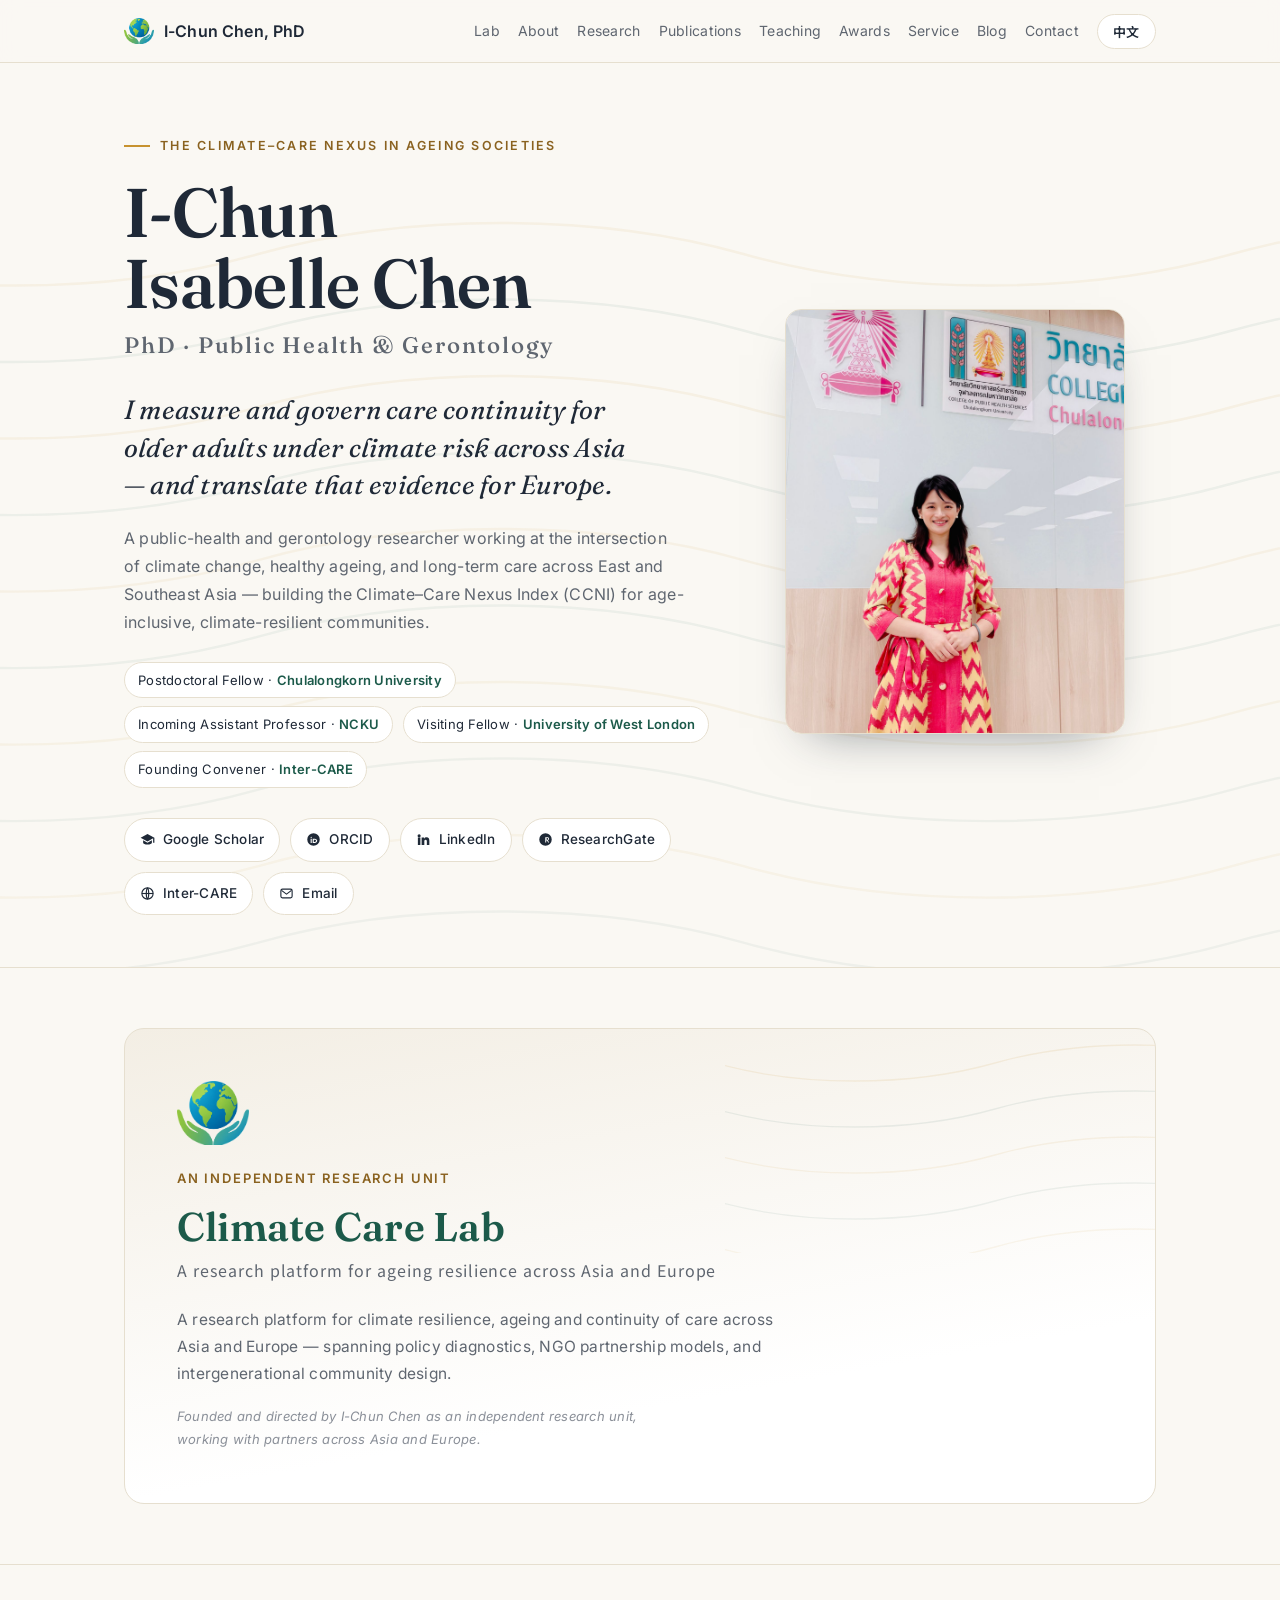
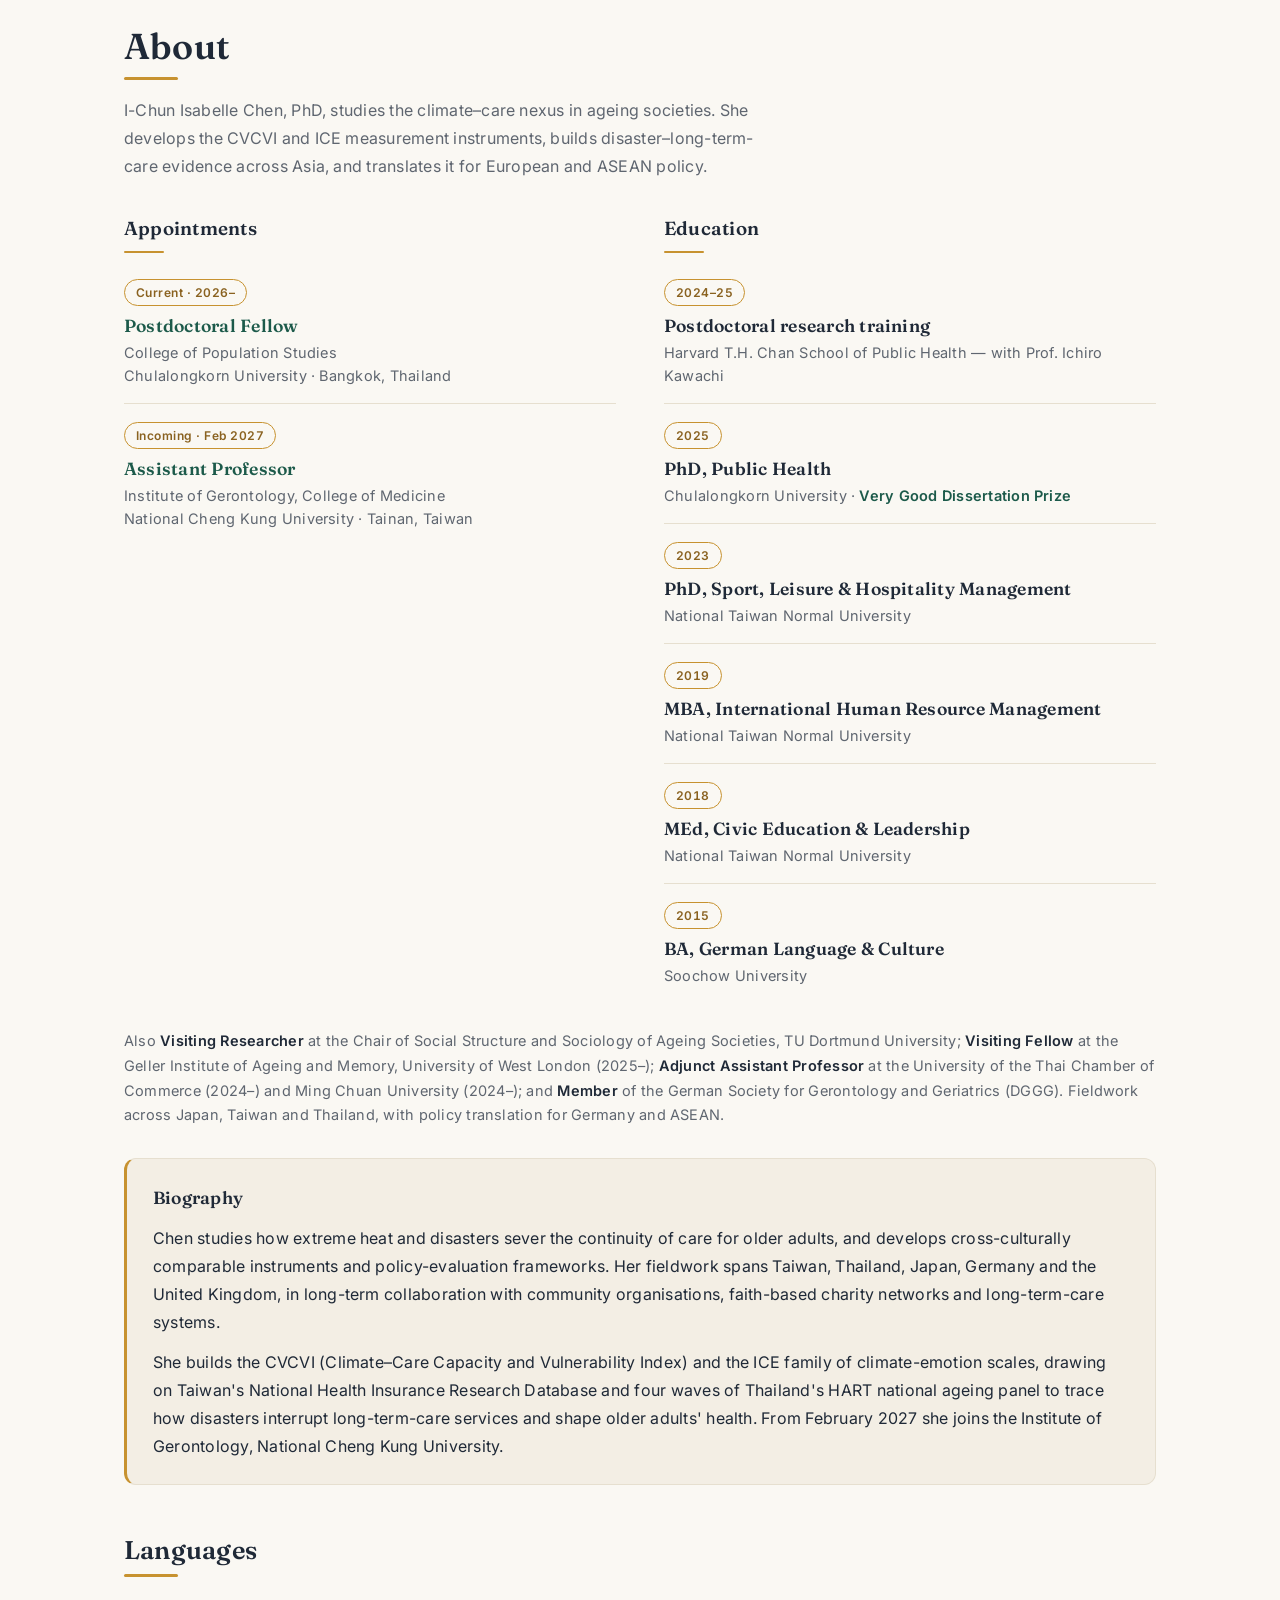
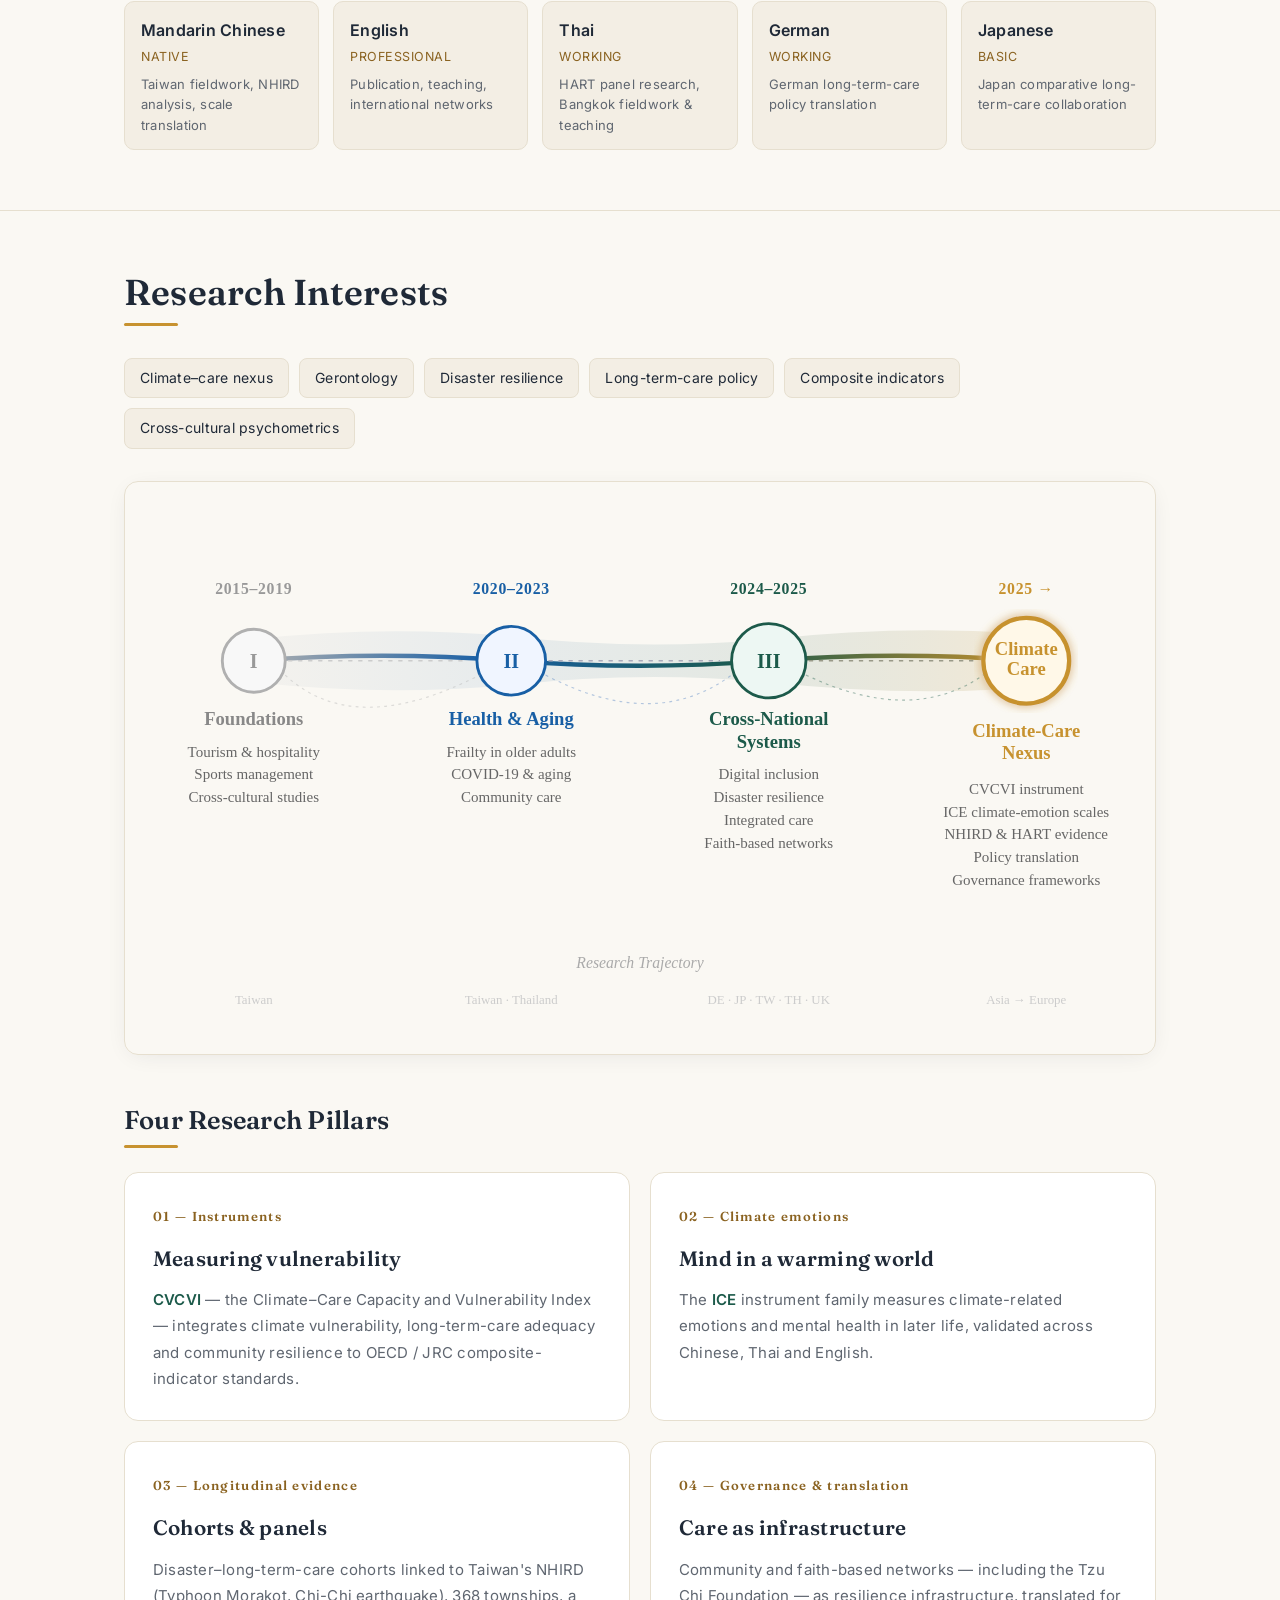
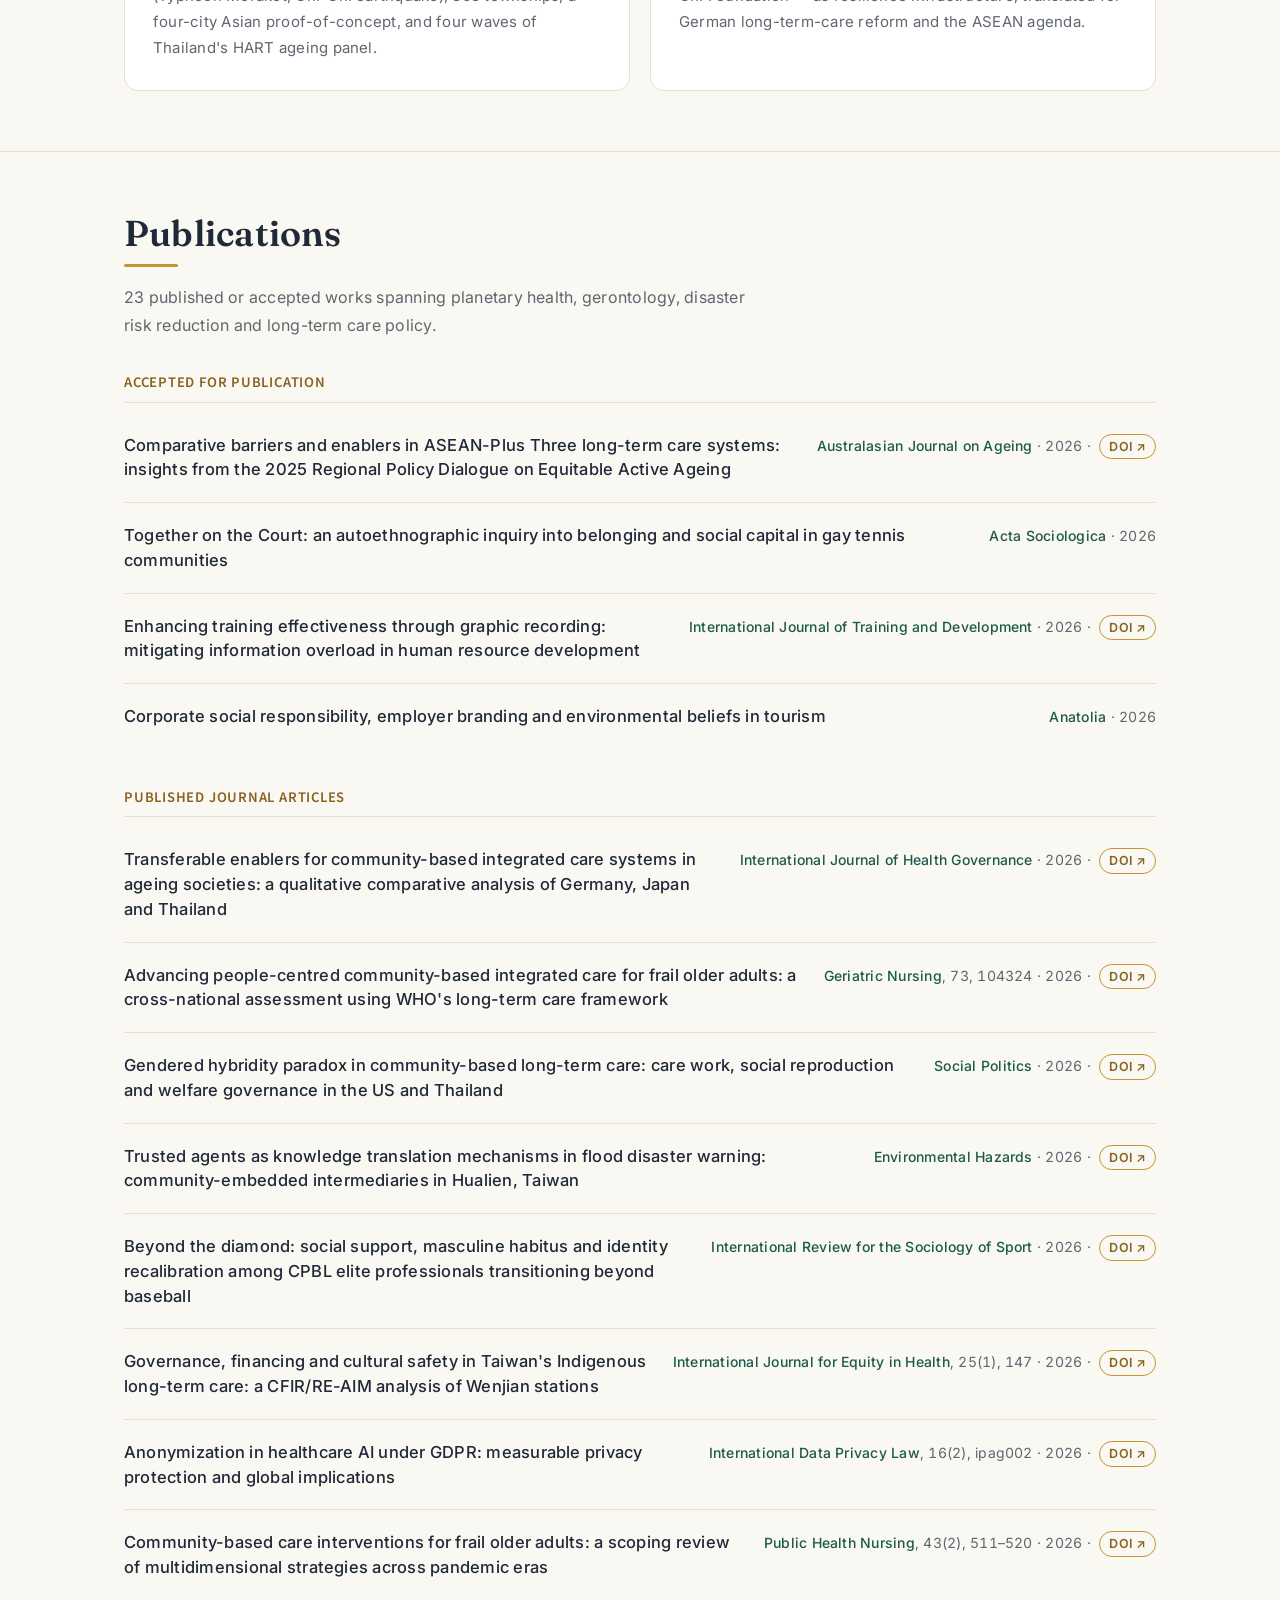
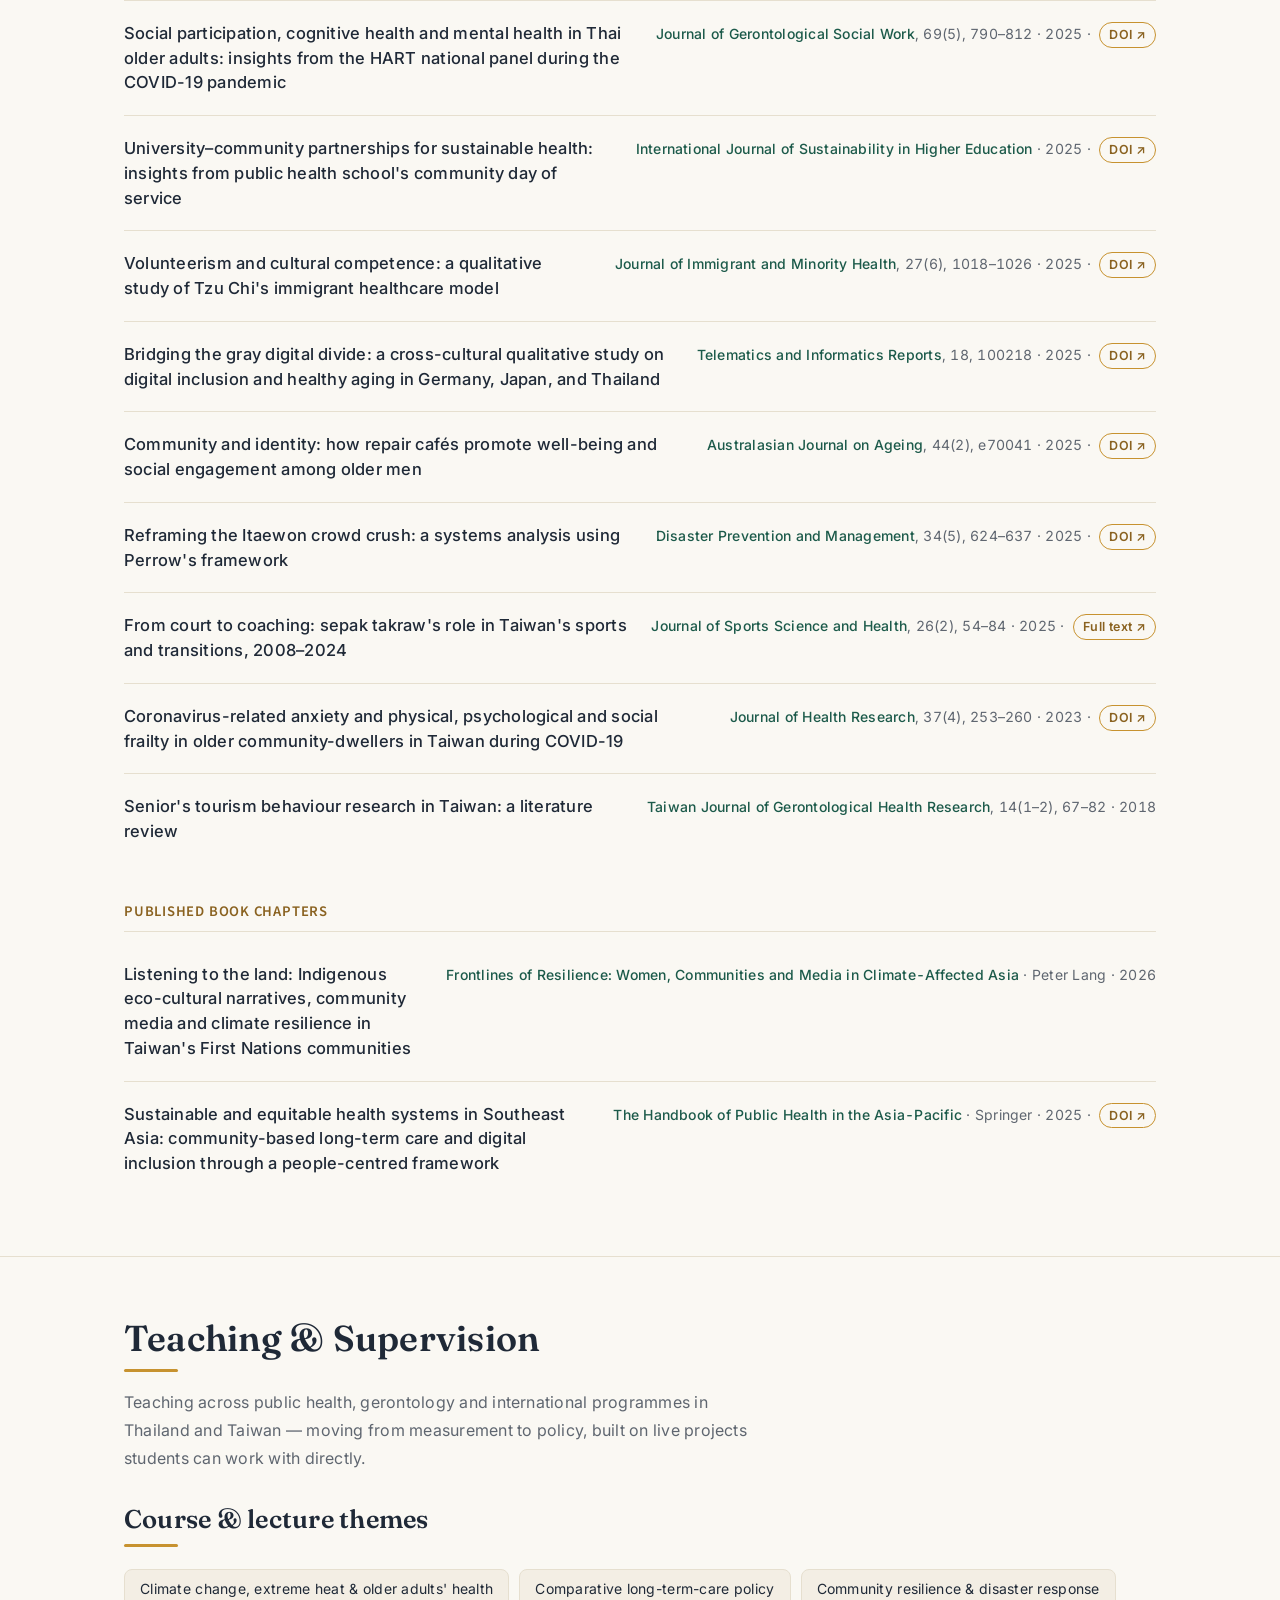
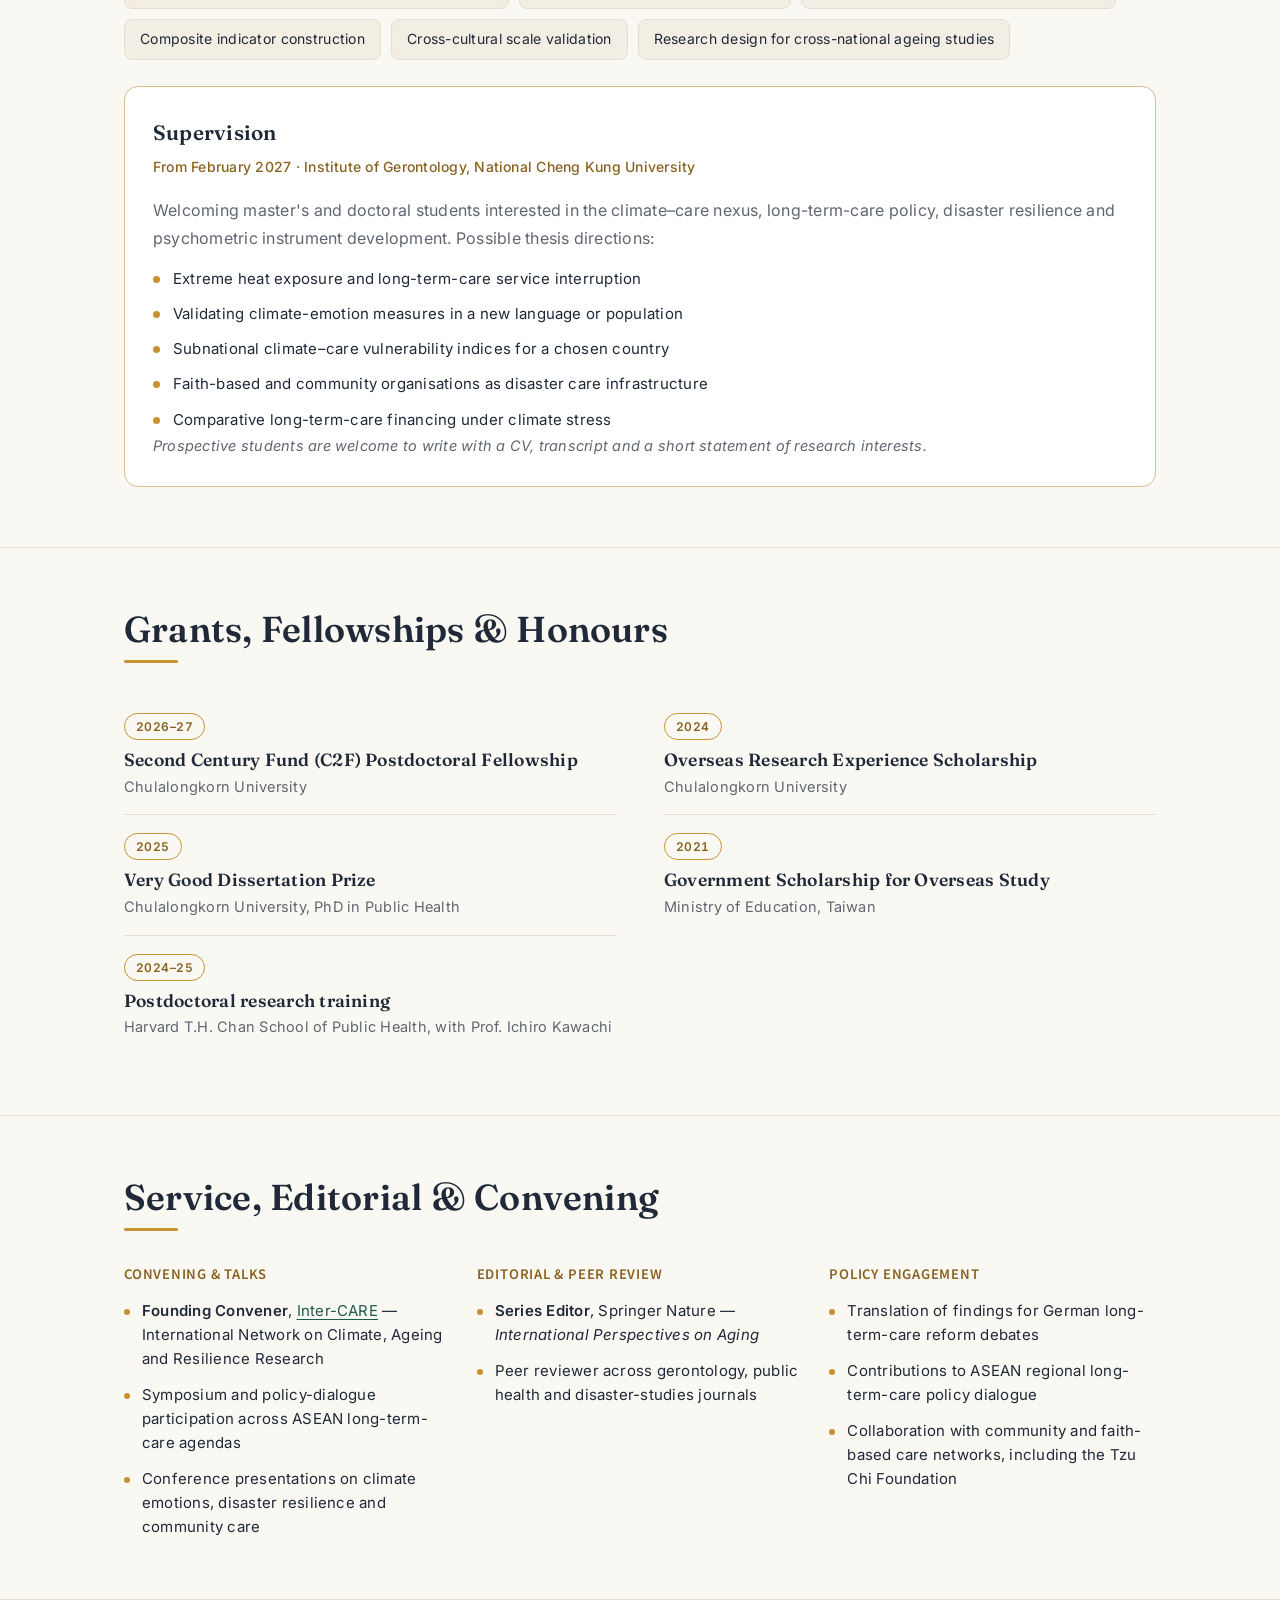
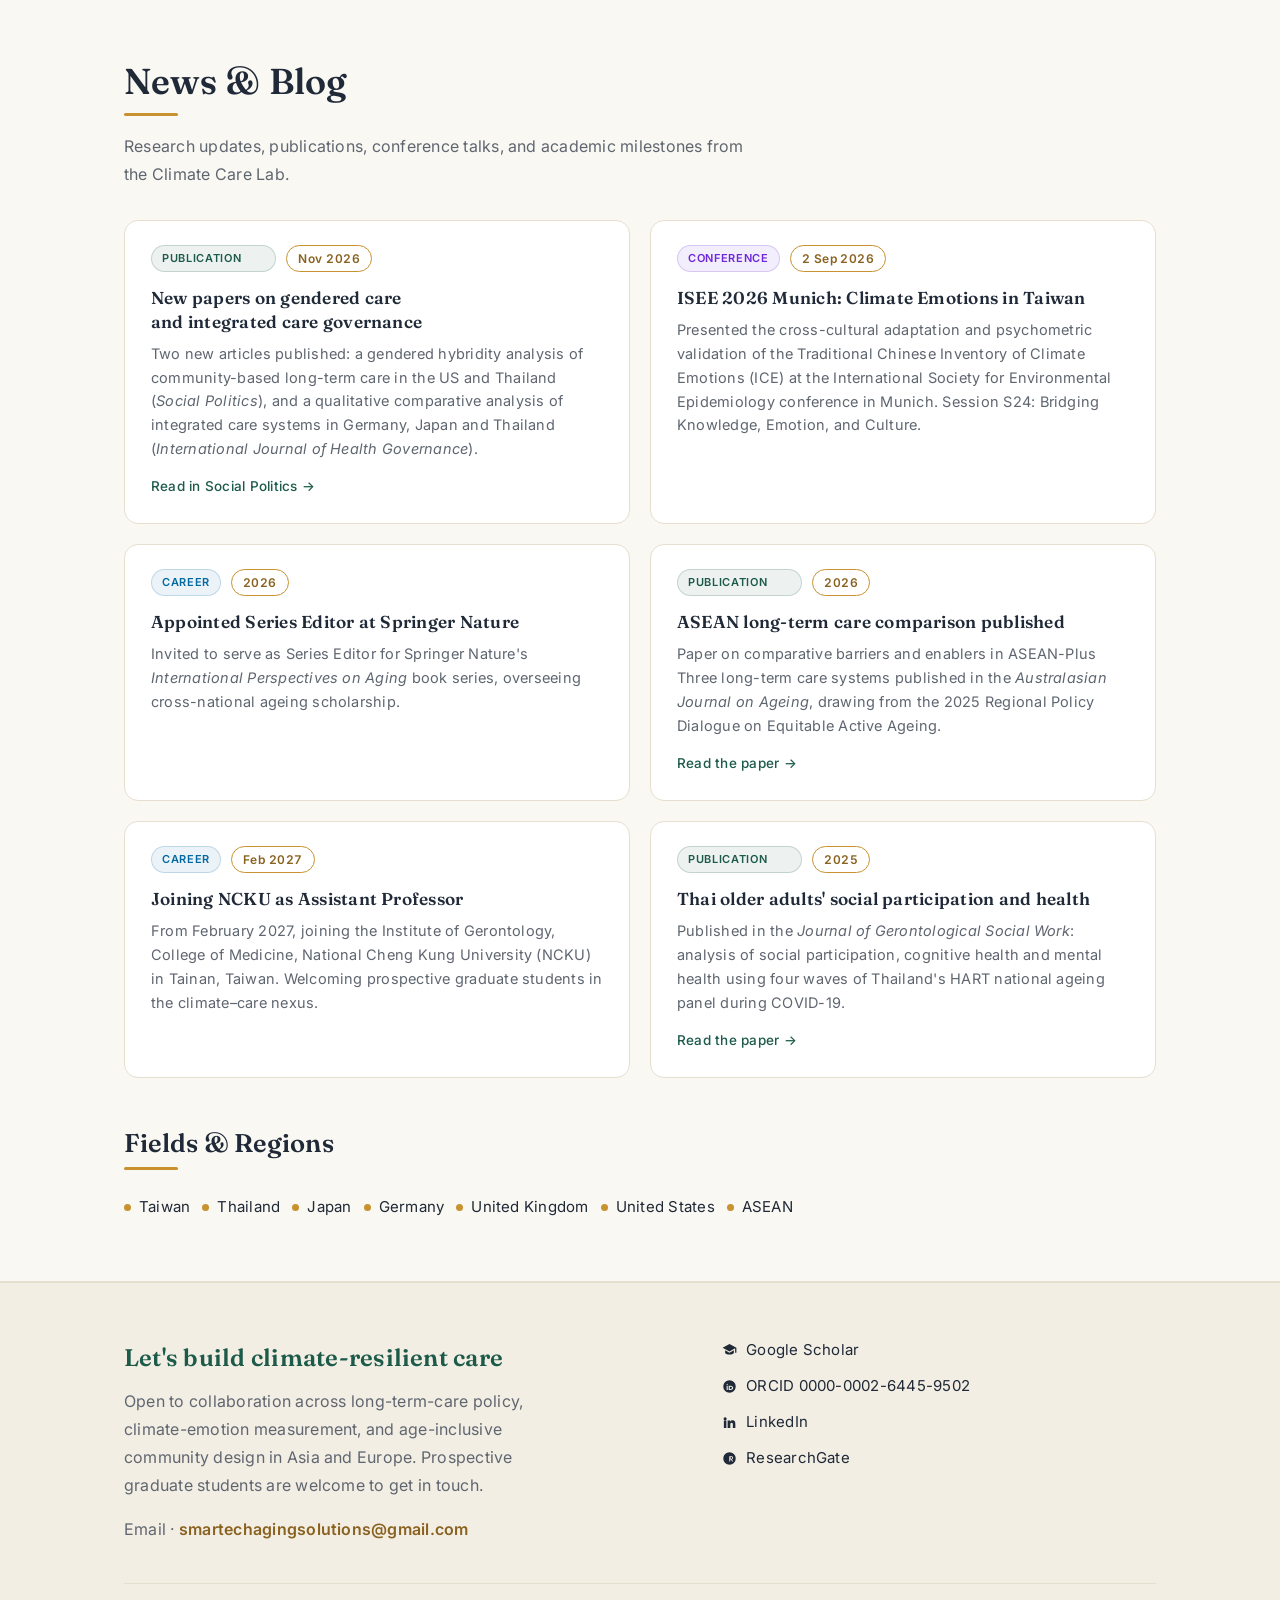
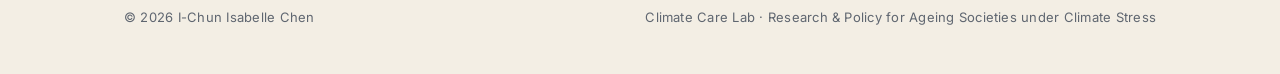
==== index.html @ 4962dd64 "Add DOI links, research trajectory diagram, update tagline - Add DOI links to 9 publications (Enviro" ====
<!doctype html>
<html lang="en" data-lang="en">
<head>
<meta charset="utf-8">
<meta name="viewport" content="width=device-width, initial-scale=1, viewport-fit=cover">
<title>I-Chun Chen, PhD — Climate–Care Nexus | Gerontology & Long-Term Care Policy</title>
<meta name="description" content="I-Chun Chen (陳怡君), PhD — researcher on the climate–care nexus in ageing societies. Measuring climate vulnerability in long-term care across Asia and Europe. Founding Convener, Inter-CARE. Director, Climate Care Lab.">
<meta name="keywords" content="I-Chun Chen, 陳怡君, climate change ageing, long-term care policy, gerontology, climate resilience, older adults, disaster care, CCNI, CVCVI, ICE, climate emotions, Chulalongkorn University, NCKU, Inter-CARE, Climate Care Lab, 氣候變遷 高齡, 長期照護政策, 老年學, 氣候韌性, 氣候照護實驗室">
<link rel="canonical" href="https://ichunchen.org/">
<meta property="og:type" content="profile">
<meta property="og:title" content="I-Chun Chen, PhD — Climate–Care Nexus in Ageing Societies">
<meta property="og:description" content="Researcher measuring care continuity for older adults under climate risk across Asia. Founding Convener of Inter-CARE. Director, Climate Care Lab.">
<meta property="og:url" content="https://ichunchen.org/">
<meta property="og:image" content="https://ichunchen.org/portrait.jpg">
<meta property="og:site_name" content="I-Chun Chen, PhD">
<meta property="og:locale" content="en_US">
<meta property="og:locale:alternate" content="zh_TW">
<meta name="twitter:card" content="summary_large_image">
<meta name="twitter:title" content="I-Chun Chen, PhD — Climate–Care Nexus in Ageing Societies">
<meta name="twitter:description" content="Researcher on climate-resilient, age-inclusive care across Asia and Europe. Director, Climate Care Lab.">
<meta name="twitter:image" content="https://ichunchen.org/portrait.jpg">
<meta name="author" content="I-Chun Chen">
<link rel="author" href="https://orcid.org/0000-0002-6445-9502">
<meta name="DC.creator" content="I-Chun Chen">
<meta name="DC.creator" content="陳怡君">
<meta name="DC.subject" content="climate change; ageing; long-term care policy; gerontology; disaster resilience; climate emotions">
<meta name="DC.type" content="Text">
<meta name="DC.format" content="text/html">
<meta name="DC.language" content="en">
<meta name="DC.language" content="zh-Hant">
<meta name="DC.identifier" content="https://ichunchen.org/">
<meta name="citation_author" content="Chen, I-Chun">
<meta name="citation_author_institution" content="Chulalongkorn University">
<meta name="citation_author_orcid" content="0000-0002-6445-9502">
<meta name="robots" content="index, follow">
<link rel="icon" type="image/svg+xml" href="favicon.svg">
<link rel="icon" type="image/png" sizes="32x32" href="favicon-32.png">
<link rel="apple-touch-icon" sizes="180x180" href="apple-touch-icon.png">
<link rel="alternate" hreflang="en" href="https://ichunchen.org/">
<link rel="alternate" hreflang="zh-Hant" href="https://ichunchen.org/">
<link rel="alternate" hreflang="x-default" href="https://ichunchen.org/">
<script type="application/ld+json">
{"@context":"https://schema.org","@graph":[
  {
    "@type": "Person",
    "@id": "https://ichunchen.org/#person",
    "name": "I-Chun Chen",
    "alternateName": "陳怡君",
    "givenName": "I-Chun",
    "familyName": "Chen",
    "honorificSuffix": "PhD",
    "jobTitle": ["Postdoctoral Fellow", "Incoming Assistant Professor"],
    "affiliation": [
      {"@type": "Organization", "name": "Chulalongkorn University", "url": "https://www.chula.ac.th"},
      {"@type": "Organization", "name": "National Cheng Kung University"},
      {"@type": "Organization", "name": "Climate Care Lab"},
      {"@type": "Organization", "name": "Inter-CARE", "url": "https://sites.google.com/view/inter-care--network/home"}
    ],
    "url": "https://ichunchen.org",
    "image": "https://ichunchen.org/portrait.jpg",
    "sameAs": [
      "https://scholar.google.com.tw/citations?user=fRHrg7IAAAAJ",
      "https://orcid.org/0000-0002-6445-9502",
      "https://www.linkedin.com/in/drichunchen/",
      "https://www.researchgate.net/profile/I-Chun-Chen-8"
    ],
    "knowsAbout": ["climate change and ageing", "long-term care policy", "gerontology", "disaster resilience", "composite indicators", "climate emotions"],
    "alumniOf": [
      {"@type": "CollegeOrUniversity", "name": "Chulalongkorn University"},
      {"@type": "CollegeOrUniversity", "name": "Harvard T.H. Chan School of Public Health"},
      {"@type": "CollegeOrUniversity", "name": "National Taiwan Normal University"}
    ]
  },
  {
    "@type": "ProfilePage",
    "mainEntity": {"@id": "https://ichunchen.org/#person"},
    "name": "I-Chun Chen, PhD — Academic Profile",
    "url": "https://ichunchen.org/",
    "inLanguage": ["en", "zh-Hant"]
  },
  {"@type":"ScholarlyArticle","name":"Comparative barriers and enablers in ASEAN-Plus Three long-term care systems: insights from the 2025 Regional Policy Dialogue on Equitable Active Ageing","author":{"@id":"https://ichunchen.org/#person"},"isPartOf":{"@type":"Periodical","name":"Australasian Journal on Ageing"},"datePublished":"2026","sameAs":"https://doi.org/10.1111/ajag.70237"},
  {"@type":"ScholarlyArticle","name":"Enhancing training effectiveness through graphic recording: mitigating information overload in human resource development","author":{"@id":"https://ichunchen.org/#person"},"isPartOf":{"@type":"Periodical","name":"International Journal of Training and Development"},"datePublished":"2026","sameAs":"https://doi.org/10.1111/ijtd.70045"},
  {"@type":"ScholarlyArticle","name":"Transferable enablers for community-based integrated care systems in ageing societies: a qualitative comparative analysis of Germany, Japan and Thailand","author":{"@id":"https://ichunchen.org/#person"},"isPartOf":{"@type":"Periodical","name":"International Journal of Health Governance"},"datePublished":"2026","sameAs":"https://doi.org/10.1108/IJHG-11-2025-0198"},
  {"@type":"ScholarlyArticle","name":"Advancing people-centred community-based integrated care for frail older adults: a cross-national assessment using WHO's long-term care framework","author":{"@id":"https://ichunchen.org/#person"},"isPartOf":{"@type":"Periodical","name":"Geriatric Nursing"},"datePublished":"2026","pagination":"104324","volumeNumber":"73","sameAs":"https://doi.org/10.1016/j.gerinurse.2026.104324"},
  {"@type":"ScholarlyArticle","name":"Gendered hybridity paradox in community-based long-term care: care work, social reproduction and welfare governance in the US and Thailand","author":{"@id":"https://ichunchen.org/#person"},"isPartOf":{"@type":"Periodical","name":"Social Politics"},"datePublished":"2026","sameAs":"https://doi.org/10.1093/sp/jxag052"},
  {"@type":"ScholarlyArticle","name":"Beyond the diamond: social support, masculine habitus and identity recalibration among CPBL elite professionals transitioning beyond baseball","author":{"@id":"https://ichunchen.org/#person"},"isPartOf":{"@type":"Periodical","name":"International Review for the Sociology of Sport"},"datePublished":"2026","sameAs":"https://doi.org/10.1177/10126902261433250"},
  {"@type":"ScholarlyArticle","name":"Governance, financing and cultural safety in Taiwan's Indigenous long-term care: a CFIR/RE-AIM analysis of Wenjian stations","author":{"@id":"https://ichunchen.org/#person"},"isPartOf":{"@type":"Periodical","name":"International Journal for Equity in Health"},"datePublished":"2026","pagination":"147","volumeNumber":"25","issueNumber":"1","sameAs":"https://doi.org/10.1186/s12939-026-02861-8"},
  {"@type":"ScholarlyArticle","name":"Social participation, cognitive health and mental health in Thai older adults: insights from the HART national panel during the COVID-19 pandemic","author":{"@id":"https://ichunchen.org/#person"},"isPartOf":{"@type":"Periodical","name":"Journal of Gerontological Social Work"},"datePublished":"2025","pagination":"790-812","volumeNumber":"69","issueNumber":"5","sameAs":"https://doi.org/10.1080/01634372.2025.2545475"},
  {"@type":"ScholarlyArticle","name":"Volunteerism and cultural competence: a qualitative study of Tzu Chi's immigrant healthcare model","author":{"@id":"https://ichunchen.org/#person"},"isPartOf":{"@type":"Periodical","name":"Journal of Immigrant and Minority Health"},"datePublished":"2025","pagination":"1018-1026","volumeNumber":"27","issueNumber":"6","sameAs":"https://doi.org/10.1007/s10903-025-01741-7"},
  {"@type":"ScholarlyArticle","name":"Community and identity: how repair cafés promote well-being and social engagement among older men","author":{"@id":"https://ichunchen.org/#person"},"isPartOf":{"@type":"Periodical","name":"Australasian Journal on Ageing"},"datePublished":"2025","pagination":"e70041","volumeNumber":"44","issueNumber":"2","sameAs":"https://doi.org/10.1111/ajag.70041"}
]}
</script>
<link rel="preconnect" href="https://fonts.googleapis.com">
<link rel="preconnect" href="https://fonts.gstatic.com" crossorigin>
<link rel="stylesheet" href="https://fonts.googleapis.com/css2?family=Fraunces:ital,opsz,wght@0,9..144,400;0,9..144,500;0,9..144,600;1,9..144,500&family=Inter:wght@400;500;600;700&family=Noto+Sans+TC:wght@400;500;700&family=Noto+Serif+TC:wght@500;600;700&display=swap">
<link rel="stylesheet" href="styles.css?v=20261126">
</head>
<body>

<header class="bar">
  <div class="wrap">
    <div class="brand"><img class="monogram" src="lab-logo.png" alt="Climate Care Lab" width="30" height="30"><span data-i18n="brand">I-Chun Chen, PhD</span></div>
    <div class="bar-right">
      <nav class="links">
        <a href="#lab" data-i18n="nav.lab">Lab</a>
        <a href="#about" data-i18n="nav.about">About</a>
        <a href="#research" data-i18n="nav.research">Research</a>
        <a href="#publications" data-i18n="nav.publications">Publications</a>
        <a href="#teaching" data-i18n="nav.teaching">Teaching</a>
        <a href="#awards" data-i18n="nav.awards">Awards</a>
        <a href="#service" data-i18n="nav.service">Service</a>
        <a href="#blog" data-i18n="nav.blog">Blog</a>
        <a href="#contact" data-i18n="nav.contact">Contact</a>
      </nav>
      <button class="lang-btn" id="langToggle" type="button" aria-label="切換為中文">中文</button>
    </div>
  </div>
</header>

<div class="hero">
  <svg class="iso" viewBox="0 0 1440 520" preserveAspectRatio="xMidYMid slice" aria-hidden="true">
    <defs><path id="wave" d="M-60 90 C 25 66, 135 66, 220 90 S 415 114, 500 90 S 695 66, 780 90 S 975 114, 1060 90 S 1255 66, 1340 90 S 1535 114, 1620 90"/></defs>
    <g fill="none" stroke-width="1.4">
      <use href="#wave" stroke="var(--gold)" opacity=".16" transform="translate(0 20)"/>
      <use href="#wave" stroke="var(--pine)" opacity=".13" transform="translate(0 64)"/>
      <use href="#wave" stroke="var(--gold)" opacity=".16" transform="translate(0 108)"/>
      <use href="#wave" stroke="var(--pine)" opacity=".12" transform="translate(0 152)"/>
      <use href="#wave" stroke="var(--gold)" opacity=".15" transform="translate(0 196)"/>
      <use href="#wave" stroke="var(--pine)" opacity=".12" transform="translate(0 240)"/>
      <use href="#wave" stroke="var(--gold)" opacity=".14" transform="translate(0 284)"/>
      <use href="#wave" stroke="var(--pine)" opacity=".11" transform="translate(0 328)"/>
      <use href="#wave" stroke="var(--gold)" opacity=".13" transform="translate(0 372)"/>
      <use href="#wave" stroke="var(--pine)" opacity=".10" transform="translate(0 416)"/>
    </g>
  </svg>
  <div class="wrap reveal">
   <div class="hero-grid">
    <div class="hero-text">
    <p class="eyebrow" data-i18n="hero.eyebrow">The Climate–Care Nexus in Ageing Societies</p>
    <h1 class="name" data-i18n="hero.name">I-Chun Isabelle Chen</h1>
    <div class="zh-name" data-i18n="hero.subname">陳怡君　博士 · PhD</div>
    <p class="lede" data-i18n="hero.lede">I measure and govern care continuity for older adults under climate risk across Asia — and translate that evidence for Europe.</p>
    <p class="hero-sub" data-i18n="hero.sub"></p>
    <div class="roles">
      <span class="role-chip" data-i18n="hero.role1"></span>
      <span class="role-chip" data-i18n="hero.role2"></span>
      <span class="role-chip" data-i18n="hero.role3"></span>
      <span class="role-chip" data-i18n="hero.role4"></span>
    </div>
    <div class="links-row">
      <a class="link" href="https://scholar.google.com.tw/citations?user=fRHrg7IAAAAJ&hl=en" target="_blank" rel="noopener"><svg viewBox="0 0 24 24" fill="currentColor"><path d="M12 3L1 9l11 6 9-4.9V17h2V9L12 3zM5 13.2V17c0 1.7 3.1 3 7 3s7-1.3 7-3v-3.8l-7 3.8-7-3.8z"/></svg>Google Scholar</a>
      <a class="link" href="https://orcid.org/0000-0002-6445-9502" target="_blank" rel="noopener"><svg viewBox="0 0 24 24" fill="currentColor"><path d="M12 2a10 10 0 100 20 10 10 0 000-20zM8.3 7.4a1 1 0 110 2 1 1 0 010-2zm-.9 3.2h1.8v7H7.4v-7zm3.3 0h3.3c2.4 0 3.9 1.6 3.9 3.5s-1.5 3.5-3.9 3.5h-3.3v-7zm1.8 1.6v3.8h1.4c1.3 0 2.2-.8 2.2-1.9s-.9-1.9-2.2-1.9h-1.4z"/></svg>ORCID</a>
      <a class="link" href="https://www.linkedin.com/in/drichunchen/" target="_blank" rel="noopener"><svg viewBox="0 0 24 24" fill="currentColor"><path d="M4.98 3.5A2.5 2.5 0 112.5 6 2.5 2.5 0 014.98 3.5zM3 8.98h4v12H3zM9 8.98h3.8v1.64h.05a4.16 4.16 0 013.75-2.06c4 0 4.75 2.64 4.75 6.07v6.35h-4v-5.63c0-1.34 0-3.07-1.87-3.07s-2.16 1.46-2.16 2.97v5.73H9z"/></svg>LinkedIn</a>
      <a class="link" href="https://www.researchgate.net/profile/I-Chun-Chen-8" target="_blank" rel="noopener"><svg viewBox="0 0 24 24" fill="currentColor"><path d="M12 2a10 10 0 100 20 10 10 0 000-20zm3.2 6.3c1.5 0 2.5 1 2.5 2.6 0 1.3-.7 2.2-1.8 2.5l2 3.3h-1.7l-1.8-3.1h-1.3v3.1h-1.5V8.3zm-1.4 1.3v2.8h1.2c.8 0 1.3-.5 1.3-1.4s-.5-1.4-1.3-1.4zM8.2 9.1c-1.4 0-2.3 1-2.3 2.6v3.6h1.5v-3.5c0-.7.3-1.1.9-1.1s.9.4.9 1.1v.3h1.5v-.4c0-1.6-.9-2.6-2.4-2.6z"/></svg>ResearchGate</a>
      <a class="link" href="https://sites.google.com/view/inter-care--network/home" target="_blank" rel="noopener"><svg viewBox="0 0 24 24" fill="none" stroke="currentColor" stroke-width="1.8"><circle cx="12" cy="12" r="9"/><path d="M3 12h18"/><path d="M12 3c2.6 2.7 2.6 15.3 0 18M12 3c-2.6 2.7-2.6 15.3 0 18"/></svg>Inter-CARE</a>
      <a class="link" href="mailto:smartechagingsolutions@gmail.com"><svg viewBox="0 0 24 24" fill="none" stroke="currentColor" stroke-width="1.8"><rect x="3" y="5" width="18" height="14" rx="2.5"/><path d="M4 7l8 6 8-6"/></svg><span data-i18n="link.email">Email</span></a>
    </div>
    </div>
    <figure class="hero-photo">
      <img src="portrait.jpg" alt="I-Chun Isabelle Chen at the College of Public Health Sciences, Chulalongkorn University" width="1500" height="2000" loading="eager">
    </figure>
   </div>
  </div>
</div>

<main>
  <!-- LAB (moved to top) -->
  <section id="lab">
    <div class="wrap">
      <div class="lab">
        <svg class="iso2" viewBox="0 0 460 250" preserveAspectRatio="xMidYMid slice" aria-hidden="true"><g fill="none" stroke-width="1.3">
          <use href="#wave" stroke="var(--gold)" opacity=".20" transform="translate(-230 -30)"/>
          <use href="#wave" stroke="var(--pine)" opacity=".15" transform="translate(-230 16)"/>
          <use href="#wave" stroke="var(--gold)" opacity=".17" transform="translate(-230 62)"/>
          <use href="#wave" stroke="var(--pine)" opacity=".13" transform="translate(-230 108)"/>
          <use href="#wave" stroke="var(--gold)" opacity=".14" transform="translate(-230 154)"/>
        </g></svg>
        <img class="lab-logo" src="lab-logo.png" alt="Climate Care Lab logo — a globe cradled in two hands" width="742" height="658">
        <span class="kick" data-i18n="lab.kick">An independent research unit</span>
        <h3>Climate Care Lab</h3>
        <div class="zh" data-i18n="lab.zh"></div>
        <p data-i18n="lab.p"></p>
        <p class="note" data-i18n="lab.note"></p>
      </div>
    </div>
  </section>

  <!-- ABOUT -->
  <section id="about">
    <div class="wrap">
      <div class="sec-head">
        <span class="sec-kicker" data-i18n="about.kicker">關於我</span>
        <h2 class="sec-title" data-i18n="about.title">About</h2>
        <p class="sec-intro" data-i18n="about.intro"></p>
      </div>
      <div class="rgrid">
        <div class="rcol">
          <h3 class="rcol-h" data-i18n="about.colAppt">Appointments</h3><div class="rcol-rule"></div>
          <div class="r-list">
            <div class="r-entry hl">
              <span class="datepill" data-i18n="appt.curPill">Current · 2026–</span>
              <h4 data-i18n="appt.curTitle">Postdoctoral Fellow</h4>
              <p data-i18n="appt.curOrg">College of Population Studies</p>
              <p data-i18n="appt.curPlace">Chulalongkorn University · Bangkok, Thailand</p>
            </div>
            <div class="r-entry hl">
              <span class="datepill" data-i18n="appt.incPill">Incoming · Feb 2027</span>
              <h4 data-i18n="appt.incTitle">Assistant Professor</h4>
              <p data-i18n="appt.incOrg">Institute of Gerontology, College of Medicine</p>
              <p data-i18n="appt.incPlace">National Cheng Kung University · Tainan, Taiwan</p>
            </div>
          </div>
        </div>
        <div class="rcol">
          <h3 class="rcol-h" data-i18n="about.colEdu">Education</h3><div class="rcol-rule"></div>
          <div class="r-list">
            <div class="r-entry"><span class="datepill">2024–25</span><h4 data-i18n="edu1.t"></h4><p data-i18n="edu1.s"></p></div>
            <div class="r-entry"><span class="datepill">2025</span><h4 data-i18n="edu2.t"></h4><p data-i18n="edu2.s"></p></div>
            <div class="r-entry"><span class="datepill">2023</span><h4 data-i18n="edu3.t"></h4><p data-i18n="edu3.s"></p></div>
            <div class="r-entry"><span class="datepill">2019</span><h4 data-i18n="edu4.t"></h4><p data-i18n="edu4.s"></p></div>
            <div class="r-entry"><span class="datepill">2018</span><h4 data-i18n="edu5.t"></h4><p data-i18n="edu5.s"></p></div>
            <div class="r-entry"><span class="datepill">2015</span><h4 data-i18n="edu6.t"></h4><p data-i18n="edu6.s"></p></div>
          </div>
        </div>
      </div>
      <p class="also" data-i18n="about.also"></p>

      <div class="bio">
        <h4 data-i18n="bio.title">Biography</h4>
        <p data-i18n="bio.p1"></p>
        <p data-i18n="bio.p2"></p>
      </div>

      <div class="sub-head">
        <span class="sec-kicker" data-i18n="lang.kicker">語言與區域經驗</span>
        <h3 class="sec-title sm" data-i18n="lang.title">Languages</h3>
      </div>
      <div class="langs">
        <div class="lang"><div class="ln" data-i18n="lang1.n"></div><div class="lv" data-i18n="lang1.v"></div><div class="lu" data-i18n="lang1.u"></div></div>
        <div class="lang"><div class="ln" data-i18n="lang2.n"></div><div class="lv" data-i18n="lang2.v"></div><div class="lu" data-i18n="lang2.u"></div></div>
        <div class="lang"><div class="ln" data-i18n="lang3.n"></div><div class="lv" data-i18n="lang3.v"></div><div class="lu" data-i18n="lang3.u"></div></div>
        <div class="lang"><div class="ln" data-i18n="lang4.n"></div><div class="lv" data-i18n="lang4.v"></div><div class="lu" data-i18n="lang4.u"></div></div>
        <div class="lang"><div class="ln" data-i18n="lang5.n"></div><div class="lv" data-i18n="lang5.v"></div><div class="lu" data-i18n="lang5.u"></div></div>
      </div>
    </div>
  </section>

  <!-- RESEARCH -->
  <section id="research">
    <div class="wrap">
      <div class="sec-head">
        <span class="sec-kicker" data-i18n="ri.kicker">研究主題</span>
        <h2 class="sec-title" data-i18n="ri.title">Research Interests</h2>
      </div>
      <div class="tags">
        <span class="tag" data-i18n="ri.t1"></span>
        <span class="tag" data-i18n="ri.t2"></span>
        <span class="tag" data-i18n="ri.t3"></span>
        <span class="tag" data-i18n="ri.t4"></span>
        <span class="tag" data-i18n="ri.t5"></span>
        <span class="tag" data-i18n="ri.t6"></span>
      </div>
      <figure class="framework-fig">
        <img class="framework-img" src="research-trajectory.svg" alt="Research trajectory: from foundations in tourism and sports (2015–2019), through health and aging (2020–2023) and cross-national comparative systems (2024–2025), to the current Climate-Care Nexus focus on measurement, climate emotions, longitudinal evidence and governance" width="720" height="400" loading="lazy">
      </figure>
      <div class="sub-head">
        <span class="sec-kicker" data-i18n="pl.kicker">研究四大主軸</span>
        <h3 class="sec-title sm" data-i18n="pl.title">Four Research Pillars</h3>
      </div>
      <div class="pillars">
        <div class="pillar"><span class="num" data-i18n="pl1.n"></span><h3 data-i18n="pl1.h"></h3><p data-i18n="pl1.p"></p></div>
        <div class="pillar"><span class="num" data-i18n="pl2.n"></span><h3 data-i18n="pl2.h"></h3><p data-i18n="pl2.p"></p></div>
        <div class="pillar"><span class="num" data-i18n="pl3.n"></span><h3 data-i18n="pl3.h"></h3><p data-i18n="pl3.p"></p></div>
        <div class="pillar"><span class="num" data-i18n="pl4.n"></span><h3 data-i18n="pl4.h"></h3><p data-i18n="pl4.p"></p></div>
      </div>
    </div>
  </section>

  <!-- PUBLICATIONS -->
  <section id="publications">
    <div class="wrap">
      <div class="sec-head">
        <span class="sec-kicker" data-i18n="pub.kicker">著作列表</span>
        <h2 class="sec-title" data-i18n="pub.title">Publications</h2>
        <p class="sec-intro" data-i18n="pub.intro"></p>
      </div>
      <h3 class="pub-group-title" data-i18n="pub.accepted">Accepted for Publication</h3>
      <div class="pub-list">
        <div class="pub"><div class="t">Comparative barriers and enablers in ASEAN-Plus Three long-term care systems: insights from the 2025 Regional Policy Dialogue on Equitable Active Ageing</div><div class="meta"><em>Australasian Journal on Ageing</em> · 2026 · <a href="https://doi.org/10.1111/ajag.70237" class="doi" target="_blank" rel="noopener">DOI ↗</a></div></div>
        <div class="pub"><div class="t">Together on the Court: an autoethnographic inquiry into belonging and social capital in gay tennis communities</div><div class="meta"><em>Acta Sociologica</em> · 2026</div></div>
        <div class="pub"><div class="t">Enhancing training effectiveness through graphic recording: mitigating information overload in human resource development</div><div class="meta"><em>International Journal of Training and Development</em> · 2026 · <a href="https://doi.org/10.1111/ijtd.70045" class="doi" target="_blank" rel="noopener">DOI ↗</a></div></div>
        <div class="pub"><div class="t">Corporate social responsibility, employer branding and environmental beliefs in tourism</div><div class="meta"><em>Anatolia</em> · 2026</div></div>
      </div>
      <h3 class="pub-group-title" data-i18n="pub.articles">Published Journal Articles</h3>
      <div class="pub-list">
        <div class="pub"><div class="t">Transferable enablers for community-based integrated care systems in ageing societies: a qualitative comparative analysis of Germany, Japan and Thailand</div><div class="meta"><em>International Journal of Health Governance</em> · 2026 · <a href="https://doi.org/10.1108/IJHG-11-2025-0198" class="doi" target="_blank" rel="noopener">DOI ↗</a></div></div>
        <div class="pub"><div class="t">Advancing people-centred community-based integrated care for frail older adults: a cross-national assessment using WHO's long-term care framework</div><div class="meta"><em>Geriatric Nursing</em>, 73, 104324 · 2026 · <a href="https://doi.org/10.1016/j.gerinurse.2026.104324" class="doi" target="_blank" rel="noopener">DOI ↗</a></div></div>
        <div class="pub"><div class="t">Gendered hybridity paradox in community-based long-term care: care work, social reproduction and welfare governance in the US and Thailand</div><div class="meta"><em>Social Politics</em> · 2026 · <a href="https://doi.org/10.1093/sp/jxag052" class="doi" target="_blank" rel="noopener">DOI ↗</a></div></div>
        <div class="pub"><div class="t">Trusted agents as knowledge translation mechanisms in flood disaster warning: community-embedded intermediaries in Hualien, Taiwan</div><div class="meta"><em>Environmental Hazards</em> · 2026 · <a href="https://doi.org/10.1080/17477891.2026.2694459" class="doi" target="_blank" rel="noopener">DOI ↗</a></div></div>
        <div class="pub"><div class="t">Beyond the diamond: social support, masculine habitus and identity recalibration among CPBL elite professionals transitioning beyond baseball</div><div class="meta"><em>International Review for the Sociology of Sport</em> · 2026 · <a href="https://doi.org/10.1177/10126902261433250" class="doi" target="_blank" rel="noopener">DOI ↗</a></div></div>
        <div class="pub"><div class="t">Governance, financing and cultural safety in Taiwan's Indigenous long-term care: a CFIR/RE-AIM analysis of Wenjian stations</div><div class="meta"><em>International Journal for Equity in Health</em>, 25(1), 147 · 2026 · <a href="https://doi.org/10.1186/s12939-026-02861-8" class="doi" target="_blank" rel="noopener">DOI ↗</a></div></div>
        <div class="pub"><div class="t">Anonymization in healthcare AI under GDPR: measurable privacy protection and global implications</div><div class="meta"><em>International Data Privacy Law</em>, 16(2), ipag002 · 2026 · <a href="https://doi.org/10.1093/idpl/ipag002" class="doi" target="_blank" rel="noopener">DOI ↗</a></div></div>
        <div class="pub"><div class="t">Community-based care interventions for frail older adults: a scoping review of multidimensional strategies across pandemic eras</div><div class="meta"><em>Public Health Nursing</em>, 43(2), 511–520 · 2026 · <a href="https://doi.org/10.1111/phn.70071" class="doi" target="_blank" rel="noopener">DOI ↗</a></div></div>
        <div class="pub"><div class="t">Social participation, cognitive health and mental health in Thai older adults: insights from the HART national panel during the COVID-19 pandemic</div><div class="meta"><em>Journal of Gerontological Social Work</em>, 69(5), 790–812 · 2025 · <a href="https://doi.org/10.1080/01634372.2025.2545475" class="doi" target="_blank" rel="noopener">DOI ↗</a></div></div>
        <div class="pub"><div class="t">University–community partnerships for sustainable health: insights from public health school's community day of service</div><div class="meta"><em>International Journal of Sustainability in Higher Education</em> · 2025 · <a href="https://doi.org/10.1108/IJSHE-04-2025-0283" class="doi" target="_blank" rel="noopener">DOI ↗</a></div></div>
        <div class="pub"><div class="t">Volunteerism and cultural competence: a qualitative study of Tzu Chi's immigrant healthcare model</div><div class="meta"><em>Journal of Immigrant and Minority Health</em>, 27(6), 1018–1026 · 2025 · <a href="https://doi.org/10.1007/s10903-025-01741-7" class="doi" target="_blank" rel="noopener">DOI ↗</a></div></div>
        <div class="pub"><div class="t">Bridging the gray digital divide: a cross-cultural qualitative study on digital inclusion and healthy aging in Germany, Japan, and Thailand</div><div class="meta"><em>Telematics and Informatics Reports</em>, 18, 100218 · 2025 · <a href="https://doi.org/10.1016/j.teler.2025.100218" class="doi" target="_blank" rel="noopener">DOI ↗</a></div></div>
        <div class="pub"><div class="t">Community and identity: how repair cafés promote well-being and social engagement among older men</div><div class="meta"><em>Australasian Journal on Ageing</em>, 44(2), e70041 · 2025 · <a href="https://doi.org/10.1111/ajag.70041" class="doi" target="_blank" rel="noopener">DOI ↗</a></div></div>
        <div class="pub"><div class="t">Reframing the Itaewon crowd crush: a systems analysis using Perrow's framework</div><div class="meta"><em>Disaster Prevention and Management</em>, 34(5), 624–637 · 2025 · <a href="https://doi.org/10.1108/DPM-01-2025-0030" class="doi" target="_blank" rel="noopener">DOI ↗</a></div></div>
        <div class="pub"><div class="t">From court to coaching: sepak takraw's role in Taiwan's sports and transitions, 2008–2024</div><div class="meta"><em>Journal of Sports Science and Health</em>, 26(2), 54–84 · 2025 · <a href="https://he02.tci-thaijo.org/index.php/spsc_journal/article/view/274645" class="doi" target="_blank" rel="noopener">Full text ↗</a></div></div>
        <div class="pub"><div class="t">Coronavirus-related anxiety and physical, psychological and social frailty in older community-dwellers in Taiwan during COVID-19</div><div class="meta"><em>Journal of Health Research</em>, 37(4), 253–260 · 2023 · <a href="https://doi.org/10.56808/2586-940X.1041" class="doi" target="_blank" rel="noopener">DOI ↗</a></div></div>
        <div class="pub"><div class="t">Senior's tourism behaviour research in Taiwan: a literature review</div><div class="meta"><em>Taiwan Journal of Gerontological Health Research</em>, 14(1–2), 67–82 · 2018</div></div>
      </div>
      <h3 class="pub-group-title" data-i18n="pub.chapters">Published Book Chapters</h3>
      <div class="pub-list">
        <div class="pub"><div class="t">Listening to the land: Indigenous eco-cultural narratives, community media and climate resilience in Taiwan's First Nations communities</div><div class="meta"><em>Frontlines of Resilience: Women, Communities and Media in Climate-Affected Asia</em> · Peter Lang · 2026</div></div>
        <div class="pub"><div class="t">Sustainable and equitable health systems in Southeast Asia: community-based long-term care and digital inclusion through a people-centred framework</div><div class="meta"><em>The Handbook of Public Health in the Asia-Pacific</em> · Springer · 2025 · <a href="https://doi.org/10.1007/978-981-97-1788-0_51-1" class="doi" target="_blank" rel="noopener">DOI ↗</a></div></div>
      </div>
    </div>
  </section>

  <!-- TEACHING -->
  <section id="teaching">
    <div class="wrap">
      <div class="sec-head">
        <span class="sec-kicker" data-i18n="te.kicker">教學與指導</span>
        <h2 class="sec-title" data-i18n="te.title">Teaching &amp; Supervision</h2>
        <p class="sec-intro" data-i18n="te.intro"></p>
      </div>
      <h3 class="sec-title sm" data-i18n="te.themesH">Course &amp; lecture themes</h3>
      <div class="tags" style="margin-top:22px;">
        <span class="tag" data-i18n="te.th1"></span>
        <span class="tag" data-i18n="te.th2"></span>
        <span class="tag" data-i18n="te.th3"></span>
        <span class="tag" data-i18n="te.th4"></span>
        <span class="tag" data-i18n="te.th5"></span>
        <span class="tag" data-i18n="te.th6"></span>
      </div>
      <div class="sup">
        <h3 data-i18n="te.supH">Supervision</h3>
        <p class="where" data-i18n="te.supWhere"></p>
        <p data-i18n="te.supP"></p>
        <ul class="bullets">
          <li data-i18n="te.b1"></li>
          <li data-i18n="te.b2"></li>
          <li data-i18n="te.b3"></li>
          <li data-i18n="te.b4"></li>
          <li data-i18n="te.b5"></li>
        </ul>
        <p class="teach-note" data-i18n="te.note"></p>
      </div>
    </div>
  </section>

  <!-- AWARDS -->
  <section id="awards">
    <div class="wrap">
      <div class="sec-head">
        <span class="sec-kicker" data-i18n="aw.kicker">獎助與榮譽</span>
        <h2 class="sec-title" data-i18n="aw.title">Grants, Fellowships &amp; Honours</h2>
      </div>
      <div class="rgrid">
        <div class="rcol"><div class="r-list">
          <div class="r-entry"><span class="datepill">2026–27</span><h4 data-i18n="aw1.t"></h4><p data-i18n="aw1.s"></p></div>
          <div class="r-entry"><span class="datepill">2025</span><h4 data-i18n="aw3.t"></h4><p data-i18n="aw3.s"></p></div>
          <div class="r-entry"><span class="datepill">2024–25</span><h4 data-i18n="aw4.t"></h4><p data-i18n="aw4.s"></p></div>
        </div></div>
        <div class="rcol"><div class="r-list">
          <div class="r-entry"><span class="datepill">2024</span><h4 data-i18n="aw5.t"></h4><p data-i18n="aw5.s"></p></div>
          <div class="r-entry"><span class="datepill">2021</span><h4 data-i18n="aw6.t"></h4><p data-i18n="aw6.s"></p></div>
        </div></div>
      </div>
    </div>
  </section>

  <!-- SERVICE -->
  <section id="service">
    <div class="wrap">
      <div class="sec-head">
        <span class="sec-kicker" data-i18n="sv.kicker">學術服務與影響</span>
        <h2 class="sec-title" data-i18n="sv.title">Service, Editorial &amp; Convening</h2>
      </div>
      <div class="svc">
        <div class="svc-col">
          <h4 data-i18n="sv.c1h"></h4>
          <ul><li data-i18n="sv.c1a"></li><li data-i18n="sv.c1b"></li><li data-i18n="sv.c1c"></li></ul>
        </div>
        <div class="svc-col">
          <h4 data-i18n="sv.c2h"></h4>
          <ul><li data-i18n="sv.c2a"></li><li data-i18n="sv.c2b"></li></ul>
        </div>
        <div class="svc-col">
          <h4 data-i18n="sv.c3h"></h4>
          <ul><li data-i18n="sv.c3a"></li><li data-i18n="sv.c3b"></li><li data-i18n="sv.c3c"></li></ul>
        </div>
      </div>
    </div>
  </section>

  <!-- BLOG -->
  <section id="blog">
    <div class="wrap">
      <div class="sec-head">
        <span class="sec-kicker" data-i18n="blog.kicker">News &amp; Blog</span>
        <h2 class="sec-title" data-i18n="blog.title">News &amp; Blog</h2>
        <p class="sec-intro" data-i18n="blog.intro"></p>
      </div>
      <div class="blog-grid">
        <article class="blog-card">
          <div class="blog-head"><span class="blog-cat pub" data-i18n="blog.catPub">Publication</span><span class="datepill" data-i18n="b1.d">Nov 2026</span></div>
          <h3 data-i18n="b1.h"></h3>
          <p data-i18n="b1.p"></p>
          <a class="blog-more" href="https://doi.org/10.1093/sp/jxag052" target="_blank" rel="noopener" data-i18n="b1.link"></a>
        </article>
        <article class="blog-card">
          <div class="blog-head"><span class="blog-cat conf" data-i18n="blog.catConf">Conference</span><span class="datepill" data-i18n="b2.d">Sep 2026</span></div>
          <h3 data-i18n="b2.h"></h3>
          <p data-i18n="b2.p"></p>
        </article>
        <article class="blog-card">
          <div class="blog-head"><span class="blog-cat career" data-i18n="blog.catCareer">Career</span><span class="datepill" data-i18n="b3.d">2026</span></div>
          <h3 data-i18n="b3.h"></h3>
          <p data-i18n="b3.p"></p>
        </article>
        <article class="blog-card">
          <div class="blog-head"><span class="blog-cat pub" data-i18n="blog.catPub">Publication</span><span class="datepill" data-i18n="b5.d">2026</span></div>
          <h3 data-i18n="b5.h"></h3>
          <p data-i18n="b5.p"></p>
          <a class="blog-more" href="https://doi.org/10.1111/ajag.70237" target="_blank" rel="noopener" data-i18n="b5.link"></a>
        </article>
        <article class="blog-card">
          <div class="blog-head"><span class="blog-cat career" data-i18n="blog.catCareer">Career</span><span class="datepill" data-i18n="b6.d">2027</span></div>
          <h3 data-i18n="b6.h"></h3>
          <p data-i18n="b6.p"></p>
        </article>
        <article class="blog-card">
          <div class="blog-head"><span class="blog-cat pub" data-i18n="blog.catPub">Publication</span><span class="datepill" data-i18n="b7.d">2025</span></div>
          <h3 data-i18n="b7.h"></h3>
          <p data-i18n="b7.p"></p>
          <a class="blog-more" href="https://doi.org/10.1080/01634372.2025.2545475" target="_blank" rel="noopener" data-i18n="b7.link"></a>
        </article>
      </div>
      <div class="sub-head">
        <span class="sec-kicker" data-i18n="fd.kicker">研究場域</span>
        <h3 class="sec-title sm" data-i18n="fd.title">Fields &amp; Regions</h3>
      </div>
      <div class="regions">
        <span class="region" data-i18n="fd.r1"></span>
        <span class="region" data-i18n="fd.r2"></span>
        <span class="region" data-i18n="fd.r3"></span>
        <span class="region" data-i18n="fd.r4"></span>
        <span class="region" data-i18n="fd.r5"></span>
        <span class="region" data-i18n="fd.r6"></span>
        <span class="region" data-i18n="fd.r7"></span>
      </div>
    </div>
  </section>
</main>

<footer id="contact">
  <div class="wrap">
    <div class="ft-grid">
      <div>
        <h4 data-i18n="ft.h">Let's build climate-resilient care</h4>
        <p class="ft-lead" data-i18n="ft.lead"></p>
        <p class="ft-lead" style="margin-top:16px;"><span data-i18n="ft.emailLabel">Email · </span><span class="email">smartechagingsolutions@gmail.com</span></p>
      </div>
      <div class="ft-links">
        <a href="https://scholar.google.com.tw/citations?user=fRHrg7IAAAAJ&hl=en" target="_blank" rel="noopener"><svg viewBox="0 0 24 24" fill="currentColor"><path d="M12 3L1 9l11 6 9-4.9V17h2V9L12 3zM5 13.2V17c0 1.7 3.1 3 7 3s7-1.3 7-3v-3.8l-7 3.8-7-3.8z"/></svg>Google Scholar</a>
        <a href="https://orcid.org/0000-0002-6445-9502" target="_blank" rel="noopener"><svg viewBox="0 0 24 24" fill="currentColor"><path d="M12 2a10 10 0 100 20 10 10 0 000-20zM8.3 7.4a1 1 0 110 2 1 1 0 010-2zm-.9 3.2h1.8v7H7.4v-7zm3.3 0h3.3c2.4 0 3.9 1.6 3.9 3.5s-1.5 3.5-3.9 3.5h-3.3v-7zm1.8 1.6v3.8h1.4c1.3 0 2.2-.8 2.2-1.9s-.9-1.9-2.2-1.9h-1.4z"/></svg>ORCID 0000-0002-6445-9502</a>
        <a href="https://www.linkedin.com/in/drichunchen/" target="_blank" rel="noopener"><svg viewBox="0 0 24 24" fill="currentColor"><path d="M4.98 3.5A2.5 2.5 0 112.5 6 2.5 2.5 0 014.98 3.5zM3 8.98h4v12H3zM9 8.98h3.8v1.64h.05a4.16 4.16 0 013.75-2.06c4 0 4.75 2.64 4.75 6.07v6.35h-4v-5.63c0-1.34 0-3.07-1.87-3.07s-2.16 1.46-2.16 2.97v5.73H9z"/></svg>LinkedIn</a>
        <a href="https://www.researchgate.net/profile/I-Chun-Chen-8" target="_blank" rel="noopener"><svg viewBox="0 0 24 24" fill="currentColor"><path d="M12 2a10 10 0 100 20 10 10 0 000-20zm3.2 6.3c1.5 0 2.5 1 2.5 2.6 0 1.3-.7 2.2-1.8 2.5l2 3.3h-1.7l-1.8-3.1h-1.3v3.1h-1.5V8.3zm-1.4 1.3v2.8h1.2c.8 0 1.3-.5 1.3-1.4s-.5-1.4-1.3-1.4zM8.2 9.1c-1.4 0-2.3 1-2.3 2.6v3.6h1.5v-3.5c0-.7.3-1.1.9-1.1s.9.4.9 1.1v.3h1.5v-.4c0-1.6-.9-2.6-2.4-2.6z"/></svg>ResearchGate</a>
      </div>
    </div>
    <div class="colophon">
      <span data-i18n="ft.c1">© 2026 I-Chun Isabelle Chen · 陳怡君</span>
      <span data-i18n="ft.c2">Climate Care Lab</span>
    </div>
  </div>
</footer>

<script src="script.js?v=20261126"></script>
</body>
</html>
---- styles.css ----
/* =============================================================
   I-Chun Chen — academic personal website
   Layout concept: a warm-light CV/resume grid — Dr. Lin's
   gold "date pill" grammar, bilingual underlined section heads,
   dated entries stacked in responsive columns.
   ============================================================= */
:root {
  --paper:   #FAF8F3;
  --surface: #FFFFFF;
  --panel:   #F3EEE4;
  --ink:     #1F2937;
  --muted:   #5F6670;
  --faint:   #8A8F98;
  --line:    #E6DFCF;
  --gold:    #C7922F;
  --gold-ink:#8A6220;
  --pine:    #1C5A4A;

  --display: "Fraunces", "Noto Serif TC", Georgia, "Times New Roman", serif;
  --body: "Inter", "Noto Sans TC", -apple-system, BlinkMacSystemFont, "PingFang TC", sans-serif;
  --han: "Noto Sans TC", "PingFang TC", "Microsoft JhengHei", var(--body);

  --wrap: 1080px;
  --radius: 14px;
  color-scheme: light;            /* committed warm-light design */
}

* { box-sizing: border-box; }
html { scroll-behavior: smooth; }
body {
  margin: 0; background: var(--paper); color: var(--ink);
  font-family: var(--body); font-size: 16px; line-height: 1.75;
  letter-spacing: 0.015em; -webkit-font-smoothing: antialiased; text-rendering: optimizeLegibility;
}
/* Chinese mode: more generous breathing room per CJK typography */
html[data-lang="zh"] body { font-family: var(--han); letter-spacing: 0.03em; line-height: 1.8; }
@media (prefers-reduced-motion: reduce) { html { scroll-behavior: auto; } * { animation: none !important; } }
a { color: var(--pine); text-underline-offset: 3px; text-decoration-thickness: 1px; }
h1, h2, h3, h4 { text-wrap: balance; }

.wrap { width: 100%; max-width: var(--wrap); margin: 0 auto; padding-left: 24px; padding-right: 24px; }

/* ---------- top bar ---------- */
header.bar {
  position: sticky; top: 0; z-index: 50;
  background: color-mix(in srgb, var(--paper) 88%, transparent);
  backdrop-filter: saturate(1.1) blur(10px); border-bottom: 1px solid var(--line);
}
.bar .wrap { display: flex; align-items: center; justify-content: space-between; min-height: 62px; gap: 14px; }
.brand { display: flex; align-items: center; gap: 10px; font-weight: 600; letter-spacing: 0.01em; white-space: nowrap; }
.monogram { width: 30px; height: 30px; border-radius: 8px; flex: none; object-fit: contain; }
.bar-right { display: flex; align-items: center; gap: 18px; }
nav.links { display: flex; gap: 18px; align-items: center; }
nav.links a { color: var(--muted); text-decoration: none; font-size: 14px; letter-spacing: 0.02em; white-space: nowrap; }
nav.links a:hover { color: var(--ink); }
.lang-btn {
  flex: none; cursor: pointer; border: 1px solid var(--line); background: var(--surface); color: var(--ink);
  border-radius: 999px; padding: 7px 15px; font-family: var(--body); font-size: 13px; font-weight: 600; letter-spacing: 0.04em;
}
.lang-btn:hover { border-color: var(--gold); color: var(--gold-ink); }
@media (max-width: 920px){ nav.links { display: none; } }

/* ---------- hero ---------- */
.hero { position: relative; overflow: hidden; border-bottom: 1px solid var(--line); }
.hero .iso { position: absolute; inset: 0; width: 100%; height: 100%; pointer-events: none; opacity: .5; }
.hero .wrap { position: relative; padding-top: 64px; padding-bottom: 52px; }
.hero-grid { display: grid; grid-template-columns: 1fr; gap: 24px; align-items: center; }
.hero-photo { margin: 0; order: -1; }
.hero-photo img { display: block; width: 168px; height: 210px; object-fit: cover; object-position: 50% 20%; border-radius: 16px; border: 1px solid var(--line); box-shadow: 0 20px 48px -26px rgba(31,41,55,.55); margin: 0 auto; }
@media (min-width: 880px) {
  .hero-grid { grid-template-columns: minmax(0, 1.55fr) minmax(280px, .95fr); gap: 56px; }
  .hero-text { order: 1; }
  .hero-photo { order: 2; justify-self: end; width: 100%; }
  .hero-photo img { width: 100%; max-width: 340px; height: auto; aspect-ratio: 4 / 5; margin: 0; }
}
.eyebrow { display: inline-flex; align-items: center; gap: 10px; margin: 0 0 20px; font-size: 12.5px; font-weight: 600; letter-spacing: 0.18em; text-transform: uppercase; color: var(--gold-ink); }
.eyebrow::before { content: ""; width: 26px; height: 2px; background: var(--gold); display: inline-block; }
h1.name { font-family: var(--display); font-weight: 600; font-size: clamp(2.7rem, 7vw, 4.3rem); line-height: 1.04; letter-spacing: -0.01em; margin: 0 0 6px; }
.zh-name { font-family: var(--display); color: var(--muted); font-weight: 500; font-size: clamp(1.1rem,2.6vw,1.4rem); letter-spacing: 0.08em; }
.lede { font-family: var(--display); font-weight: 400; font-style: italic; font-size: clamp(1.25rem, 2.8vw, 1.65rem); line-height: 1.42; color: var(--ink); max-width: 30ch; margin: 26px 0 0; }
html[data-lang="zh"] .lede { font-style: normal; font-family: var(--display); }
.hero-sub { color: var(--muted); max-width: 56ch; margin: 20px 0 0; }
.roles { display: flex; flex-wrap: wrap; gap: 8px 10px; margin-top: 26px; }
.role-chip { font-size: 13px; letter-spacing: 0.02em; color: var(--ink); border: 1px solid var(--line); background: var(--surface); padding: 6px 13px; border-radius: 999px; }
.role-chip b { color: var(--pine); font-weight: 600; }
.links-row { display: flex; flex-wrap: wrap; gap: 10px; margin-top: 30px; }
.link { display: inline-flex; align-items: center; gap: 8px; text-decoration: none; font-size: 13.5px; font-weight: 500; color: var(--ink); border: 1px solid var(--line); background: var(--surface); padding: 9px 15px; border-radius: 999px; transition: border-color .15s, transform .15s; }
.link svg { width: 15px; height: 15px; }
.link:hover { border-color: var(--gold); transform: translateY(-1px); }

/* ---------- section scaffolding ---------- */
section { padding: 60px 0; border-bottom: 1px solid var(--line); }
.sec-head { margin: 0 0 32px; }
.sub-head { margin: 50px 0 24px; }
.sec-kicker { display: block; font-family: var(--han); font-size: 13px; font-weight: 500; color: var(--gold-ink); letter-spacing: 0.06em; margin-bottom: 8px; }
html[data-lang="en"] .sec-kicker { display: none; } /* English interface: no secondary-language eyebrow */
.sec-title { font-family: var(--display); font-weight: 600; font-size: clamp(1.7rem, 4vw, 2.25rem); line-height: 1.2; margin: 0; display: inline-block; position: relative; padding-bottom: 12px; }
.sec-title.sm { font-size: clamp(1.3rem, 3vw, 1.6rem); }
.sec-title::after { content: ""; position: absolute; left: 0; bottom: 0; width: 54px; height: 3px; background: var(--gold); border-radius: 2px; }
.sec-intro { color: var(--muted); max-width: 64ch; margin: 16px 0 0; }

/* ---------- resume grid (dated entries) ---------- */
.rgrid { display: grid; grid-template-columns: 1fr 1fr; gap: 20px 48px; }
.rcol-h { font-family: var(--display); font-weight: 600; font-size: 1.18rem; margin: 0 0 6px; }
.rcol-h + .rcol-rule { height: 2px; width: 40px; background: var(--gold); border-radius: 2px; margin-bottom: 8px; }
.r-list { display: flex; flex-direction: column; }
.r-entry { padding: 16px 0; border-top: 1px solid var(--line); }
.r-entry:first-child { border-top: none; }
.r-entry h4 { font-family: var(--display); font-weight: 600; font-size: 1.1rem; line-height: 1.3; margin: 9px 0 3px; }
.r-entry p { margin: 0; color: var(--muted); font-size: 14.5px; line-height: 1.6; }
.r-entry .prize { color: var(--pine); font-weight: 600; }
.r-entry.hl h4 { color: var(--pine); }
.datepill { display: inline-block; font-size: 12px; font-weight: 600; letter-spacing: 0.04em; color: var(--gold-ink); border: 1.5px solid var(--gold); border-radius: 999px; padding: 2px 11px; white-space: nowrap; font-variant-numeric: tabular-nums; }
.also { color: var(--muted); margin: 26px 0 0; font-size: 14.5px; line-height: 1.7; }
.also b { color: var(--ink); font-weight: 600; }

/* ---------- biography callout ---------- */
.bio { background: var(--panel); border: 1px solid var(--line); border-left: 3px solid var(--gold); border-radius: 12px; padding: 24px 26px; margin-top: 30px; }
.bio h4 { font-family: var(--display); font-weight: 600; margin: 0 0 10px; font-size: 1.1rem; }
.bio p { color: var(--ink); margin: 0 0 12px; }
.bio p:last-child { margin-bottom: 0; }

/* ---------- languages ---------- */
.langs { display: grid; grid-template-columns: repeat(auto-fit, minmax(150px, 1fr)); gap: 14px; }
.lang { background: var(--panel); border: 1px solid var(--line); border-radius: 10px; padding: 14px 16px; }
.lang .ln { font-weight: 600; color: var(--ink); }
.lang .lv { color: var(--gold-ink); font-size: 12.5px; letter-spacing: 0.04em; margin-top: 2px; }
.lang .lu { color: var(--muted); font-size: 13px; margin-top: 6px; line-height: 1.55; }

/* ---------- tags ---------- */
.tags { display: flex; flex-wrap: wrap; gap: 10px; }
.tag { font-size: 14px; color: var(--ink); background: var(--panel); border: 1px solid var(--line); padding: 7px 15px; border-radius: 8px; letter-spacing: 0.02em; }

/* ---------- pillars ---------- */
.pillars { display: grid; grid-template-columns: 1fr 1fr; gap: 20px; }
.pillar { background: var(--surface); border: 1px solid var(--line); border-radius: var(--radius); padding: 28px; }
.pillar .num { font-family: var(--display); font-size: 13px; color: var(--gold-ink); letter-spacing: 0.1em; font-weight: 600; }
.pillar h3 { font-family: var(--display); font-weight: 600; font-size: 1.3rem; margin: 12px 0 10px; }
.pillar p { color: var(--muted); margin: 0; font-size: 15px; }
.pillar .code { color: var(--pine); font-weight: 600; }

/* ---------- publications ---------- */
.pub-list { display: flex; flex-direction: column; }
.pub { display: grid; grid-template-columns: 1fr auto; gap: 8px 24px; align-items: baseline; padding: 20px 0; border-top: 1px solid var(--line); }
.pub:first-child { border-top: none; }
.pub .t { font-size: 16.5px; color: var(--ink); font-weight: 500; line-height: 1.5; }
.pub .meta { color: var(--muted); font-size: 14px; white-space: nowrap; font-variant-numeric: tabular-nums; }
.pub .meta em { color: var(--pine); font-style: normal; font-weight: 500; }
.pub .doi { display: inline-flex; align-items: center; gap: 2px; color: var(--gold-ink); font-weight: 600; font-size: 12.5px; letter-spacing: 0.03em; text-decoration: none; border: 1px solid var(--gold); border-radius: 999px; padding: 1px 9px; margin-left: 4px; white-space: nowrap; transition: background .15s, color .15s; }
.pub .doi:hover { background: var(--gold); color: #fff; }
.pub-group-title { font-family: var(--han); font-size: 13px; font-weight: 600; letter-spacing: 0.06em; text-transform: uppercase; color: var(--gold-ink); margin: 36px 0 10px; padding-bottom: 8px; border-bottom: 1.5px solid var(--line); }
.pub-group-title:first-of-type { margin-top: 0; }
.stats { display: grid; grid-template-columns: repeat(3, 1fr); gap: 18px; margin-top: 36px; }
.stat { text-align: center; background: var(--panel); border: 1px solid var(--line); border-radius: var(--radius); padding: 24px 14px; }
.stat .n { font-family: var(--display); font-weight: 600; font-size: clamp(2rem, 5vw, 2.7rem); color: var(--ink); line-height: 1; }
.stat .l { color: var(--muted); font-size: 13.5px; margin-top: 10px; letter-spacing: 0.02em; }

/* ---------- teaching ---------- */
.sup { background: var(--surface); border: 1px solid color-mix(in srgb, var(--gold) 42%, var(--line)); border-radius: var(--radius); padding: 28px; margin-top: 26px; }
.sup h3 { font-family: var(--display); font-weight: 600; font-size: 1.3rem; margin: 0 0 4px; }
.sup .where { color: var(--gold-ink); font-weight: 500; font-size: 14px; margin: 0 0 16px; }
.sup p { color: var(--muted); margin: 0; }
.bullets { list-style: none; padding: 0; margin: 14px 0 0; display: grid; gap: 9px; }
.bullets li { position: relative; padding-left: 20px; color: var(--ink); font-size: 15px; }
.bullets li::before { content: ""; position: absolute; left: 0; top: 10px; width: 7px; height: 7px; border-radius: 50%; background: var(--gold); }
.teach-note { color: var(--muted); font-size: 14.5px; margin: 16px 0 0; font-style: italic; }

/* ---------- service columns ---------- */
.svc { display: grid; grid-template-columns: repeat(3, 1fr); gap: 26px; }
.svc-col h4 { font-family: var(--han); font-size: 13px; font-weight: 600; letter-spacing: 0.06em; text-transform: uppercase; color: var(--gold-ink); margin: 0 0 14px; }
.svc-col ul { list-style: none; padding: 0; margin: 0; display: grid; gap: 12px; }
.svc-col li { position: relative; padding-left: 18px; color: var(--ink); font-size: 15px; line-height: 1.6; }
.svc-col li::before { content: ""; position: absolute; left: 0; top: 10px; width: 6px; height: 6px; border-radius: 50%; background: var(--gold); }
.svc-col li b { font-weight: 600; }

/* ---------- lab ---------- */
.framework-fig { margin: 32px 0 0; }
.framework-img { display: block; width: 100%; height: auto; border-radius: var(--radius); border: 1px solid var(--line); box-shadow: 0 4px 24px -8px rgba(31,41,55,.12); }
.framework-fig figcaption { text-align: center; color: var(--muted); font-size: 13px; margin-top: 10px; letter-spacing: 0.03em; }

.lab { position: relative; overflow: hidden; background: linear-gradient(170deg, var(--panel), var(--surface) 72%); border: 1px solid var(--line); border-radius: 20px; padding: clamp(30px, 5vw, 52px); }
.lab .iso2 { position: absolute; right: -30px; top: -26px; width: 460px; height: 250px; pointer-events: none; opacity: .55; }
.lab > *:not(.iso2) { position: relative; }
.lab-logo { display: block; width: 72px; height: auto; margin: 0 0 18px; }
.lab .kick { color: var(--gold-ink); font-size: 13px; font-weight: 600; letter-spacing: 0.14em; text-transform: uppercase; }
.lab h3 { font-family: var(--display); font-weight: 600; font-size: clamp(1.8rem, 4.5vw, 2.5rem); margin: 14px 0 6px; color: var(--pine); line-height: 1.12; }
.lab .zh { font-family: var(--han); color: var(--muted); font-size: 1rem; letter-spacing: 0.06em; }
.lab p { color: var(--muted); max-width: 62ch; margin: 22px 0 0; font-size: 15.5px; }
.lab .note { font-size: 13px; color: var(--faint); margin-top: 18px; font-style: italic; }

/* ---------- timeline ---------- */
.timeline { position: relative; margin-top: 8px; padding-left: 28px; }
.timeline::before { content: ""; position: absolute; left: 6px; top: 8px; bottom: 8px; width: 2px; background: var(--line); }
.tl-item { position: relative; padding: 14px 0 22px; }
.tl-item::before { content: ""; position: absolute; left: -28px; top: 20px; width: 13px; height: 13px; border-radius: 50%; background: var(--paper); border: 2.5px solid var(--gold); }
.tl-item .datepill { margin-bottom: 10px; }
.tl-item p { margin: 0; color: var(--ink); font-size: 15.5px; }
.tl-item .ctx { color: var(--muted); font-size: 14px; margin-top: 4px; }

/* ---------- blog ---------- */
.blog-grid { display: grid; grid-template-columns: 1fr 1fr; gap: 20px; }
.blog-card { background: var(--surface); border: 1px solid var(--line); border-radius: var(--radius); padding: 24px 26px; transition: border-color .15s, box-shadow .15s; }
.blog-card:hover { border-color: color-mix(in srgb, var(--gold) 50%, var(--line)); box-shadow: 0 4px 20px -6px rgba(31,41,55,.08); }
.blog-head { display: flex; align-items: center; gap: 10px; margin-bottom: 14px; flex-wrap: wrap; }
.blog-cat { font-size: 11px; font-weight: 600; letter-spacing: 0.06em; text-transform: uppercase; padding: 3px 10px; border-radius: 999px; white-space: nowrap; }
.blog-cat.pub { color: var(--pine); background: color-mix(in srgb, var(--pine) 8%, transparent); border: 1px solid color-mix(in srgb, var(--pine) 20%, transparent); }
.blog-cat.conf { color: #6D28D9; background: color-mix(in srgb, #6D28D9 8%, transparent); border: 1px solid color-mix(in srgb, #6D28D9 20%, transparent); }
.blog-cat.award { color: var(--gold-ink); background: color-mix(in srgb, var(--gold) 10%, transparent); border: 1px solid color-mix(in srgb, var(--gold) 25%, transparent); }
.blog-cat.career { color: #0369A1; background: color-mix(in srgb, #0369A1 8%, transparent); border: 1px solid color-mix(in srgb, #0369A1 20%, transparent); }
.blog-card h3 { font-family: var(--display); font-weight: 600; font-size: 1.08rem; line-height: 1.38; margin: 0 0 8px; }
.blog-card p { color: var(--muted); margin: 0; font-size: 14.5px; line-height: 1.65; }
.blog-more { display: inline-flex; align-items: center; gap: 4px; color: var(--pine); font-size: 13.5px; font-weight: 500; text-decoration: none; margin-top: 14px; }
.blog-more:hover { color: var(--gold-ink); }

/* ---------- regions ---------- */
.regions { display: flex; flex-wrap: wrap; gap: 10px 12px; }
.region { display: inline-flex; align-items: center; gap: 8px; font-size: 15px; color: var(--ink); }
.region::before { content: ""; width: 7px; height: 7px; border-radius: 50%; background: var(--gold); }

/* ---------- footer ---------- */
footer { background: var(--panel); color: var(--ink); border-top: 1px solid var(--line); }
footer .wrap { padding-top: 54px; padding-bottom: 46px; }
footer .ft-grid { display: grid; grid-template-columns: 1.3fr 1fr; gap: 34px; align-items: start; }
footer h4 { font-family: var(--display); font-weight: 600; font-size: 1.5rem; margin: 0 0 8px; color: var(--pine); }
footer .ft-lead { color: var(--muted); max-width: 42ch; margin: 0; }
footer .ft-links { display: flex; flex-direction: column; gap: 10px; }
footer .ft-links a { color: var(--ink); text-decoration: none; display: inline-flex; align-items: center; gap: 9px; font-size: 15px; width: fit-content; }
footer .ft-links a:hover { color: var(--gold-ink); }
footer .ft-links svg { width: 15px; height: 15px; flex: none; }
footer .email { color: var(--gold-ink); font-weight: 600; user-select: all; }
footer .colophon { margin-top: 40px; padding-top: 22px; border-top: 1px solid var(--line); color: var(--muted); font-size: 13px; display: flex; flex-wrap: wrap; gap: 6px 18px; justify-content: space-between; }

@media (max-width: 760px){
  .rgrid, .pillars, .svc, .blog-grid { grid-template-columns: 1fr; }
  .stats { grid-template-columns: 1fr; }
  .pub { grid-template-columns: 1fr; gap: 4px; }
  .pub .meta { white-space: normal; }
  footer .ft-grid { grid-template-columns: 1fr; }
  section { padding: 46px 0; }
  .rcol + .rcol { margin-top: 26px; }
}

.reveal { animation: up .6s cubic-bezier(.2,.7,.2,1) both; }
@keyframes up { from { opacity: 0; transform: translateY(12px); } to { opacity: 1; transform: none; } }
[data-i18n] { } /* text filled by script.js */
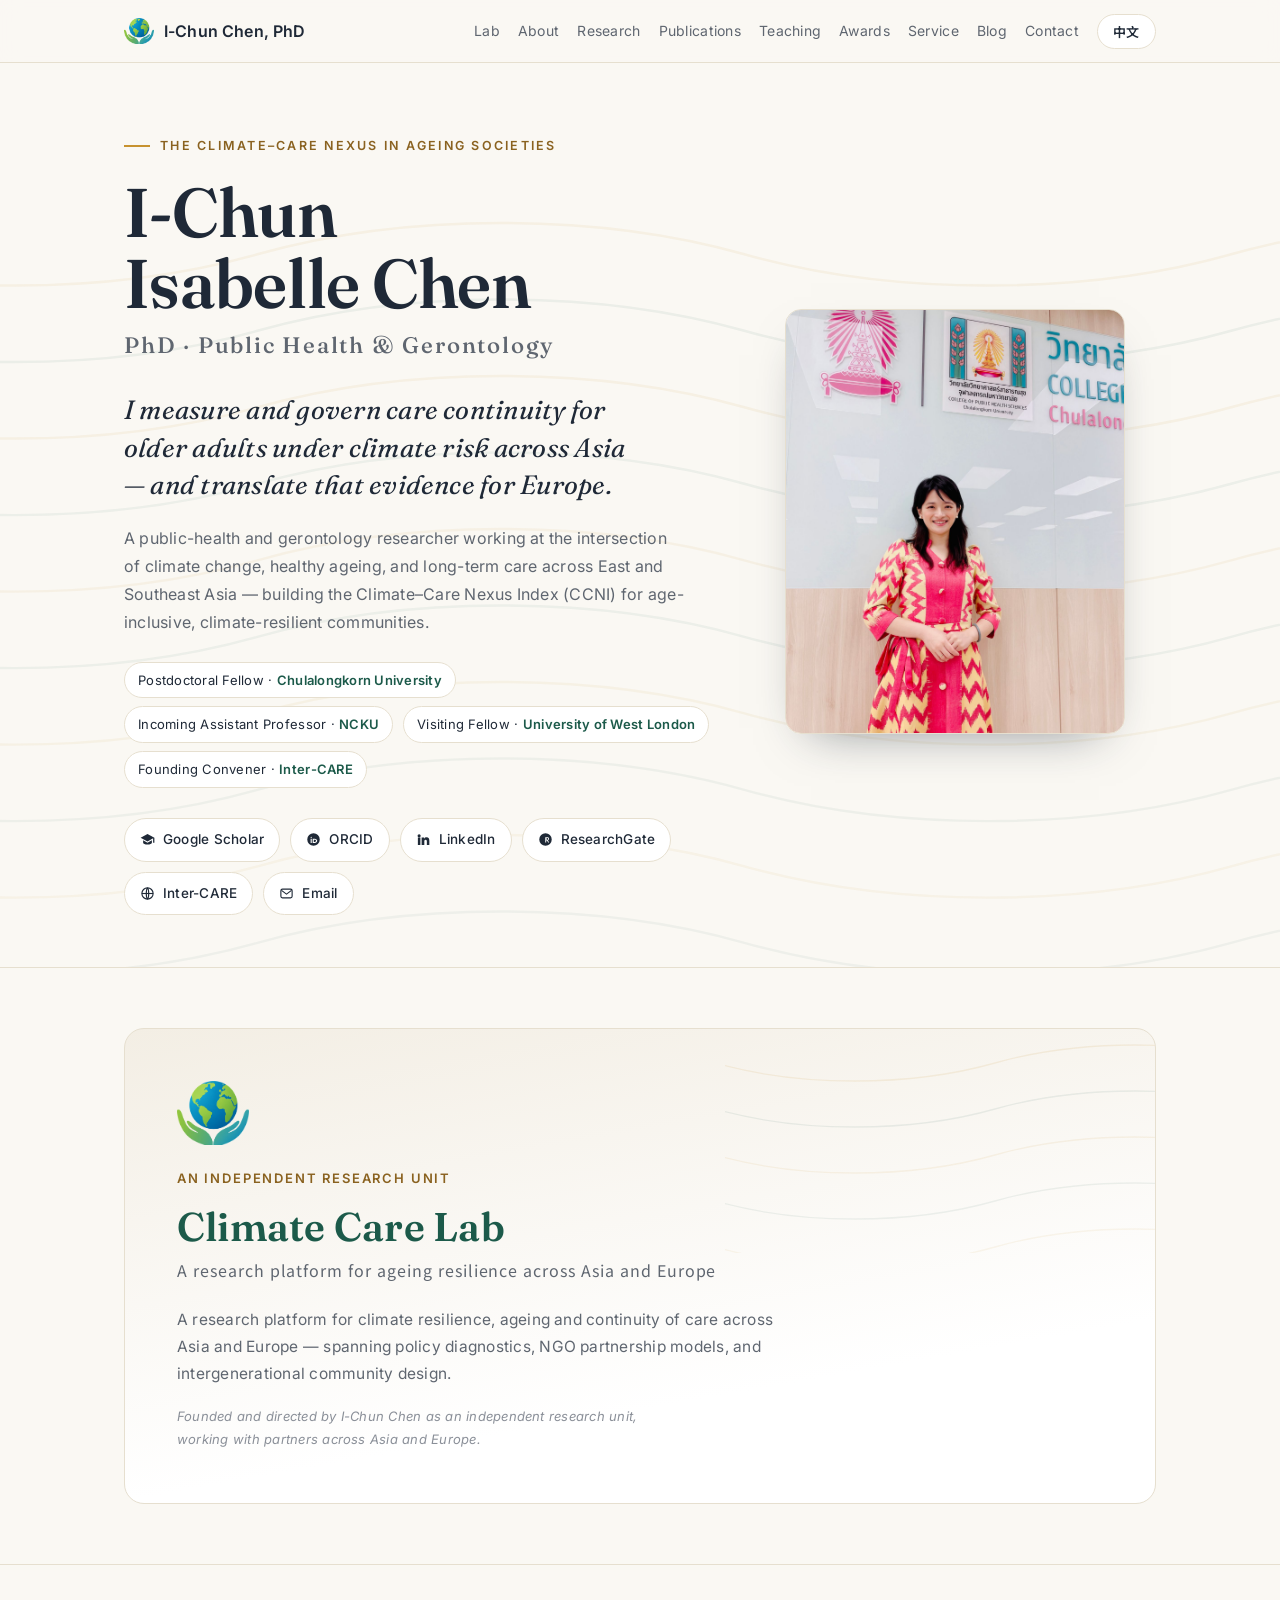
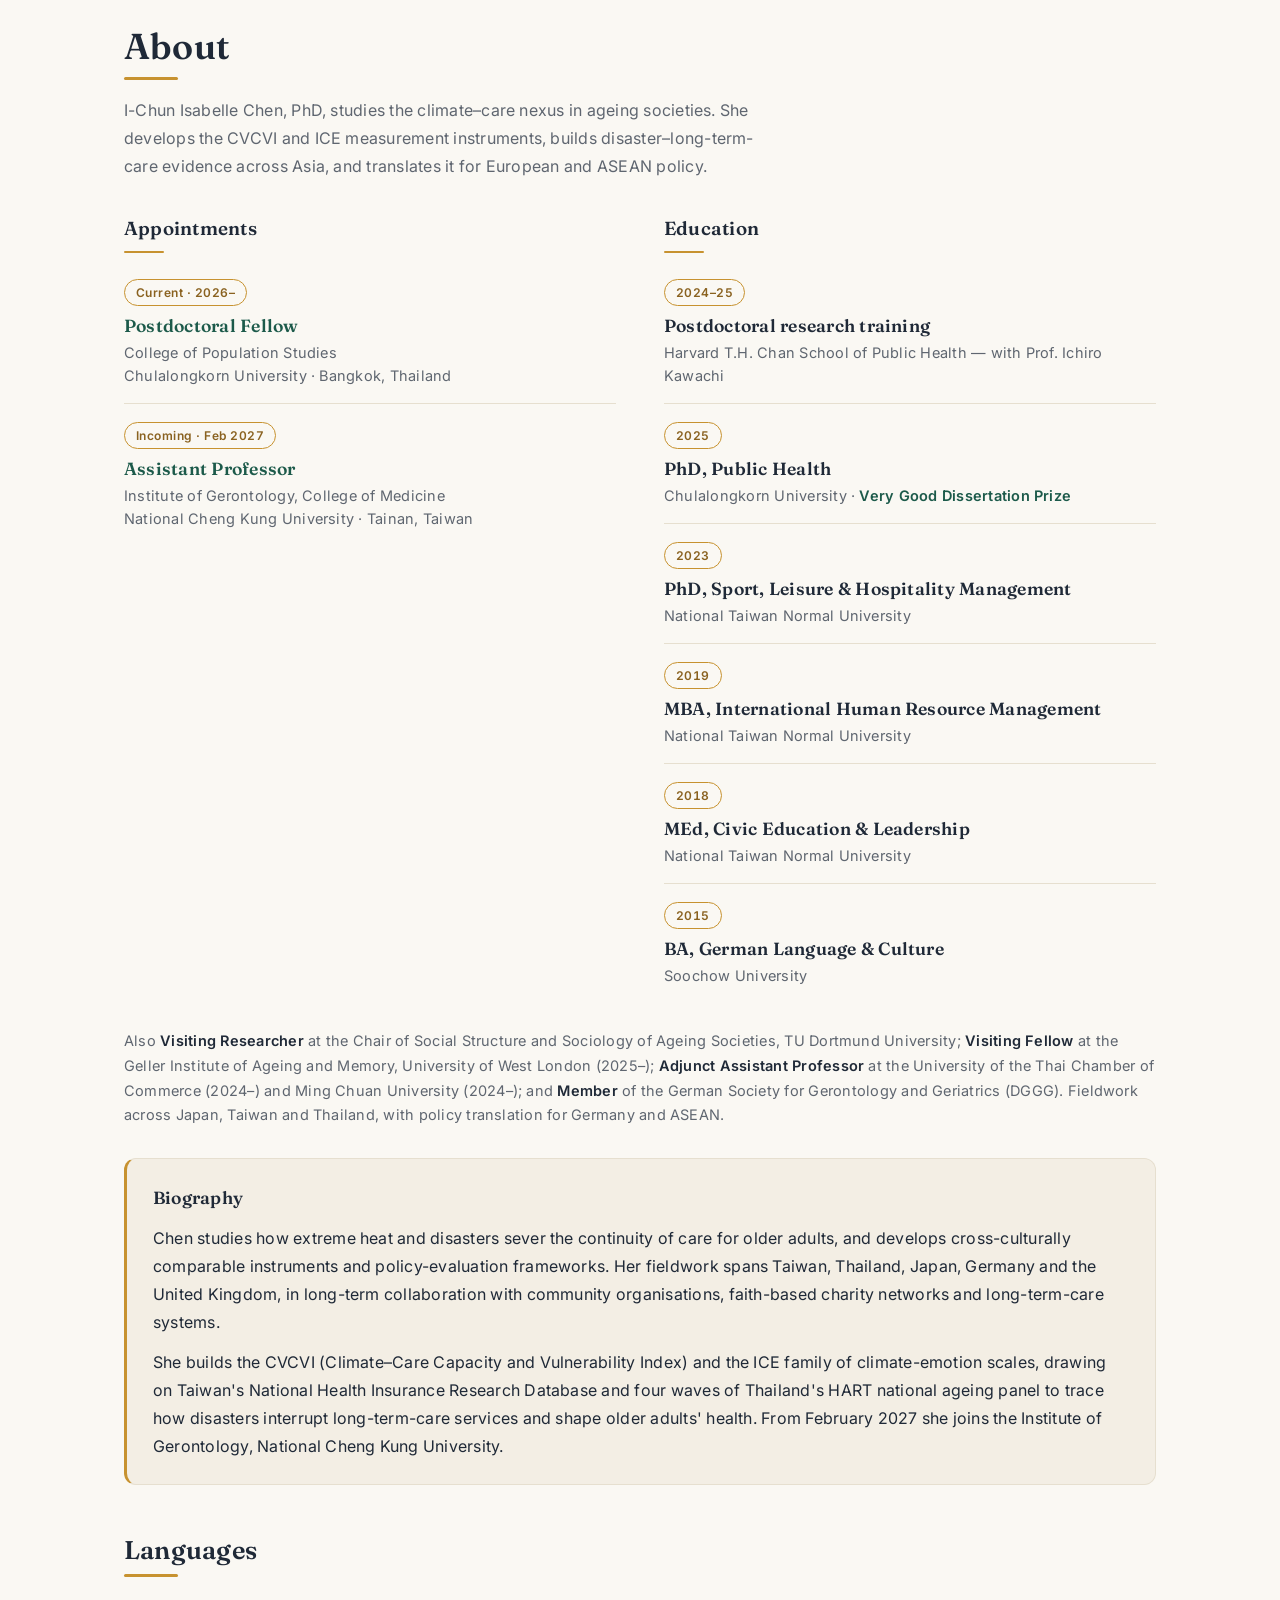
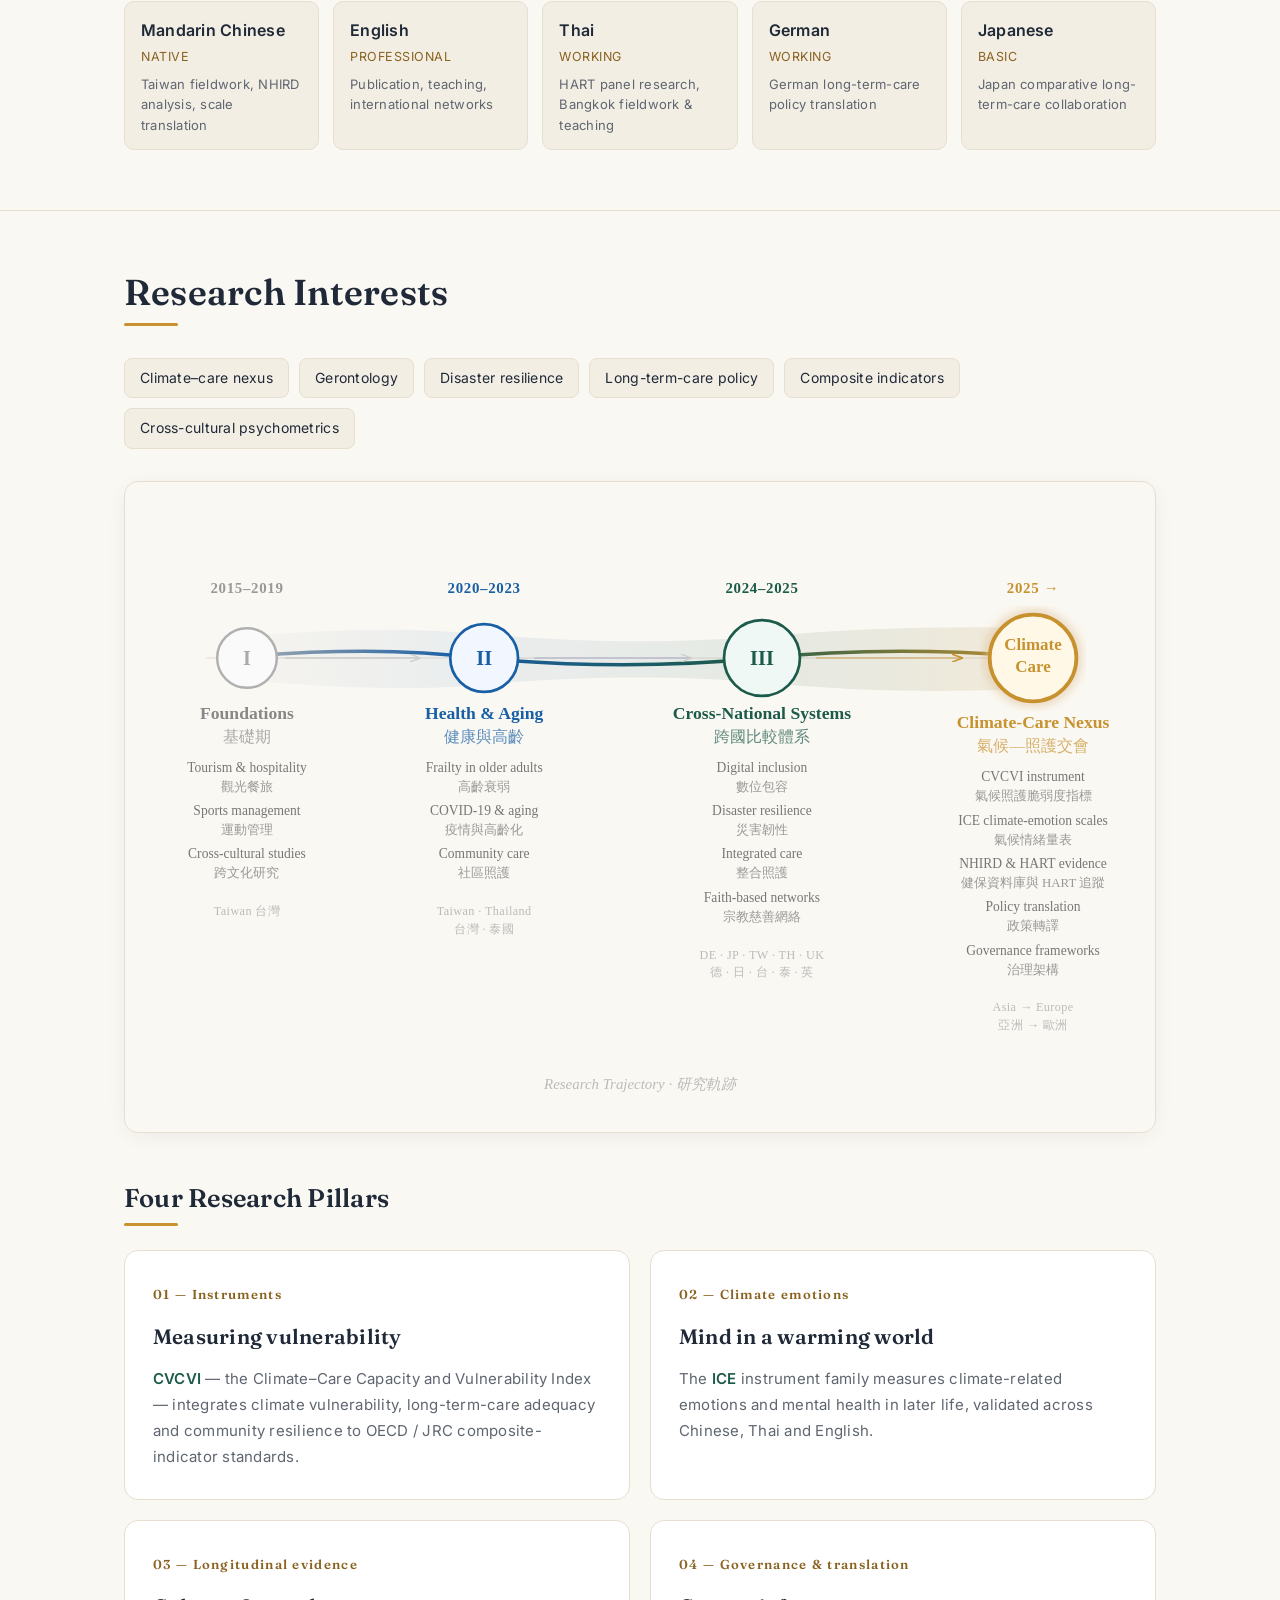
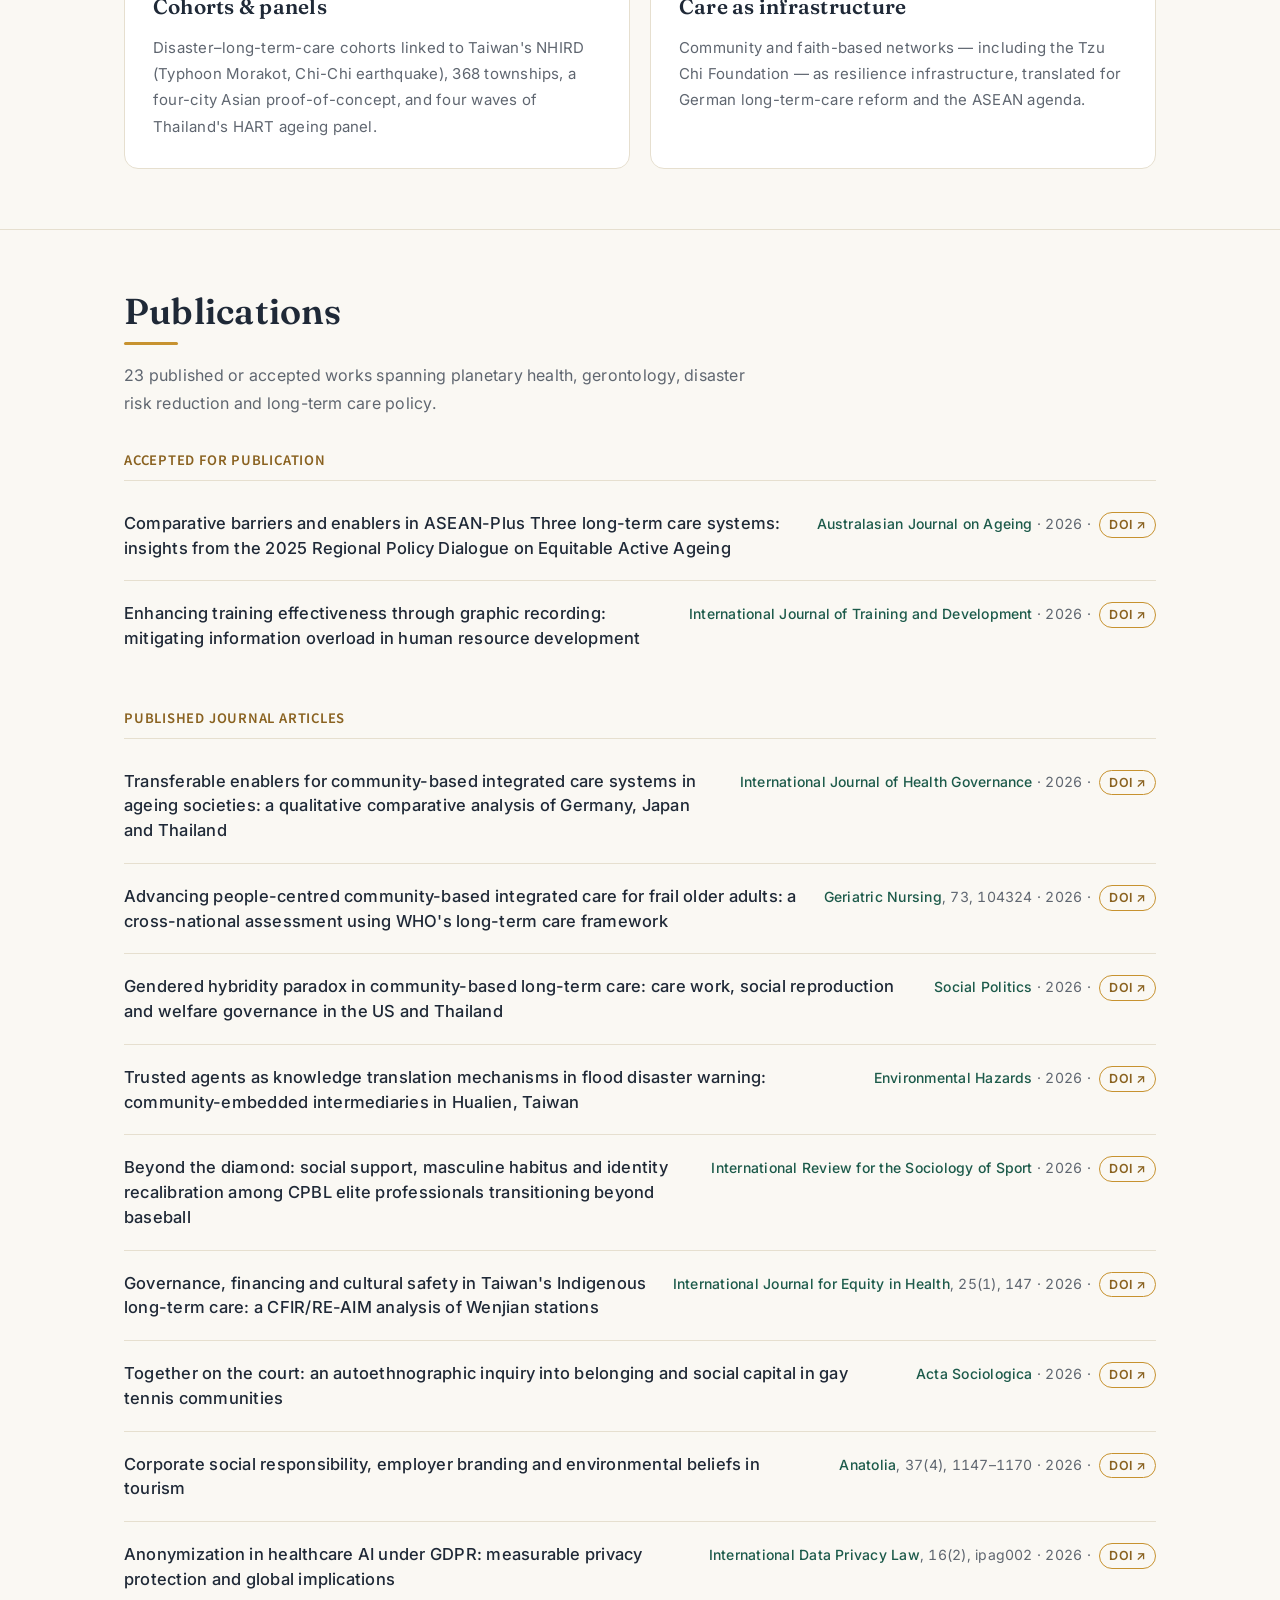
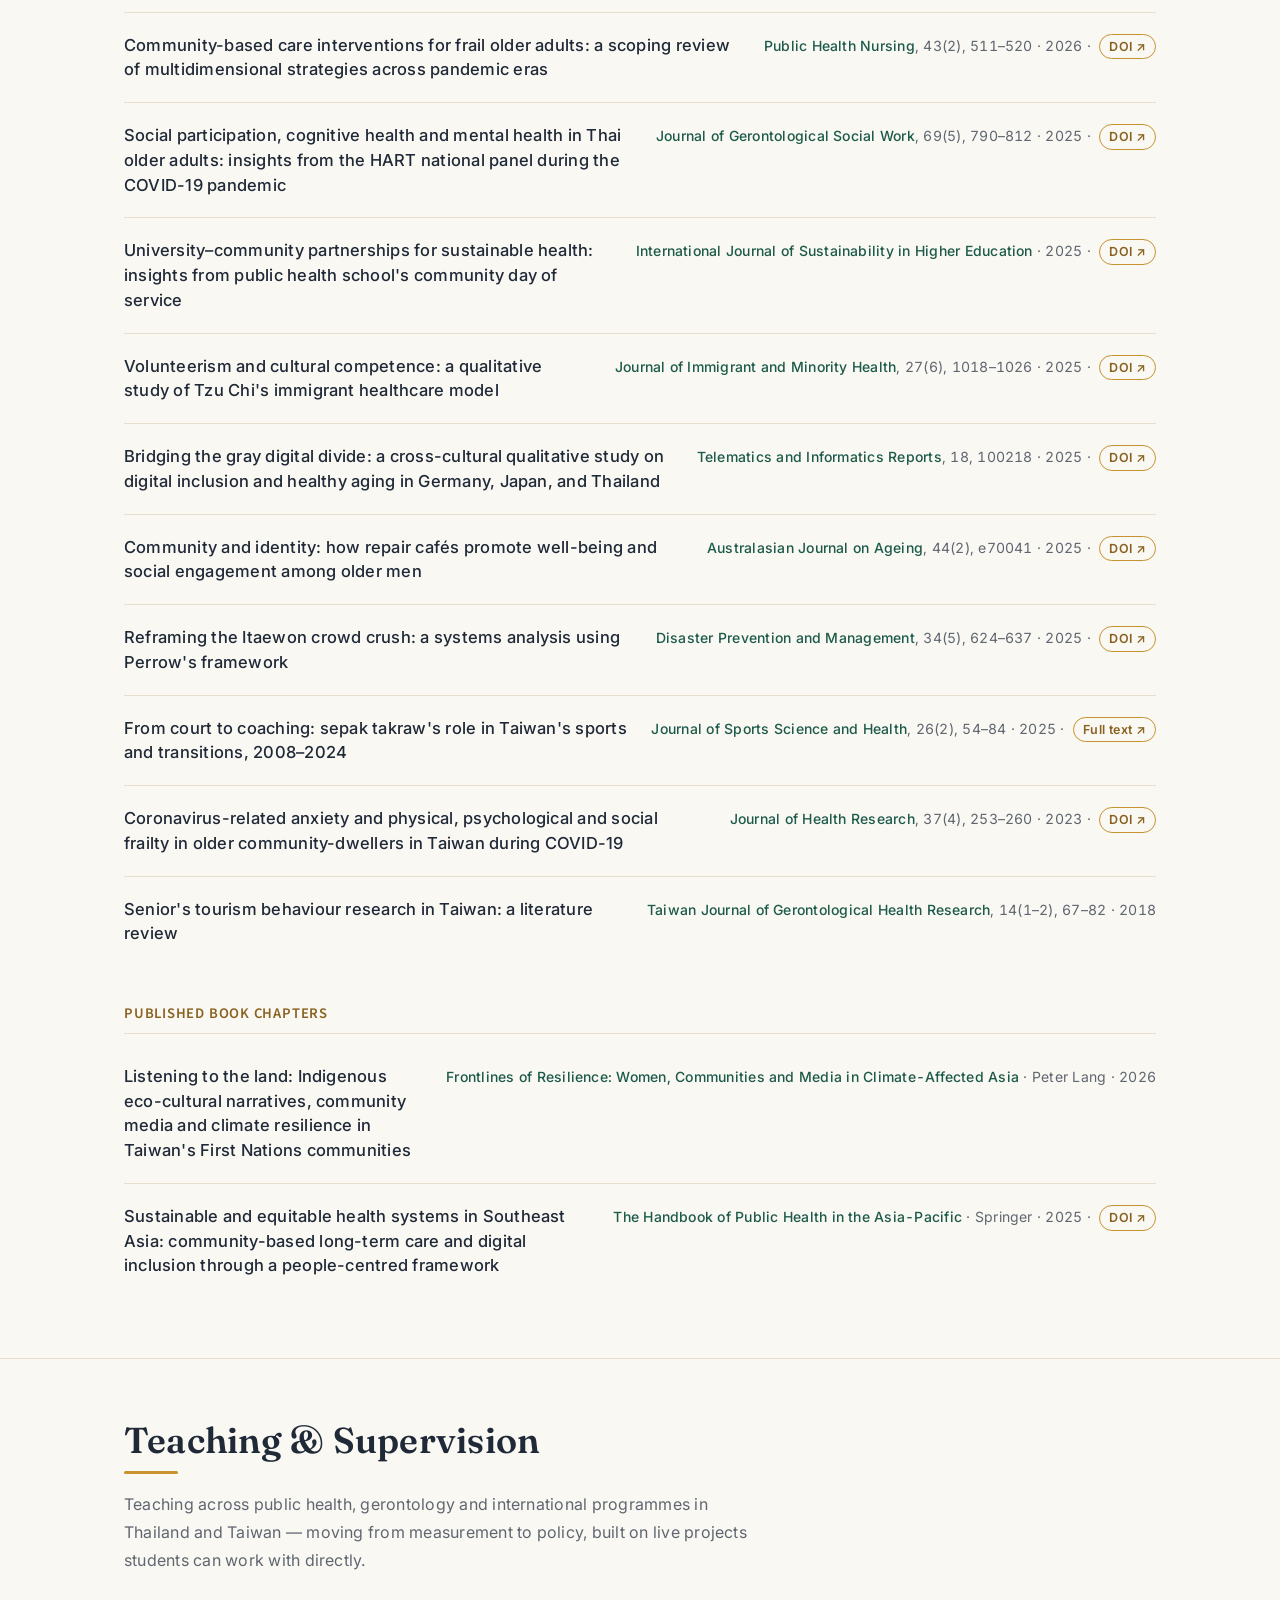
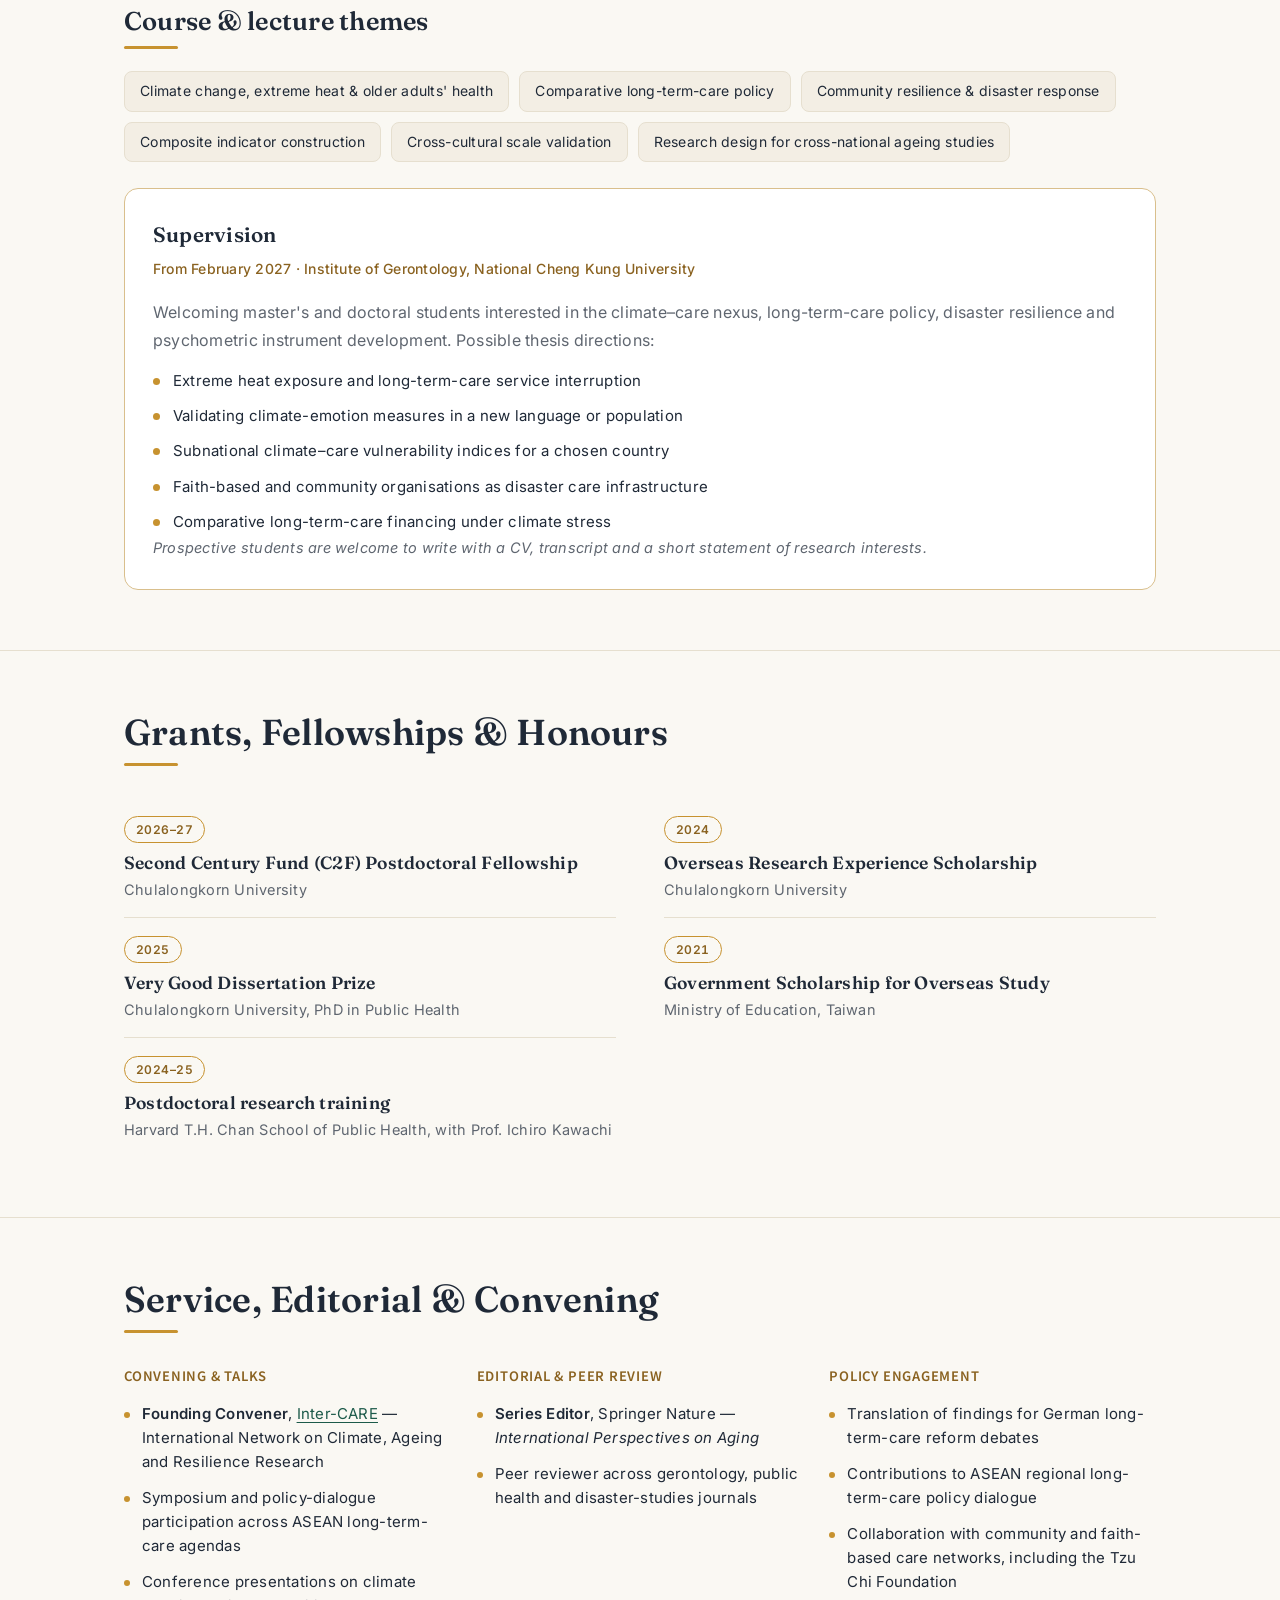
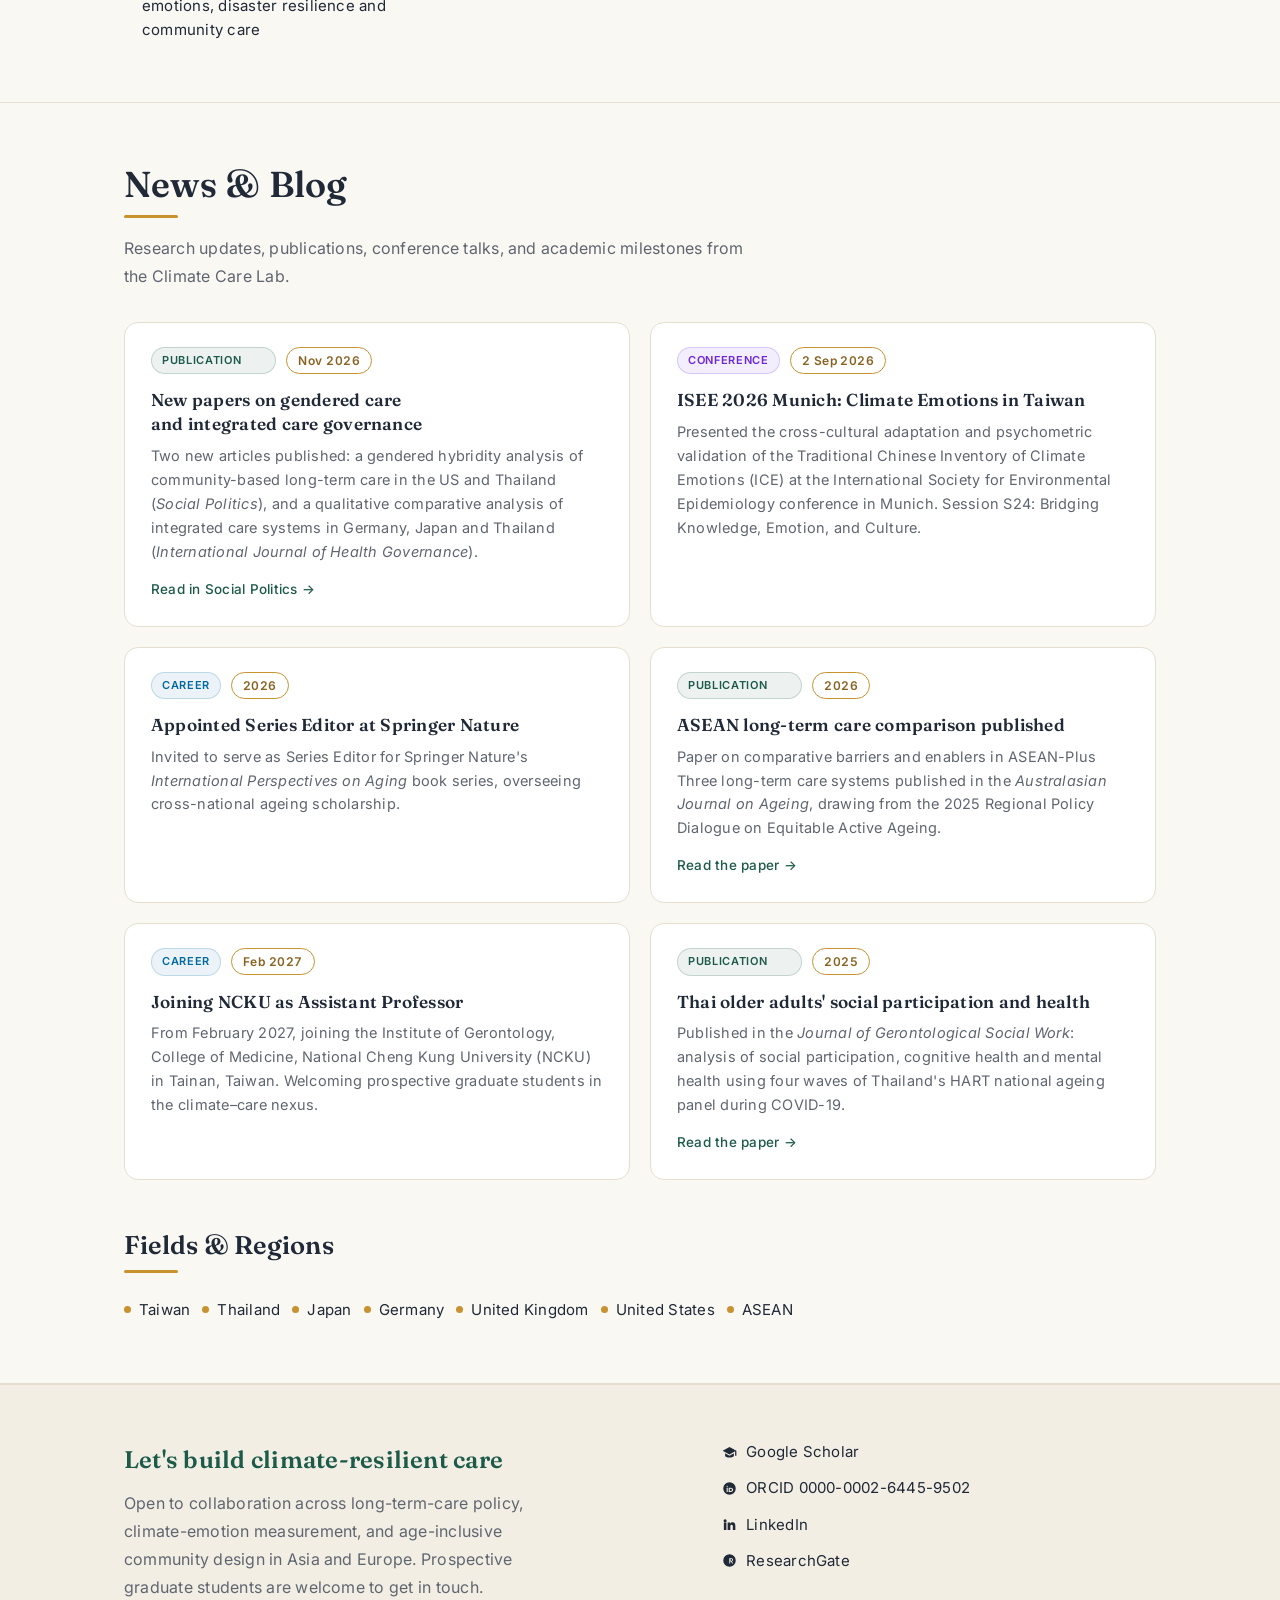
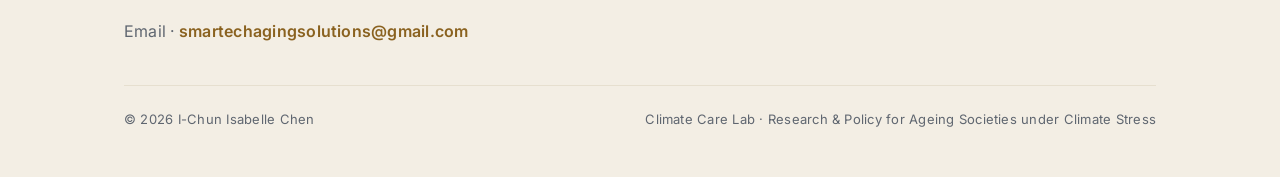
==== commit 5564565a: "Add bilingual trajectory SVG, move Anatolia + Acta Sociologica to Published with DOIs - Redesign res" ====
--- a/index.html
+++ b/index.html
@@ -261,7 +261,7 @@
         <span class="tag" data-i18n="ri.t6"></span>
       </div>
       <figure class="framework-fig">
-        <img class="framework-img" src="research-trajectory.svg" alt="Research trajectory: from foundations in tourism and sports (2015–2019), through health and aging (2020–2023) and cross-national comparative systems (2024–2025), to the current Climate-Care Nexus focus on measurement, climate emotions, longitudinal evidence and governance" width="720" height="400" loading="lazy">
+        <img class="framework-img" src="research-trajectory.svg" alt="Research trajectory: from foundations in tourism and sports (2015–2019), through health and aging (2020–2023) and cross-national comparative systems (2024–2025), to the current Climate-Care Nexus focus on measurement, climate emotions, longitudinal evidence and governance" width="760" height="480" loading="lazy">
       </figure>
       <div class="sub-head">
         <span class="sec-kicker" data-i18n="pl.kicker">研究四大主軸</span>
@@ -287,9 +287,7 @@
       <h3 class="pub-group-title" data-i18n="pub.accepted">Accepted for Publication</h3>
       <div class="pub-list">
         <div class="pub"><div class="t">Comparative barriers and enablers in ASEAN-Plus Three long-term care systems: insights from the 2025 Regional Policy Dialogue on Equitable Active Ageing</div><div class="meta"><em>Australasian Journal on Ageing</em> · 2026 · <a href="https://doi.org/10.1111/ajag.70237" class="doi" target="_blank" rel="noopener">DOI ↗</a></div></div>
-        <div class="pub"><div class="t">Together on the Court: an autoethnographic inquiry into belonging and social capital in gay tennis communities</div><div class="meta"><em>Acta Sociologica</em> · 2026</div></div>
         <div class="pub"><div class="t">Enhancing training effectiveness through graphic recording: mitigating information overload in human resource development</div><div class="meta"><em>International Journal of Training and Development</em> · 2026 · <a href="https://doi.org/10.1111/ijtd.70045" class="doi" target="_blank" rel="noopener">DOI ↗</a></div></div>
-        <div class="pub"><div class="t">Corporate social responsibility, employer branding and environmental beliefs in tourism</div><div class="meta"><em>Anatolia</em> · 2026</div></div>
       </div>
       <h3 class="pub-group-title" data-i18n="pub.articles">Published Journal Articles</h3>
       <div class="pub-list">
@@ -299,6 +297,8 @@
         <div class="pub"><div class="t">Trusted agents as knowledge translation mechanisms in flood disaster warning: community-embedded intermediaries in Hualien, Taiwan</div><div class="meta"><em>Environmental Hazards</em> · 2026 · <a href="https://doi.org/10.1080/17477891.2026.2694459" class="doi" target="_blank" rel="noopener">DOI ↗</a></div></div>
         <div class="pub"><div class="t">Beyond the diamond: social support, masculine habitus and identity recalibration among CPBL elite professionals transitioning beyond baseball</div><div class="meta"><em>International Review for the Sociology of Sport</em> · 2026 · <a href="https://doi.org/10.1177/10126902261433250" class="doi" target="_blank" rel="noopener">DOI ↗</a></div></div>
         <div class="pub"><div class="t">Governance, financing and cultural safety in Taiwan's Indigenous long-term care: a CFIR/RE-AIM analysis of Wenjian stations</div><div class="meta"><em>International Journal for Equity in Health</em>, 25(1), 147 · 2026 · <a href="https://doi.org/10.1186/s12939-026-02861-8" class="doi" target="_blank" rel="noopener">DOI ↗</a></div></div>
+        <div class="pub"><div class="t">Together on the court: an autoethnographic inquiry into belonging and social capital in gay tennis communities</div><div class="meta"><em>Acta Sociologica</em> · 2026 · <a href="https://doi.org/10.1177/00016993261495313" class="doi" target="_blank" rel="noopener">DOI ↗</a></div></div>
+        <div class="pub"><div class="t">Corporate social responsibility, employer branding and environmental beliefs in tourism</div><div class="meta"><em>Anatolia</em>, 37(4), 1147–1170 · 2026 · <a href="https://doi.org/10.1080/13032917.2026.2750365" class="doi" target="_blank" rel="noopener">DOI ↗</a></div></div>
         <div class="pub"><div class="t">Anonymization in healthcare AI under GDPR: measurable privacy protection and global implications</div><div class="meta"><em>International Data Privacy Law</em>, 16(2), ipag002 · 2026 · <a href="https://doi.org/10.1093/idpl/ipag002" class="doi" target="_blank" rel="noopener">DOI ↗</a></div></div>
         <div class="pub"><div class="t">Community-based care interventions for frail older adults: a scoping review of multidimensional strategies across pandemic eras</div><div class="meta"><em>Public Health Nursing</em>, 43(2), 511–520 · 2026 · <a href="https://doi.org/10.1111/phn.70071" class="doi" target="_blank" rel="noopener">DOI ↗</a></div></div>
         <div class="pub"><div class="t">Social participation, cognitive health and mental health in Thai older adults: insights from the HART national panel during the COVID-19 pandemic</div><div class="meta"><em>Journal of Gerontological Social Work</em>, 69(5), 790–812 · 2025 · <a href="https://doi.org/10.1080/01634372.2025.2545475" class="doi" target="_blank" rel="noopener">DOI ↗</a></div></div>
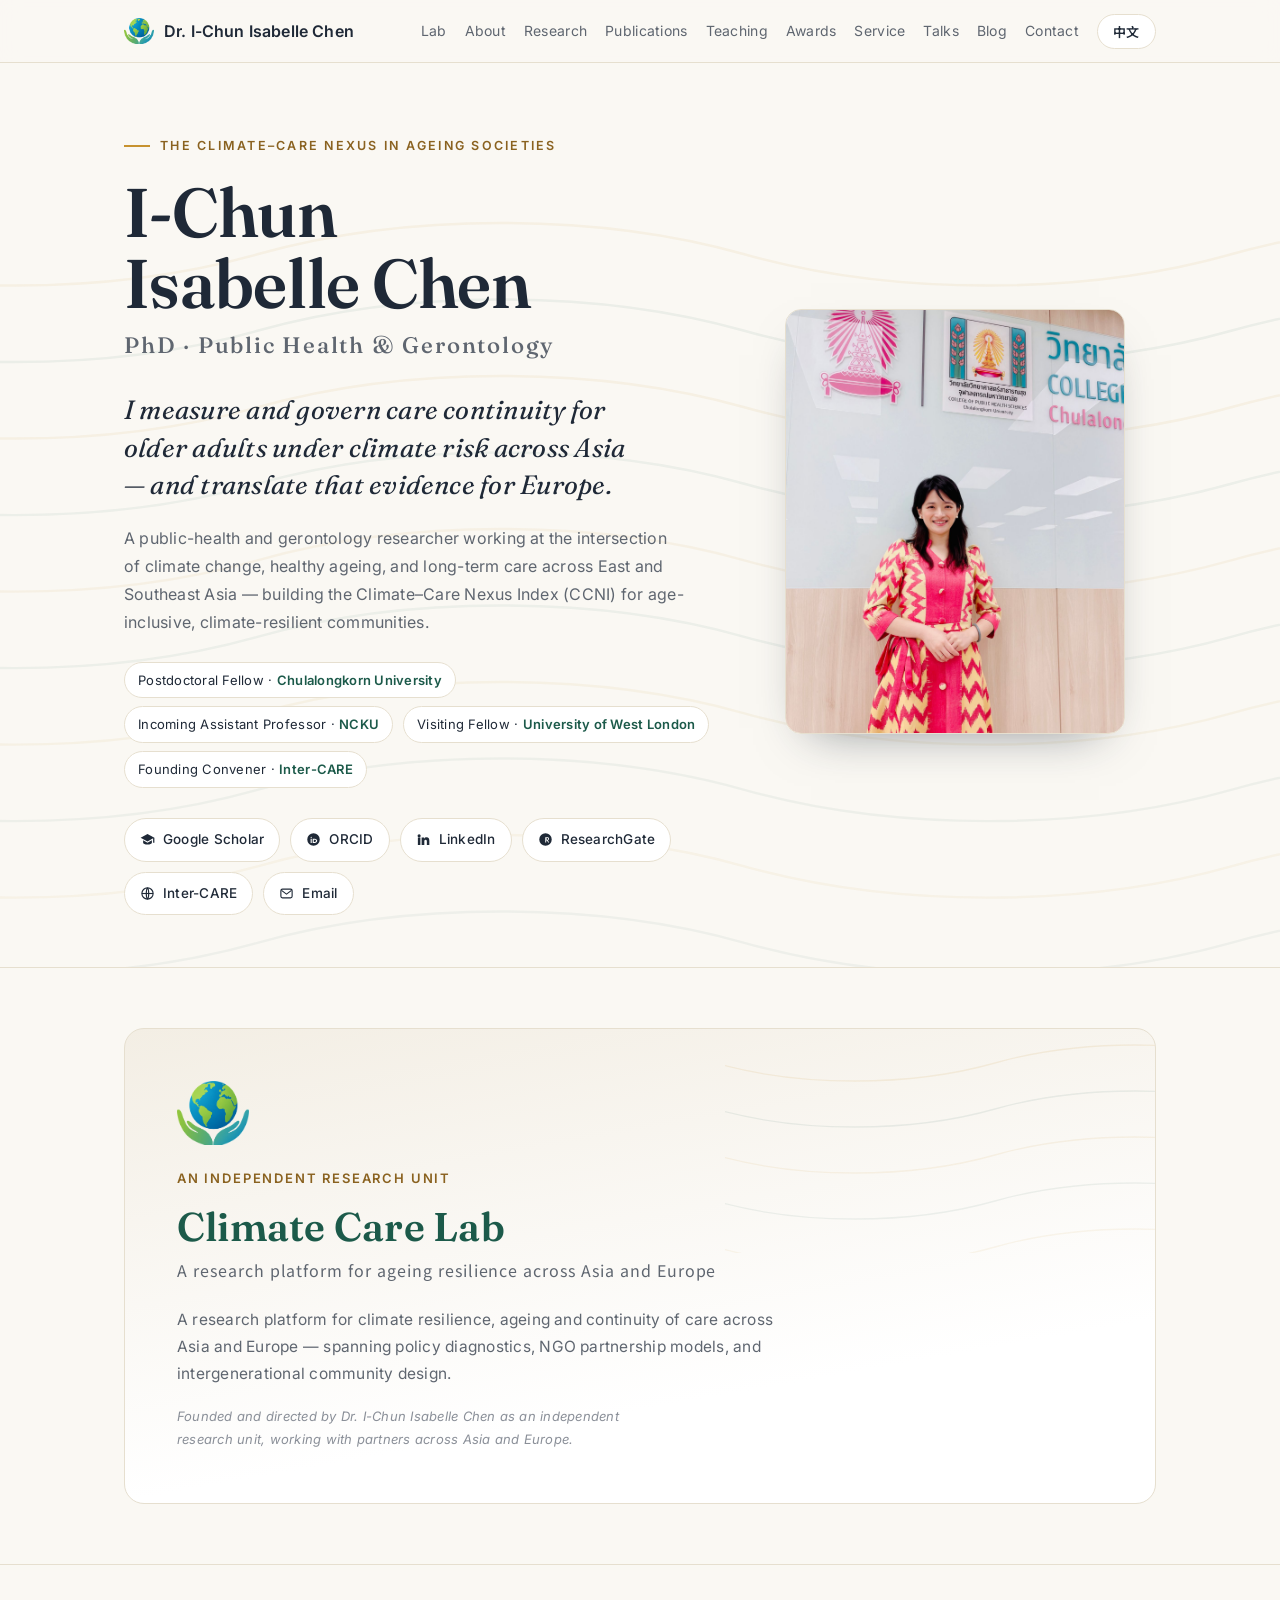
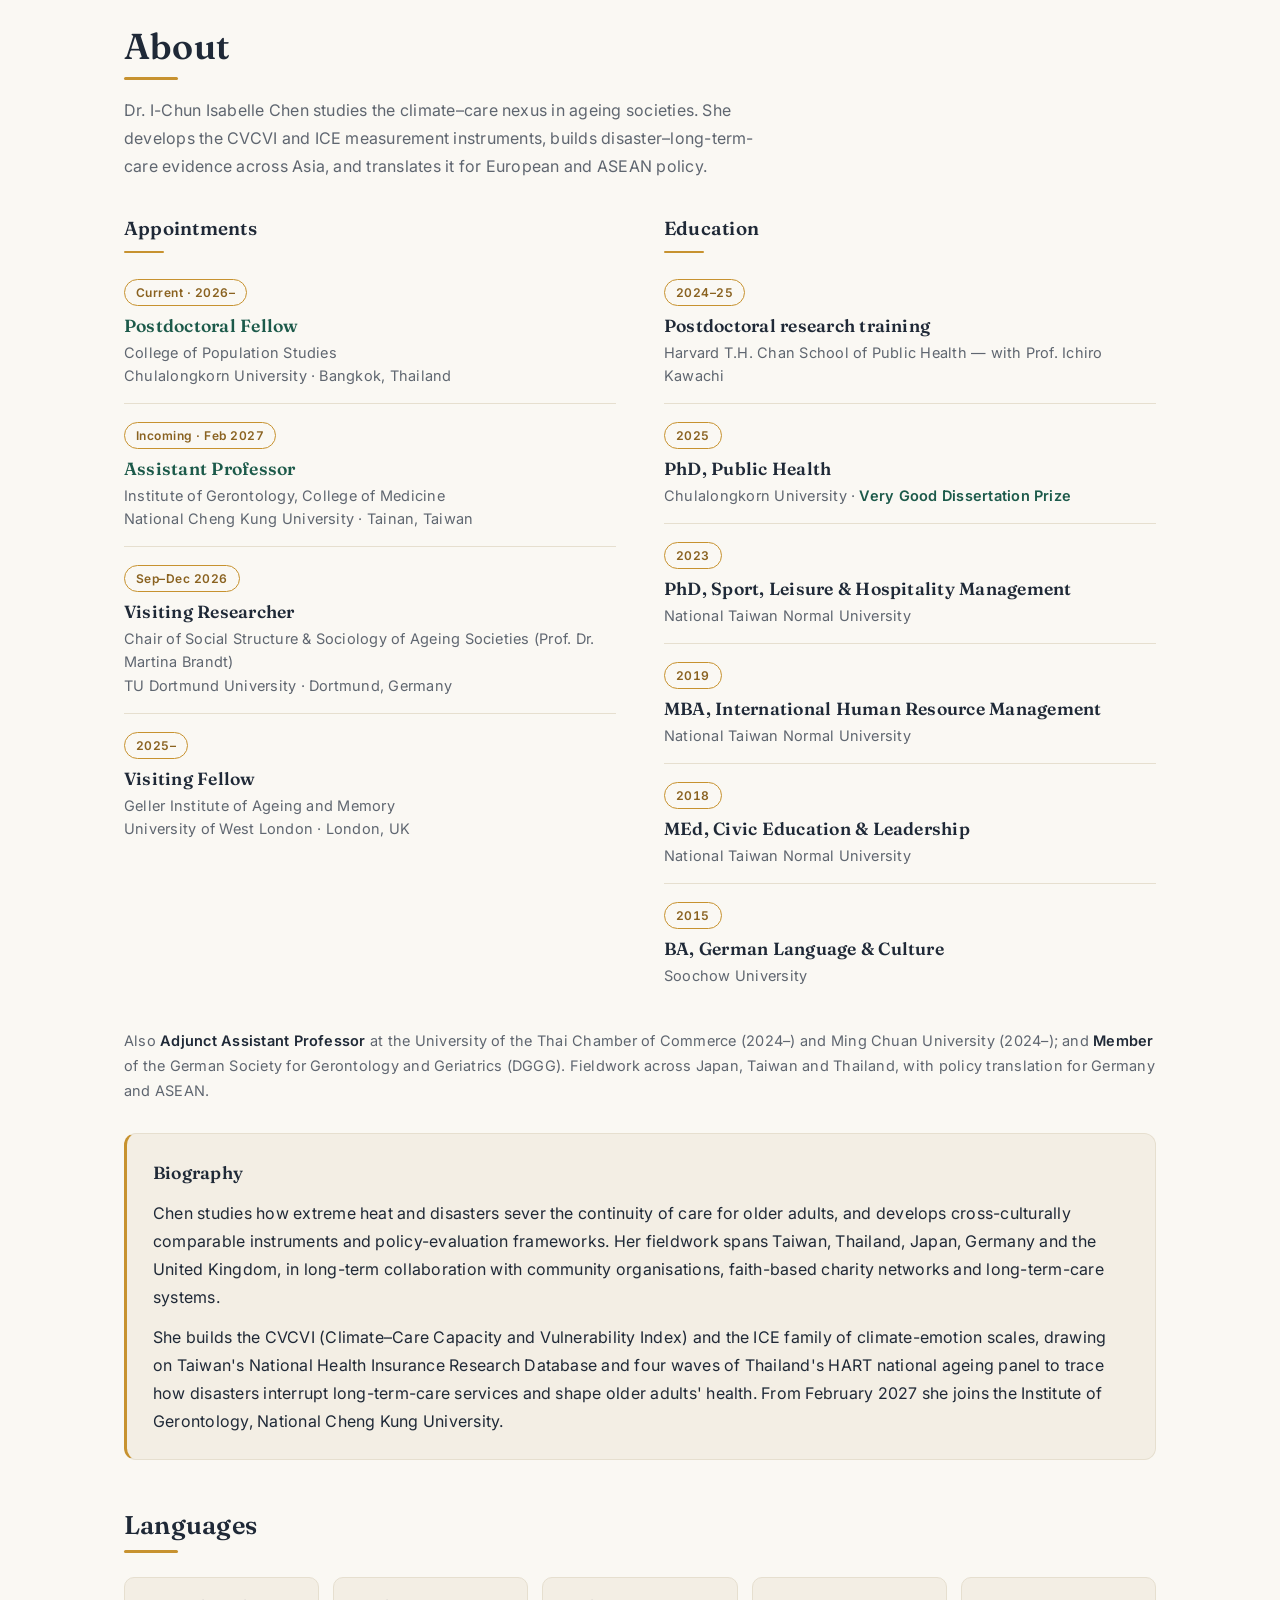
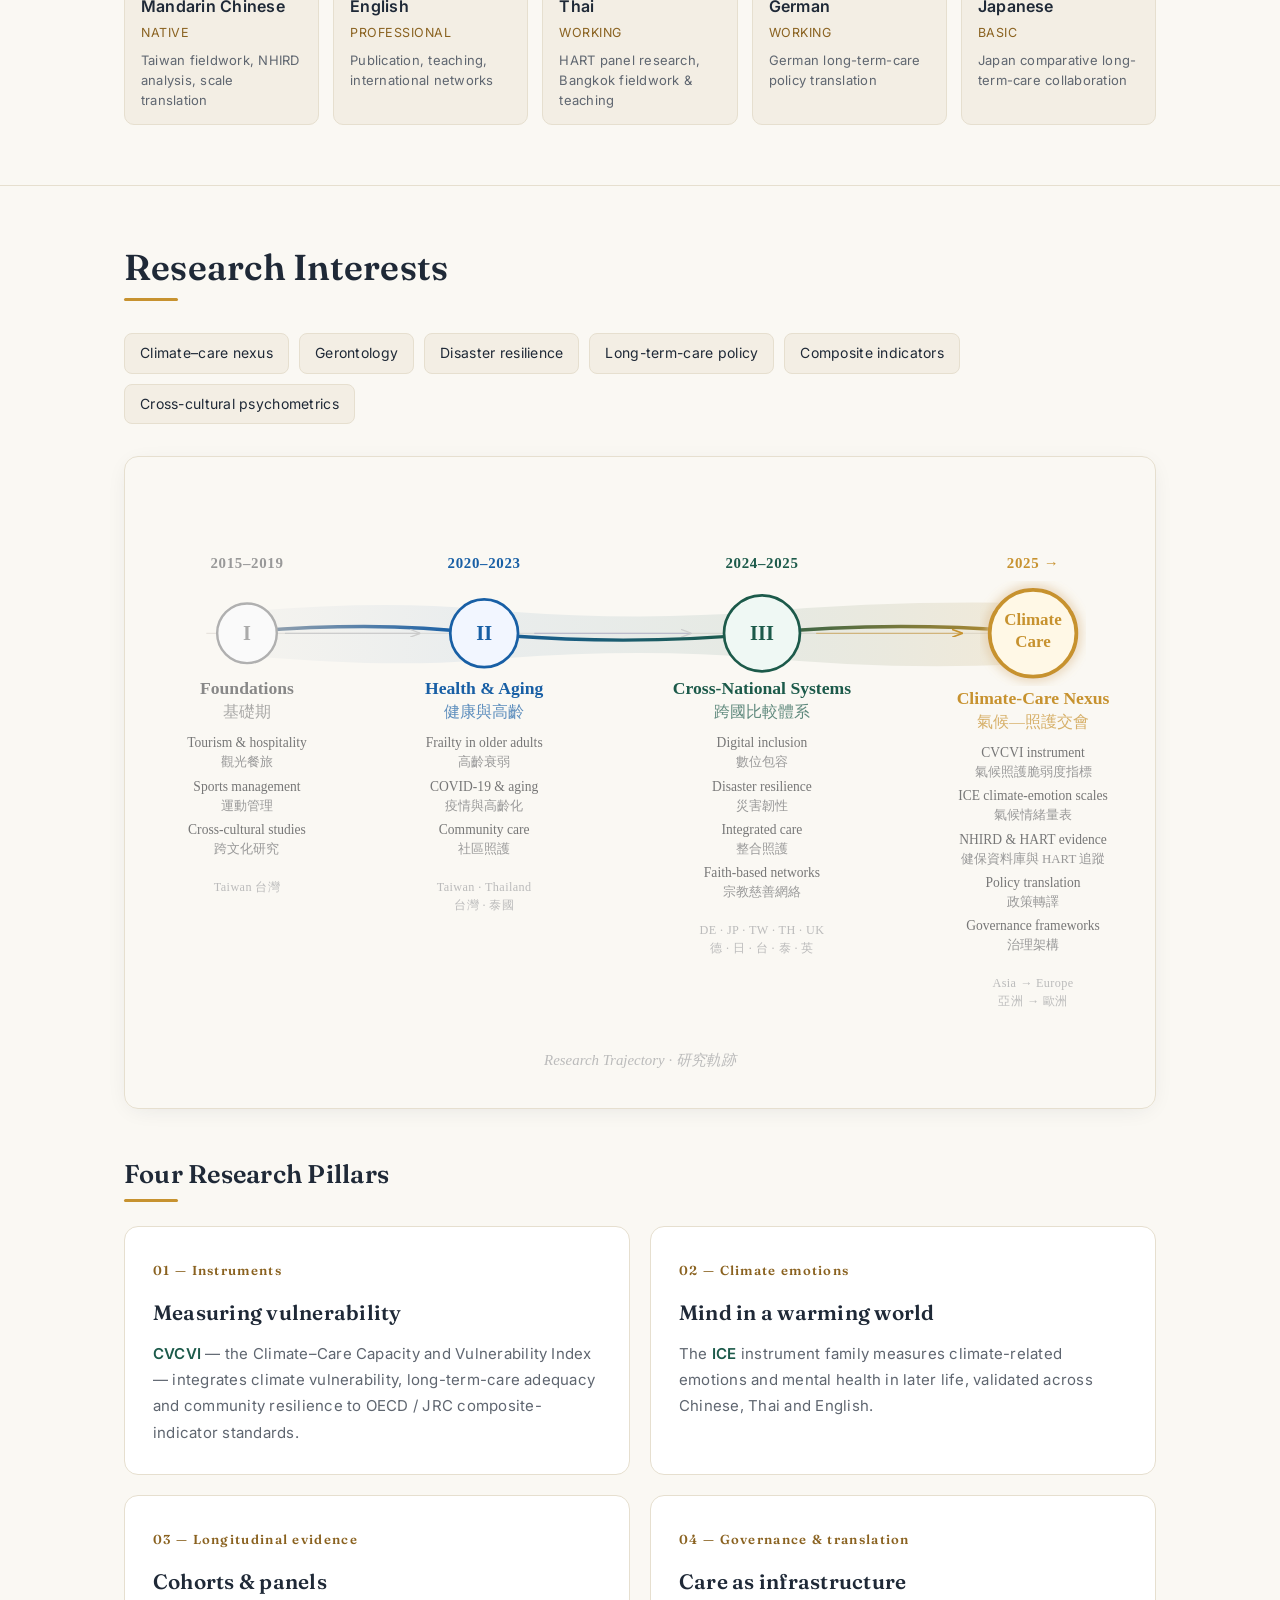
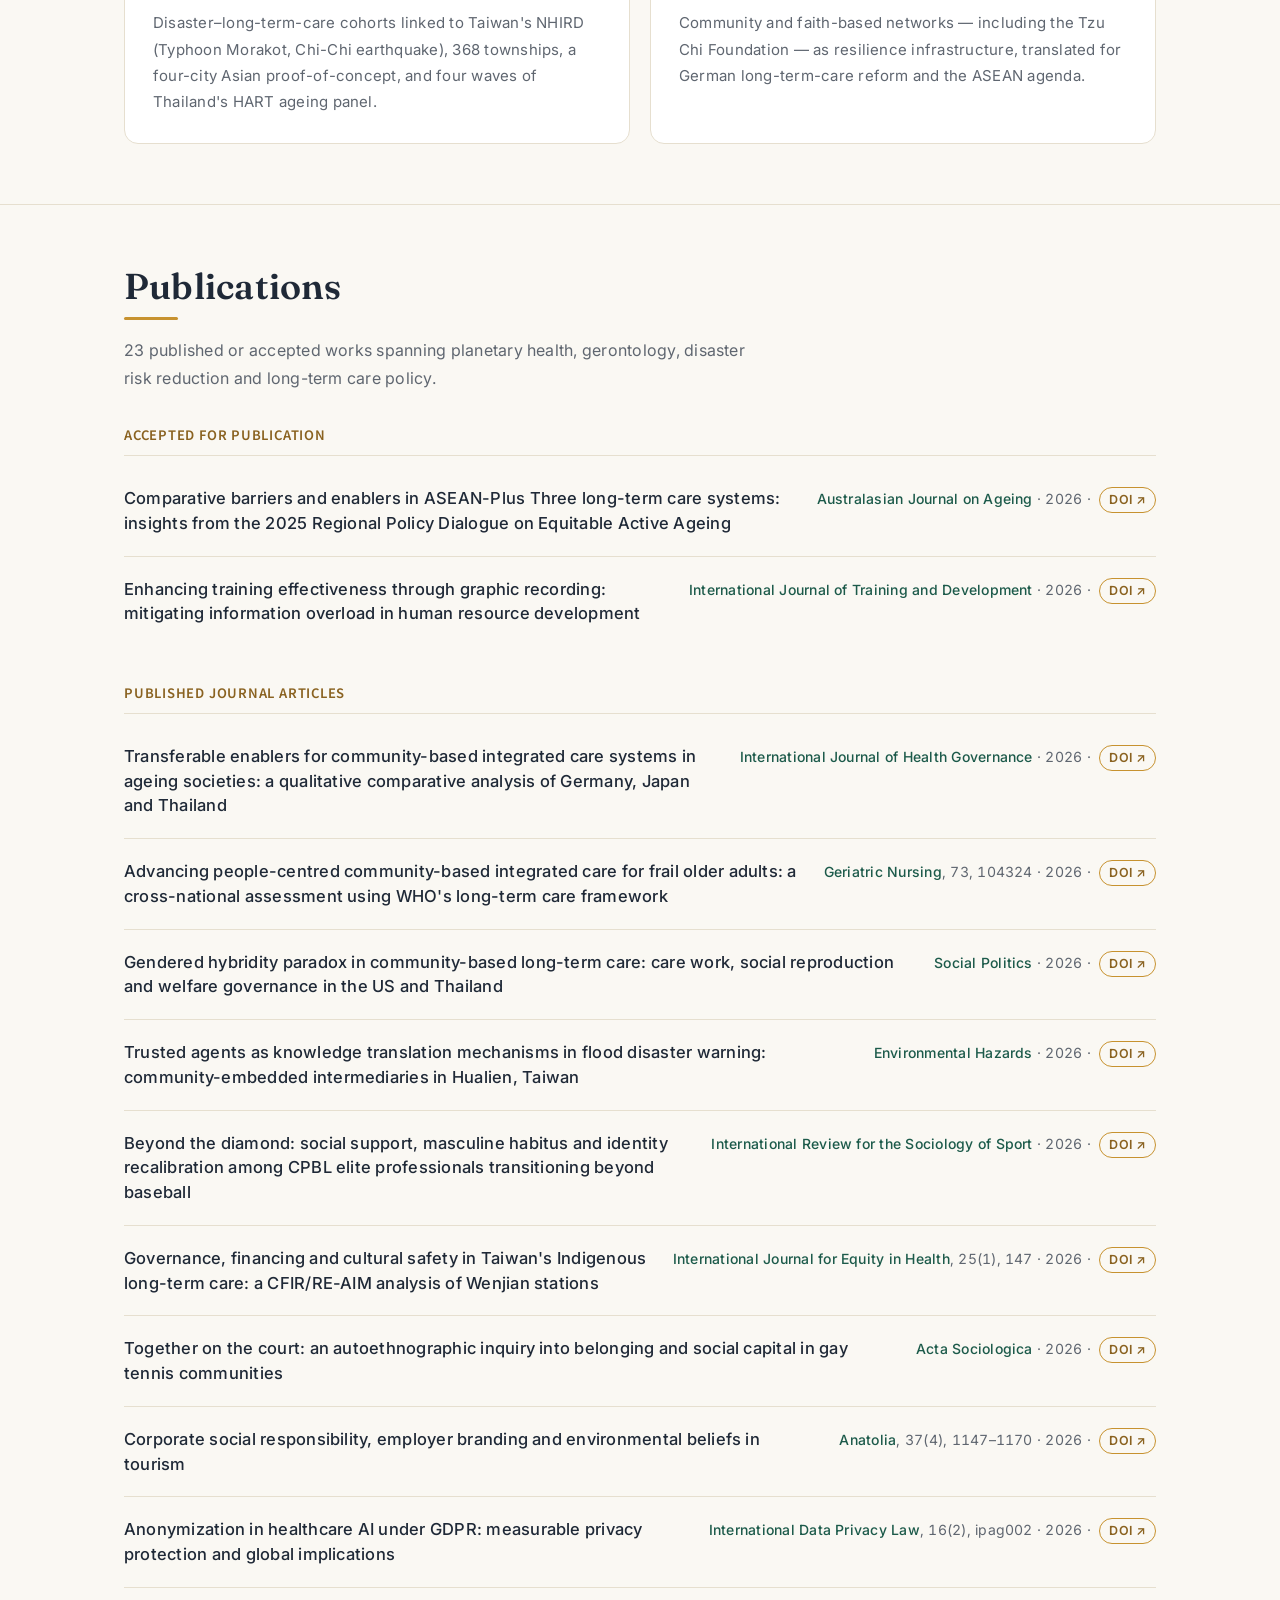
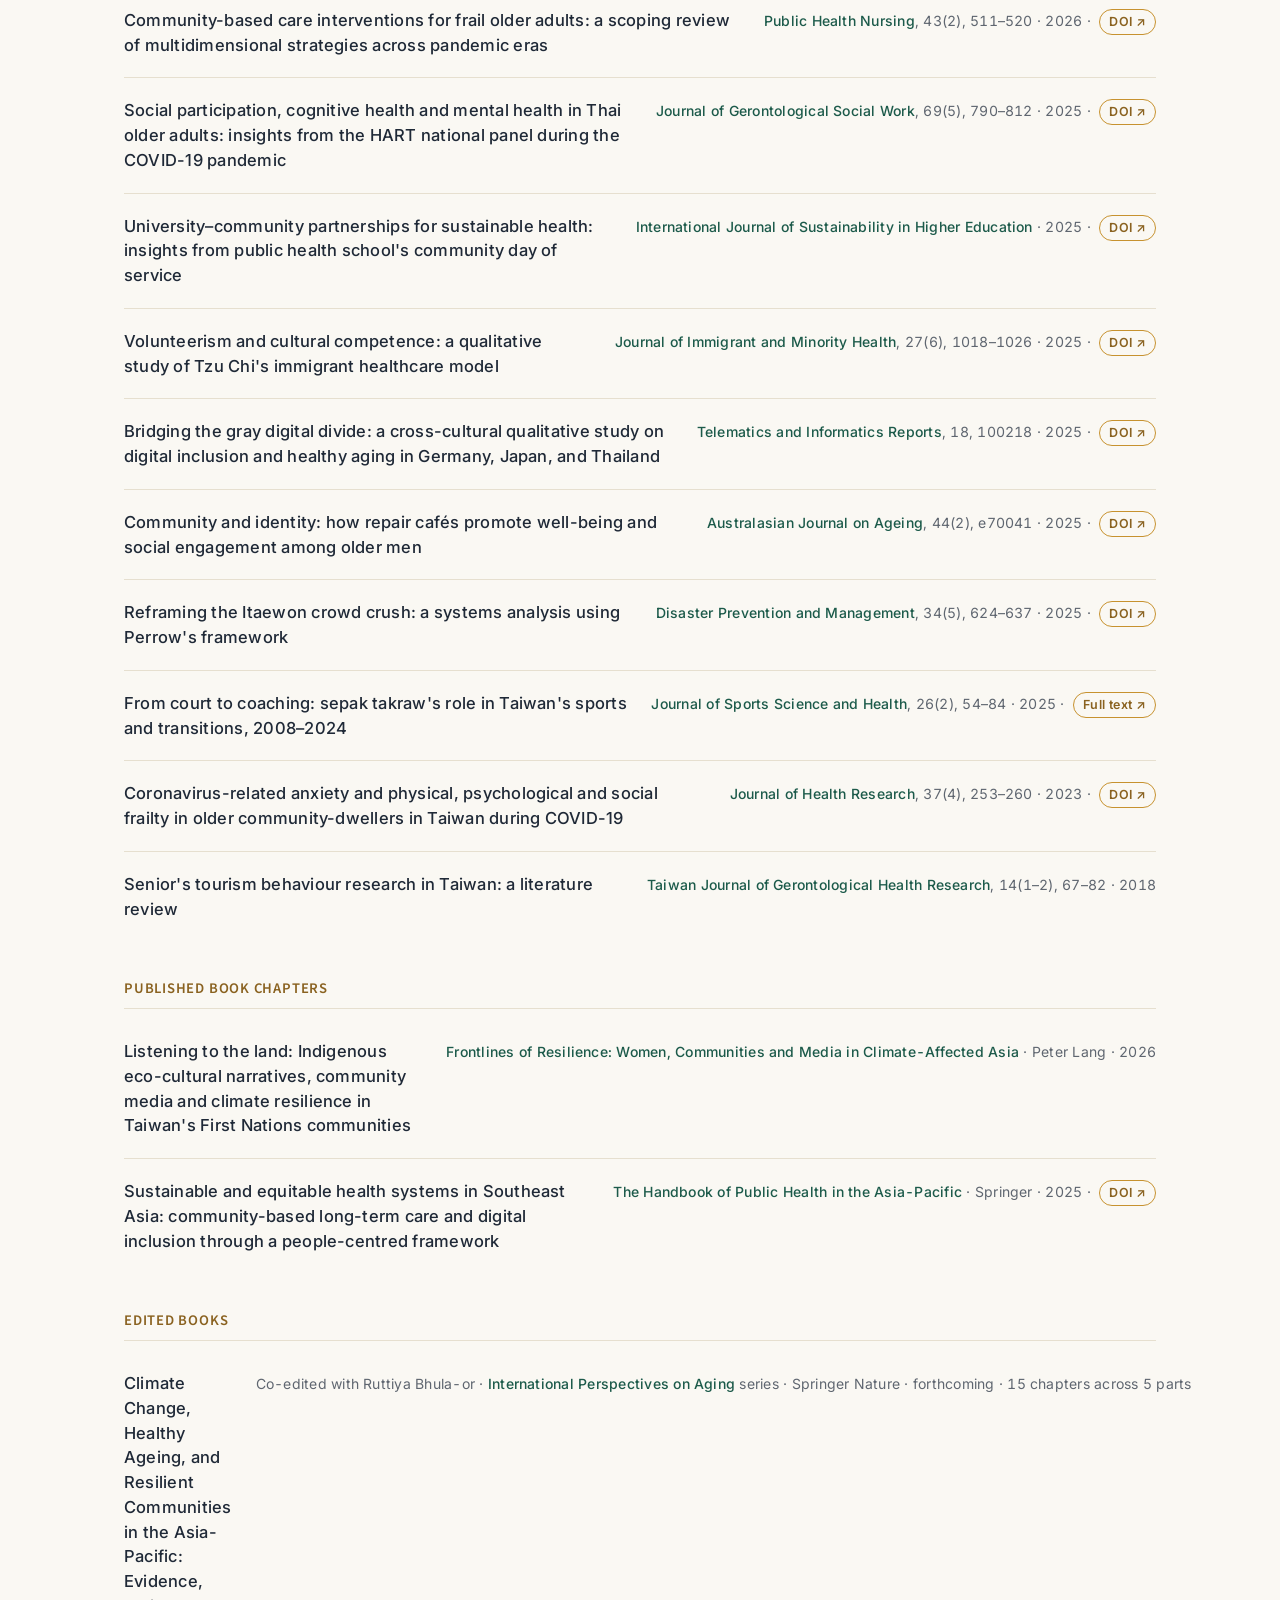
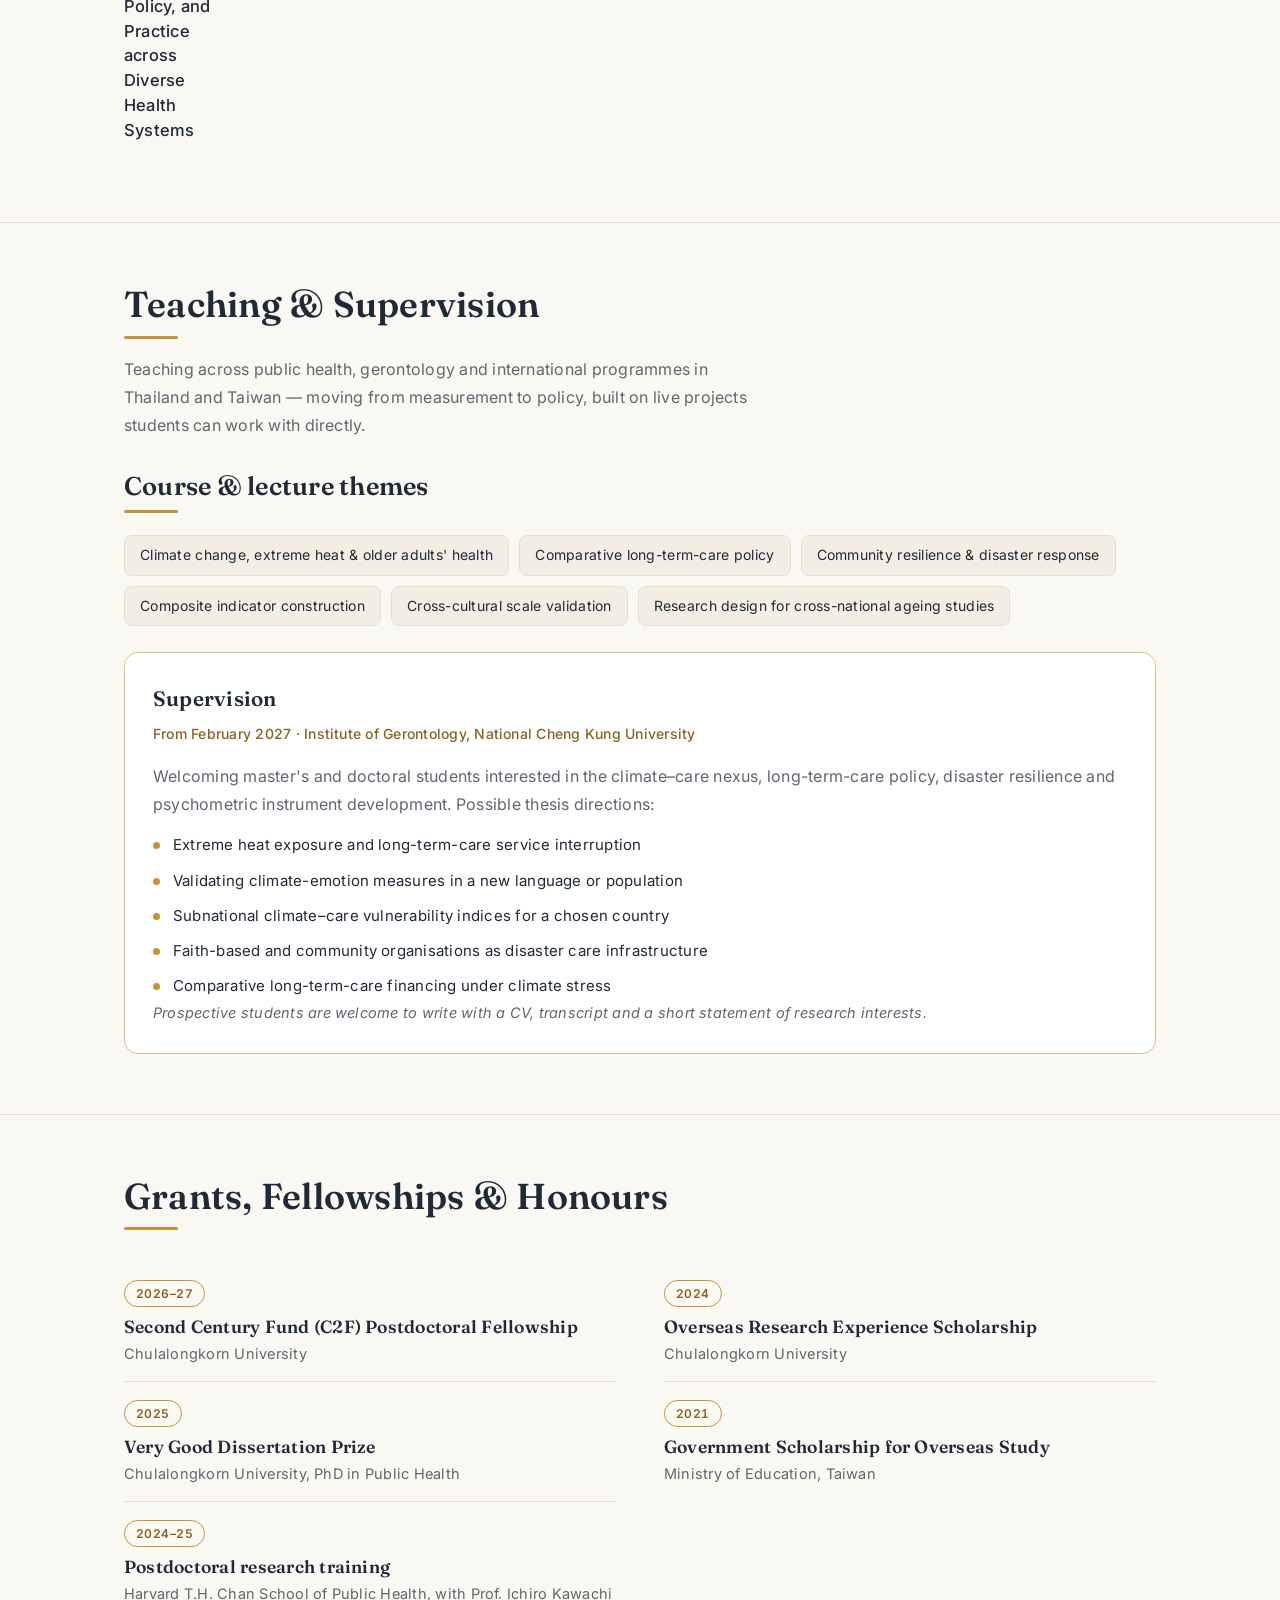
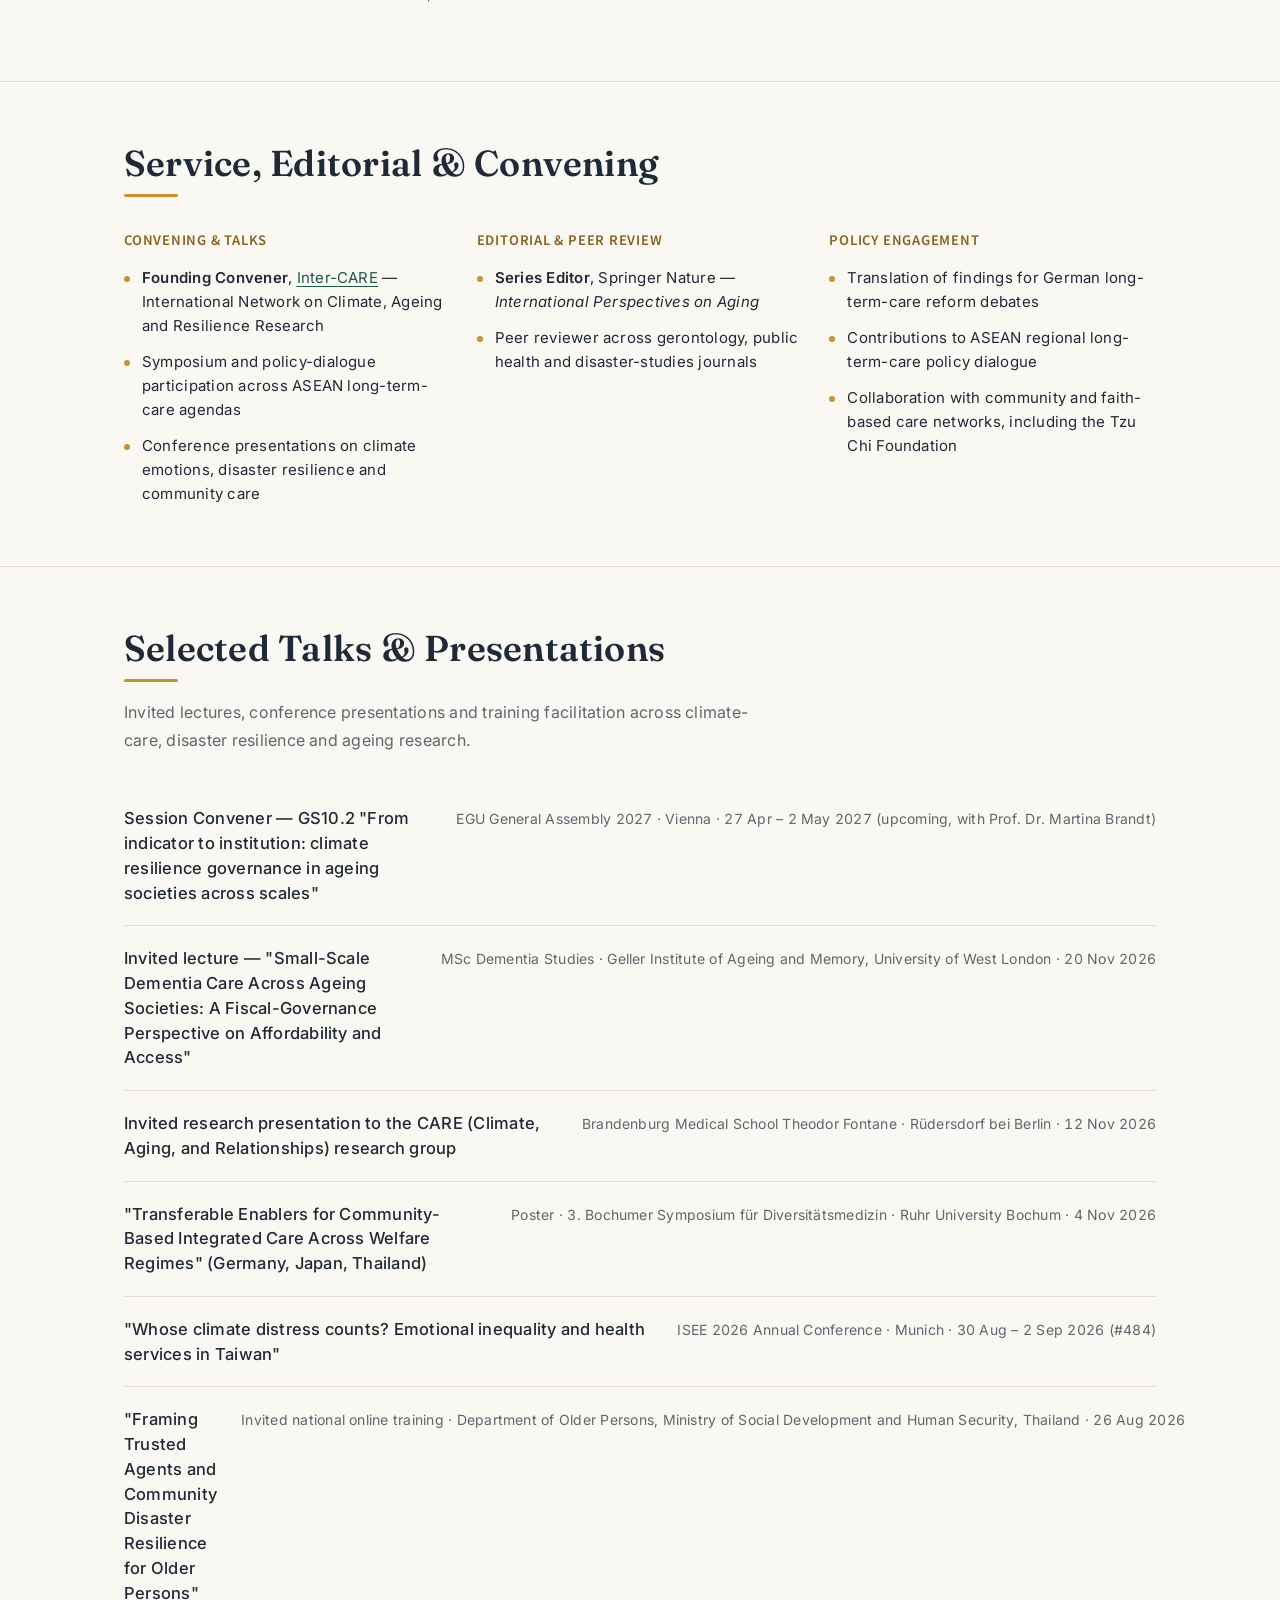
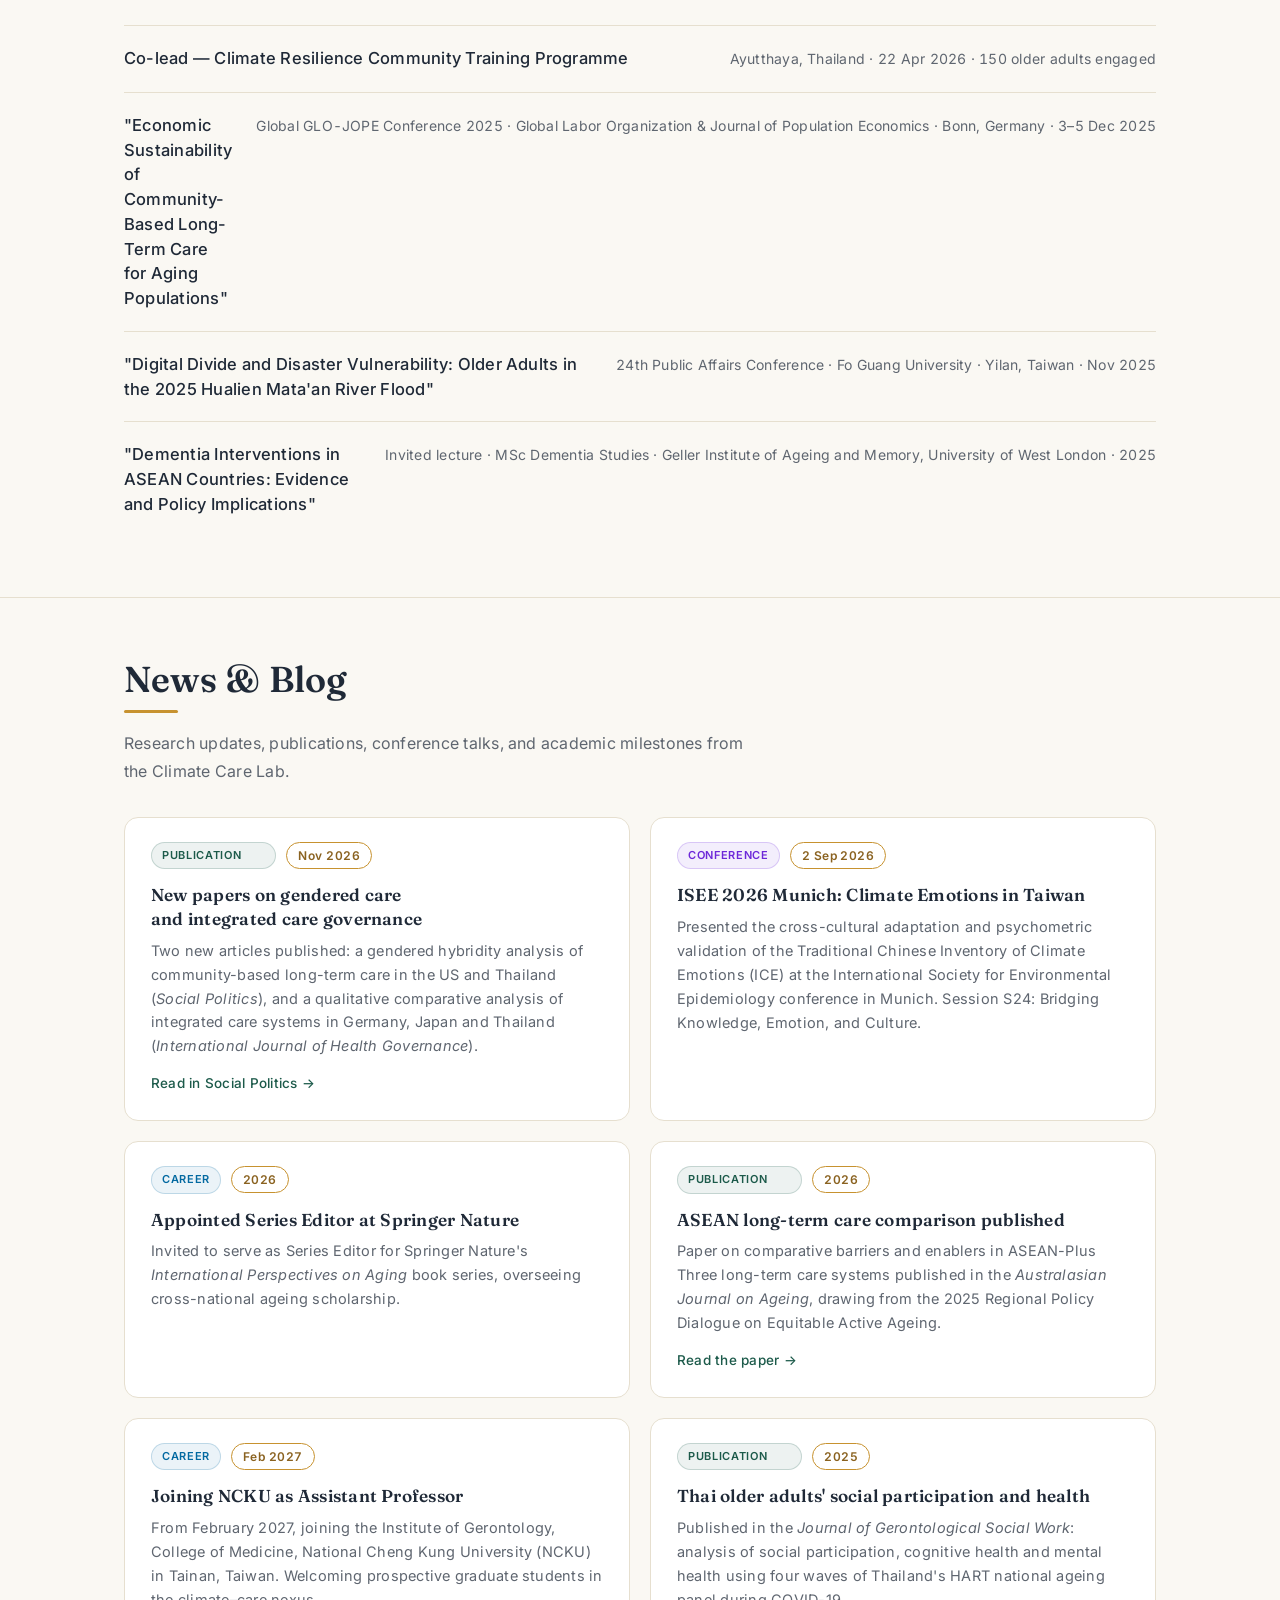
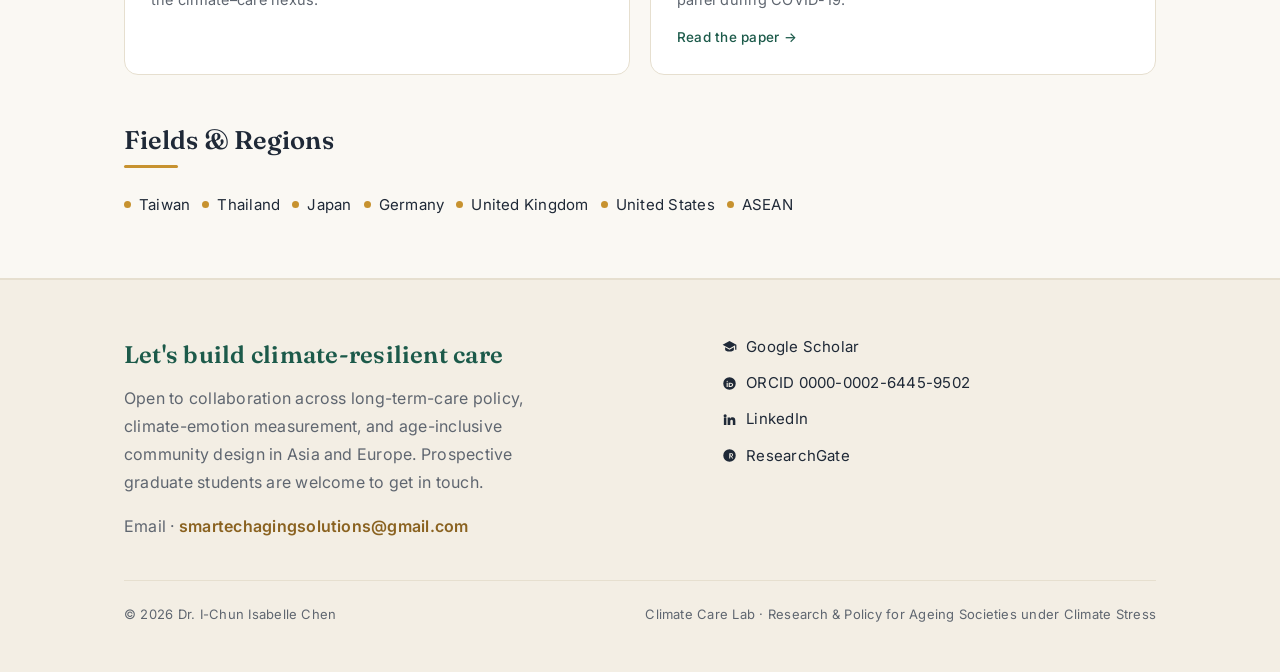
==== commit ec93ebd6: "Add appointments, talks, edited books; fix name consistency - Add TU Dortmund visiting researcher an" ====
--- a/index.html
+++ b/index.html
@@ -3,21 +3,21 @@
 <head>
 <meta charset="utf-8">
 <meta name="viewport" content="width=device-width, initial-scale=1, viewport-fit=cover">
-<title>I-Chun Chen, PhD — Climate–Care Nexus | Gerontology & Long-Term Care Policy</title>
-<meta name="description" content="I-Chun Chen (陳怡君), PhD — researcher on the climate–care nexus in ageing societies. Measuring climate vulnerability in long-term care across Asia and Europe. Founding Convener, Inter-CARE. Director, Climate Care Lab.">
+<title>Dr. I-Chun Isabelle Chen — Climate–Care Nexus | Gerontology & Long-Term Care Policy</title>
+<meta name="description" content="Dr. I-Chun Isabelle Chen (陳怡君) — researcher on the climate–care nexus in ageing societies. Measuring climate vulnerability in long-term care across Asia and Europe. Founding Convener, Inter-CARE. Director, Climate Care Lab.">
 <meta name="keywords" content="I-Chun Chen, 陳怡君, climate change ageing, long-term care policy, gerontology, climate resilience, older adults, disaster care, CCNI, CVCVI, ICE, climate emotions, Chulalongkorn University, NCKU, Inter-CARE, Climate Care Lab, 氣候變遷 高齡, 長期照護政策, 老年學, 氣候韌性, 氣候照護實驗室">
 <link rel="canonical" href="https://ichunchen.org/">
 <meta property="og:type" content="profile">
-<meta property="og:title" content="I-Chun Chen, PhD — Climate–Care Nexus in Ageing Societies">
+<meta property="og:title" content="Dr. I-Chun Isabelle Chen — Climate–Care Nexus in Ageing Societies">
 <meta property="og:description" content="Researcher measuring care continuity for older adults under climate risk across Asia. Founding Convener of Inter-CARE. Director, Climate Care Lab.">
 <meta property="og:url" content="https://ichunchen.org/">
 <meta property="og:image" content="https://ichunchen.org/portrait.jpg">
-<meta property="og:site_name" content="I-Chun Chen, PhD">
+<meta property="og:site_name" content="Dr. I-Chun Isabelle Chen">
 <meta property="og:locale" content="en_US">
 <meta property="og:locale:alternate" content="zh_TW">
 <meta name="twitter:card" content="summary_large_image">
-<meta name="twitter:title" content="I-Chun Chen, PhD — Climate–Care Nexus in Ageing Societies">
-<meta name="twitter:description" content="Researcher on climate-resilient, age-inclusive care across Asia and Europe. Director, Climate Care Lab.">
+<meta name="twitter:title" content="Dr. I-Chun Isabelle Chen — Climate–Care Nexus in Ageing Societies">
+<meta name="twitter:description" content="Dr. I-Chun Isabelle Chen — researcher on climate-resilient, age-inclusive care across Asia and Europe. Director, Climate Care Lab.">
 <meta name="twitter:image" content="https://ichunchen.org/portrait.jpg">
 <meta name="author" content="I-Chun Chen">
 <link rel="author" href="https://orcid.org/0000-0002-6445-9502">
@@ -109,6 +109,7 @@
         <a href="#teaching" data-i18n="nav.teaching">Teaching</a>
         <a href="#awards" data-i18n="nav.awards">Awards</a>
         <a href="#service" data-i18n="nav.service">Service</a>
+        <a href="#talks" data-i18n="nav.talks">Talks</a>
         <a href="#blog" data-i18n="nav.blog">Blog</a>
         <a href="#contact" data-i18n="nav.contact">Contact</a>
       </nav>
@@ -209,6 +210,18 @@
               <p data-i18n="appt.incOrg">Institute of Gerontology, College of Medicine</p>
               <p data-i18n="appt.incPlace">National Cheng Kung University · Tainan, Taiwan</p>
             </div>
+            <div class="r-entry">
+              <span class="datepill" data-i18n="appt.tudPill">Sep–Dec 2026</span>
+              <h4 data-i18n="appt.tudTitle">Visiting Researcher</h4>
+              <p data-i18n="appt.tudOrg">Chair of Social Structure &amp; Sociology of Ageing Societies</p>
+              <p data-i18n="appt.tudPlace">TU Dortmund University · Dortmund, Germany</p>
+            </div>
+            <div class="r-entry">
+              <span class="datepill" data-i18n="appt.uwlPill">2025–</span>
+              <h4 data-i18n="appt.uwlTitle">Visiting Fellow</h4>
+              <p data-i18n="appt.uwlOrg">Geller Institute of Ageing and Memory</p>
+              <p data-i18n="appt.uwlPlace">University of West London · London, UK</p>
+            </div>
           </div>
         </div>
         <div class="rcol">
@@ -316,6 +329,10 @@
         <div class="pub"><div class="t">Listening to the land: Indigenous eco-cultural narratives, community media and climate resilience in Taiwan's First Nations communities</div><div class="meta"><em>Frontlines of Resilience: Women, Communities and Media in Climate-Affected Asia</em> · Peter Lang · 2026</div></div>
         <div class="pub"><div class="t">Sustainable and equitable health systems in Southeast Asia: community-based long-term care and digital inclusion through a people-centred framework</div><div class="meta"><em>The Handbook of Public Health in the Asia-Pacific</em> · Springer · 2025 · <a href="https://doi.org/10.1007/978-981-97-1788-0_51-1" class="doi" target="_blank" rel="noopener">DOI ↗</a></div></div>
       </div>
+      <h3 class="pub-group-title" data-i18n="pub.editedBooks">Edited Books</h3>
+      <div class="pub-list">
+        <div class="pub"><div class="t" data-i18n="eb1.t"></div><div class="meta" data-i18n="eb1.m"></div></div>
+      </div>
     </div>
   </section>
 
@@ -393,6 +410,29 @@
           <h4 data-i18n="sv.c3h"></h4>
           <ul><li data-i18n="sv.c3a"></li><li data-i18n="sv.c3b"></li><li data-i18n="sv.c3c"></li></ul>
         </div>
+      </div>
+    </div>
+  </section>
+
+  <!-- TALKS -->
+  <section id="talks">
+    <div class="wrap">
+      <div class="sec-head">
+        <span class="sec-kicker" data-i18n="tk.kicker">演講與發表</span>
+        <h2 class="sec-title" data-i18n="tk.title">Selected Talks &amp; Presentations</h2>
+        <p class="sec-intro" data-i18n="tk.intro"></p>
+      </div>
+      <div class="pub-list">
+        <div class="pub"><div class="t" data-i18n="tk1.t"></div><div class="meta" data-i18n="tk1.m"></div></div>
+        <div class="pub"><div class="t" data-i18n="tk2.t"></div><div class="meta" data-i18n="tk2.m"></div></div>
+        <div class="pub"><div class="t" data-i18n="tk3.t"></div><div class="meta" data-i18n="tk3.m"></div></div>
+        <div class="pub"><div class="t" data-i18n="tk4.t"></div><div class="meta" data-i18n="tk4.m"></div></div>
+        <div class="pub"><div class="t" data-i18n="tk5.t"></div><div class="meta" data-i18n="tk5.m"></div></div>
+        <div class="pub"><div class="t" data-i18n="tk6.t"></div><div class="meta" data-i18n="tk6.m"></div></div>
+        <div class="pub"><div class="t" data-i18n="tk7.t"></div><div class="meta" data-i18n="tk7.m"></div></div>
+        <div class="pub"><div class="t" data-i18n="tk8.t"></div><div class="meta" data-i18n="tk8.m"></div></div>
+        <div class="pub"><div class="t" data-i18n="tk9.t"></div><div class="meta" data-i18n="tk9.m"></div></div>
+        <div class="pub"><div class="t" data-i18n="tk10.t"></div><div class="meta" data-i18n="tk10.m"></div></div>
       </div>
     </div>
   </section>
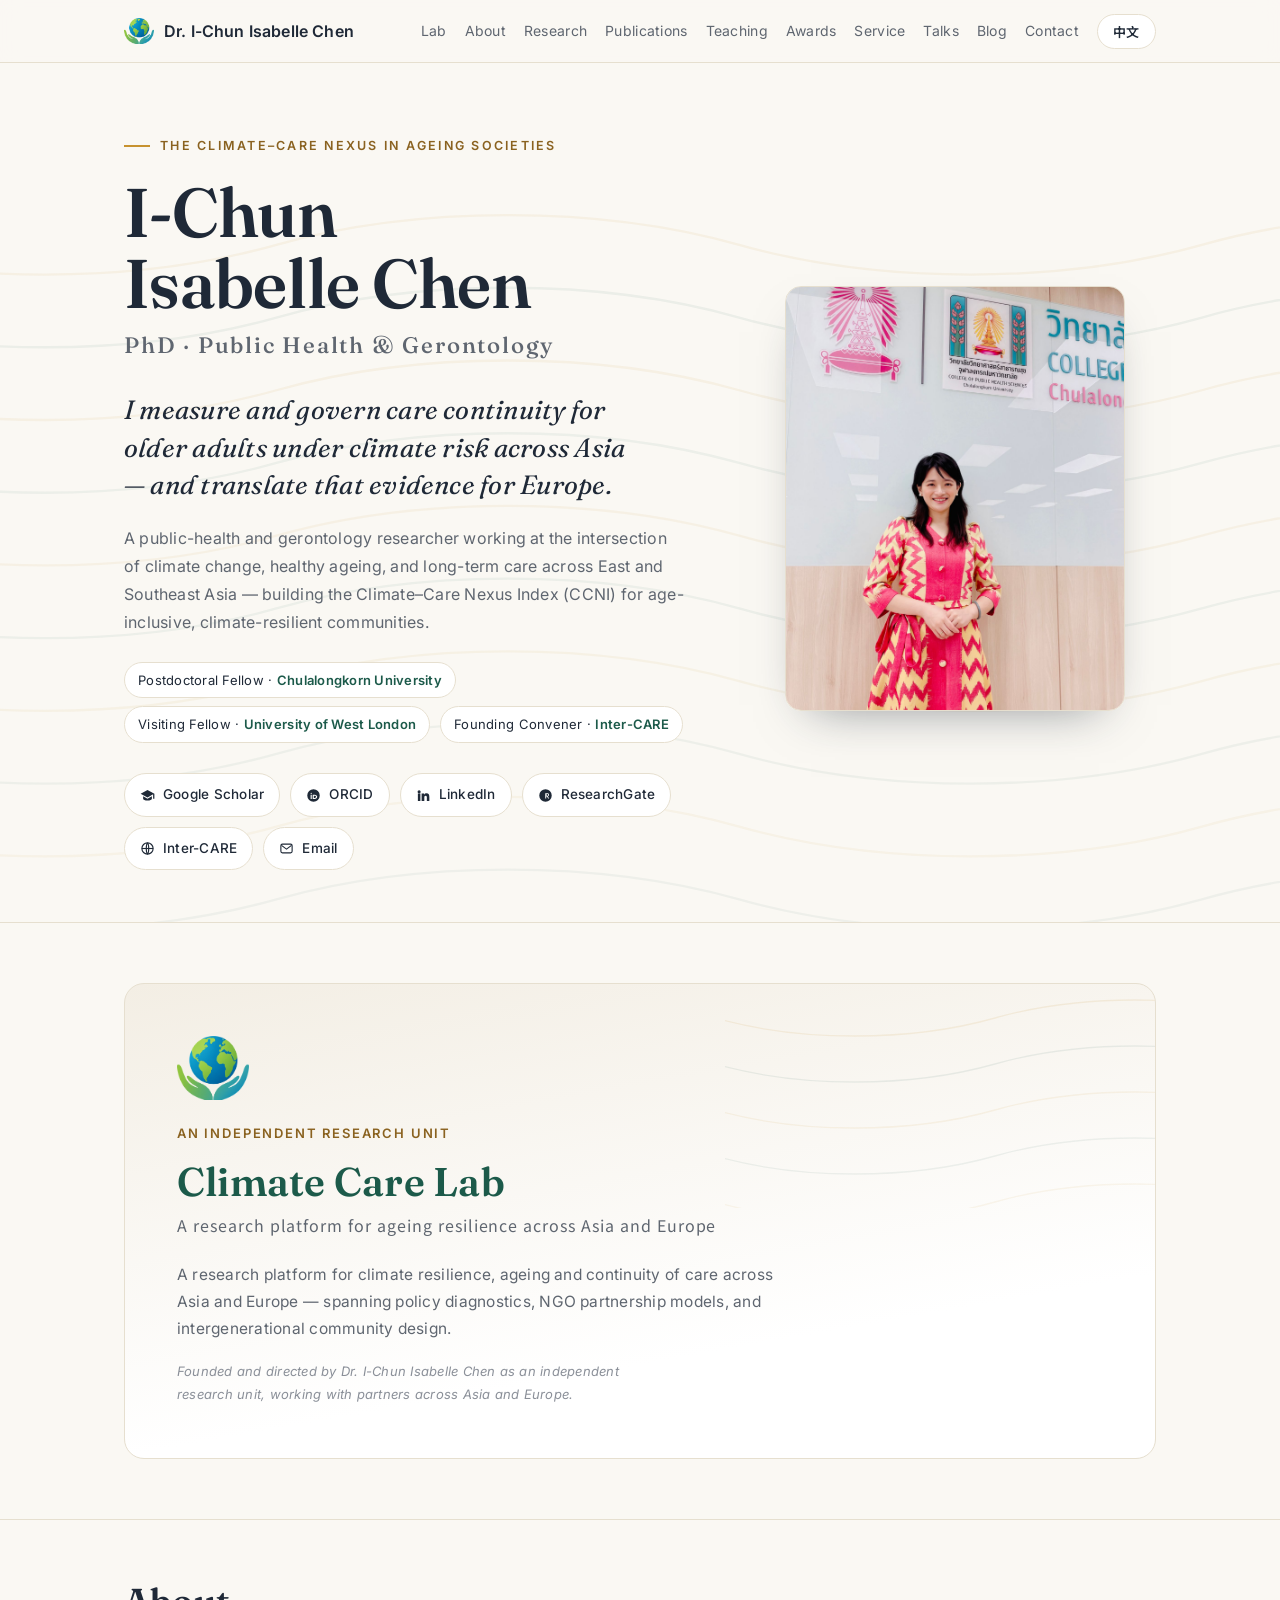
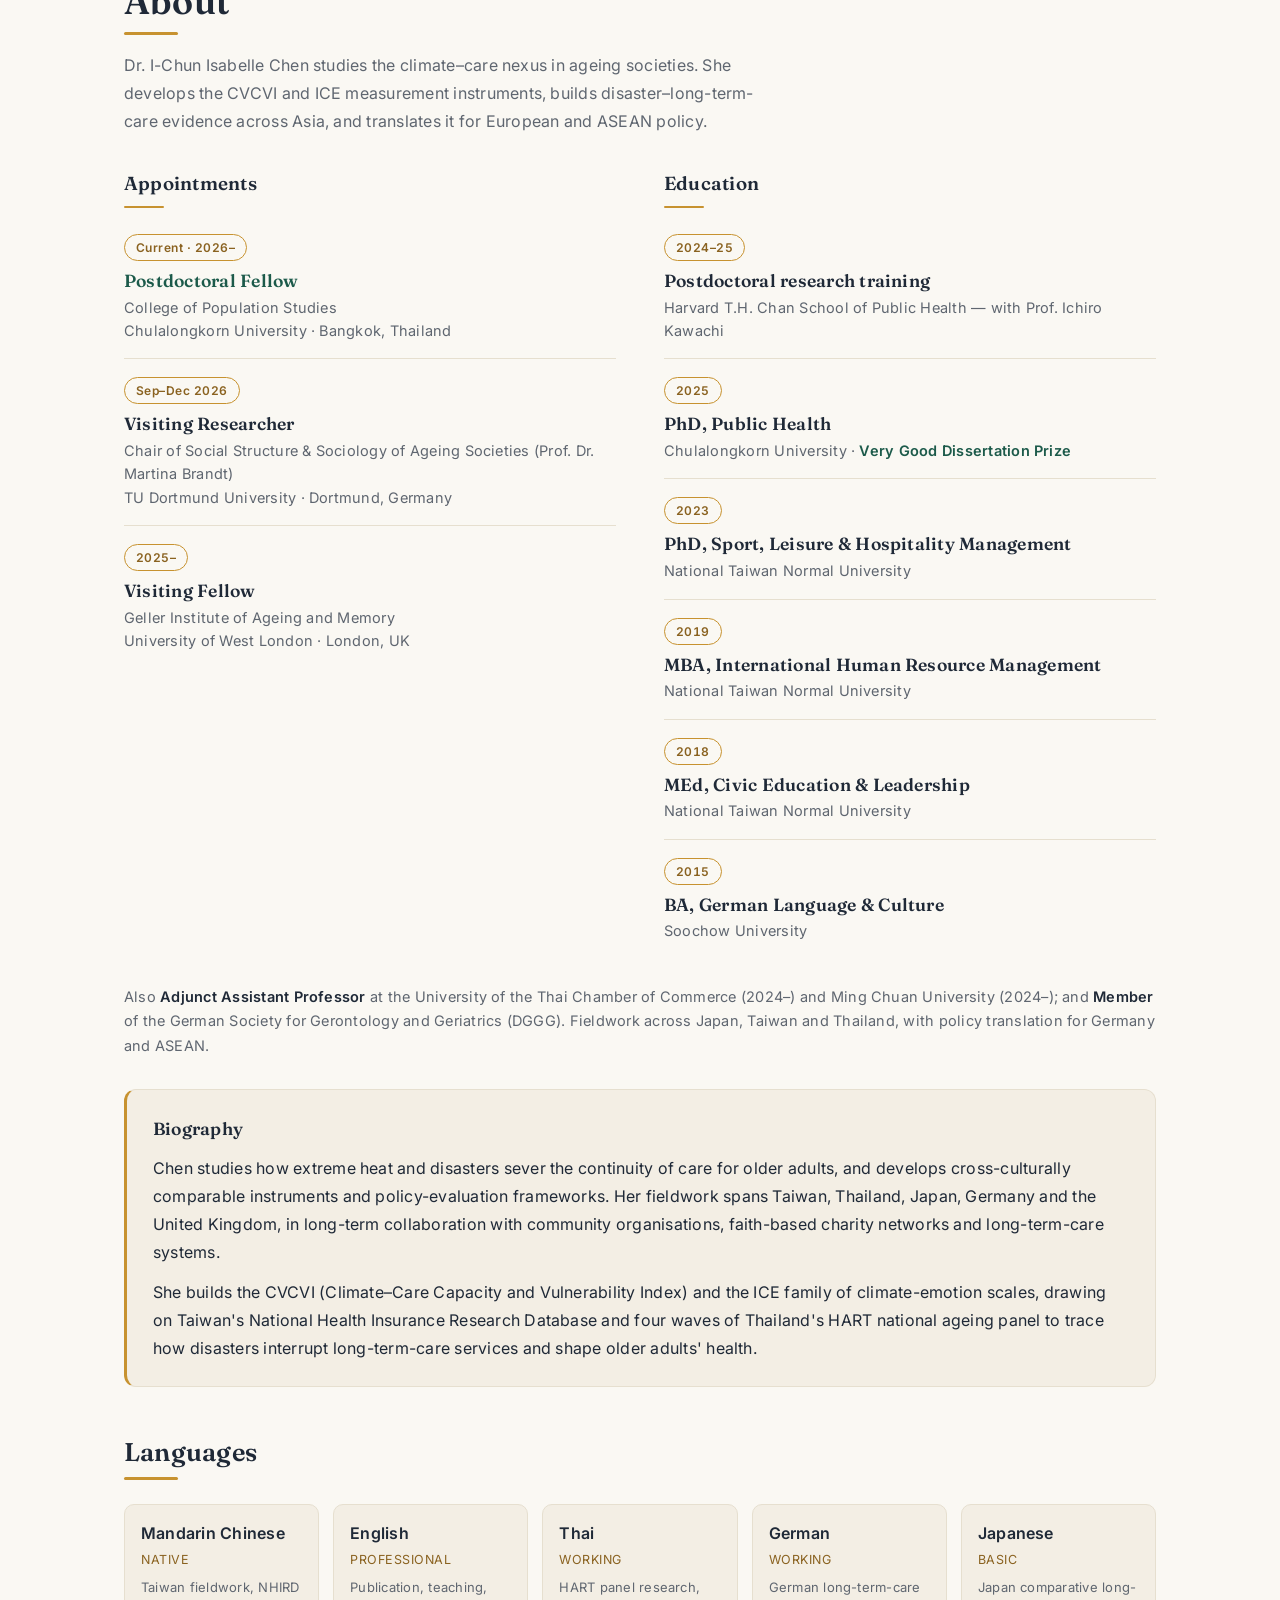
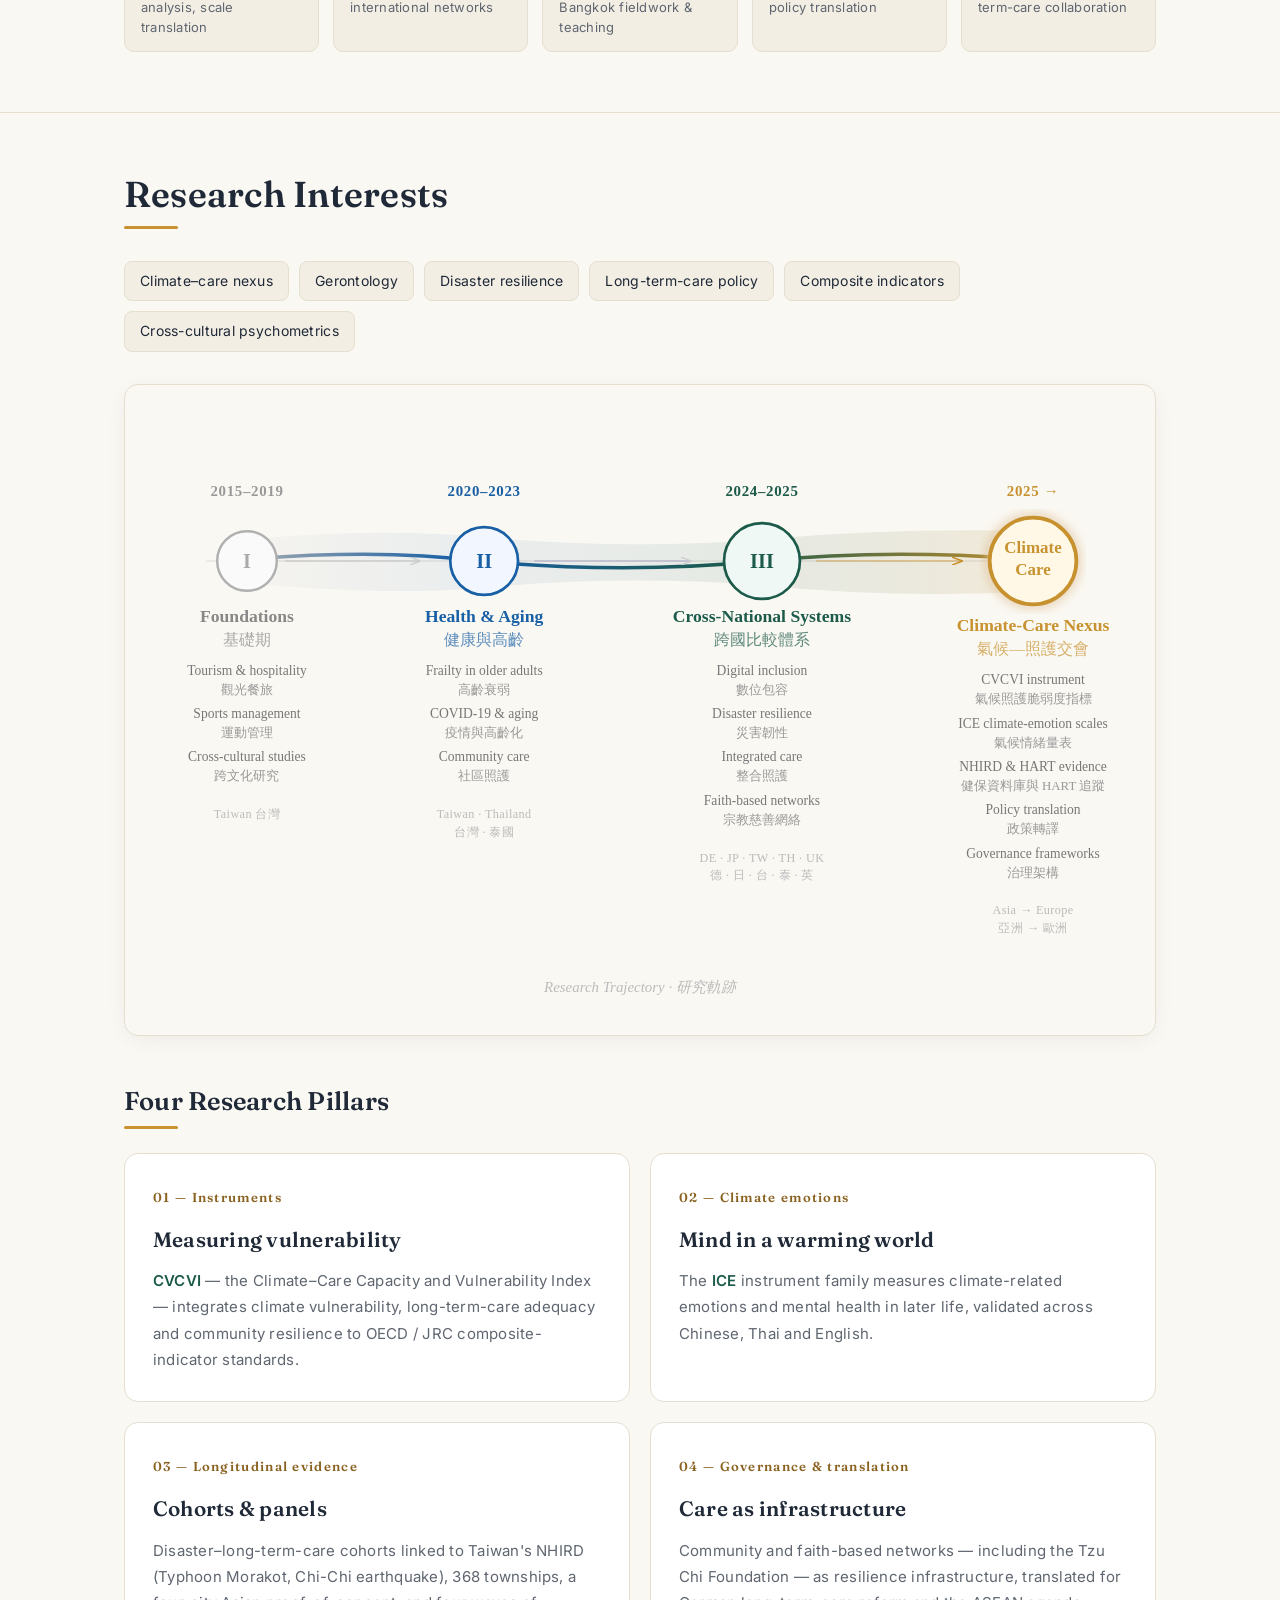
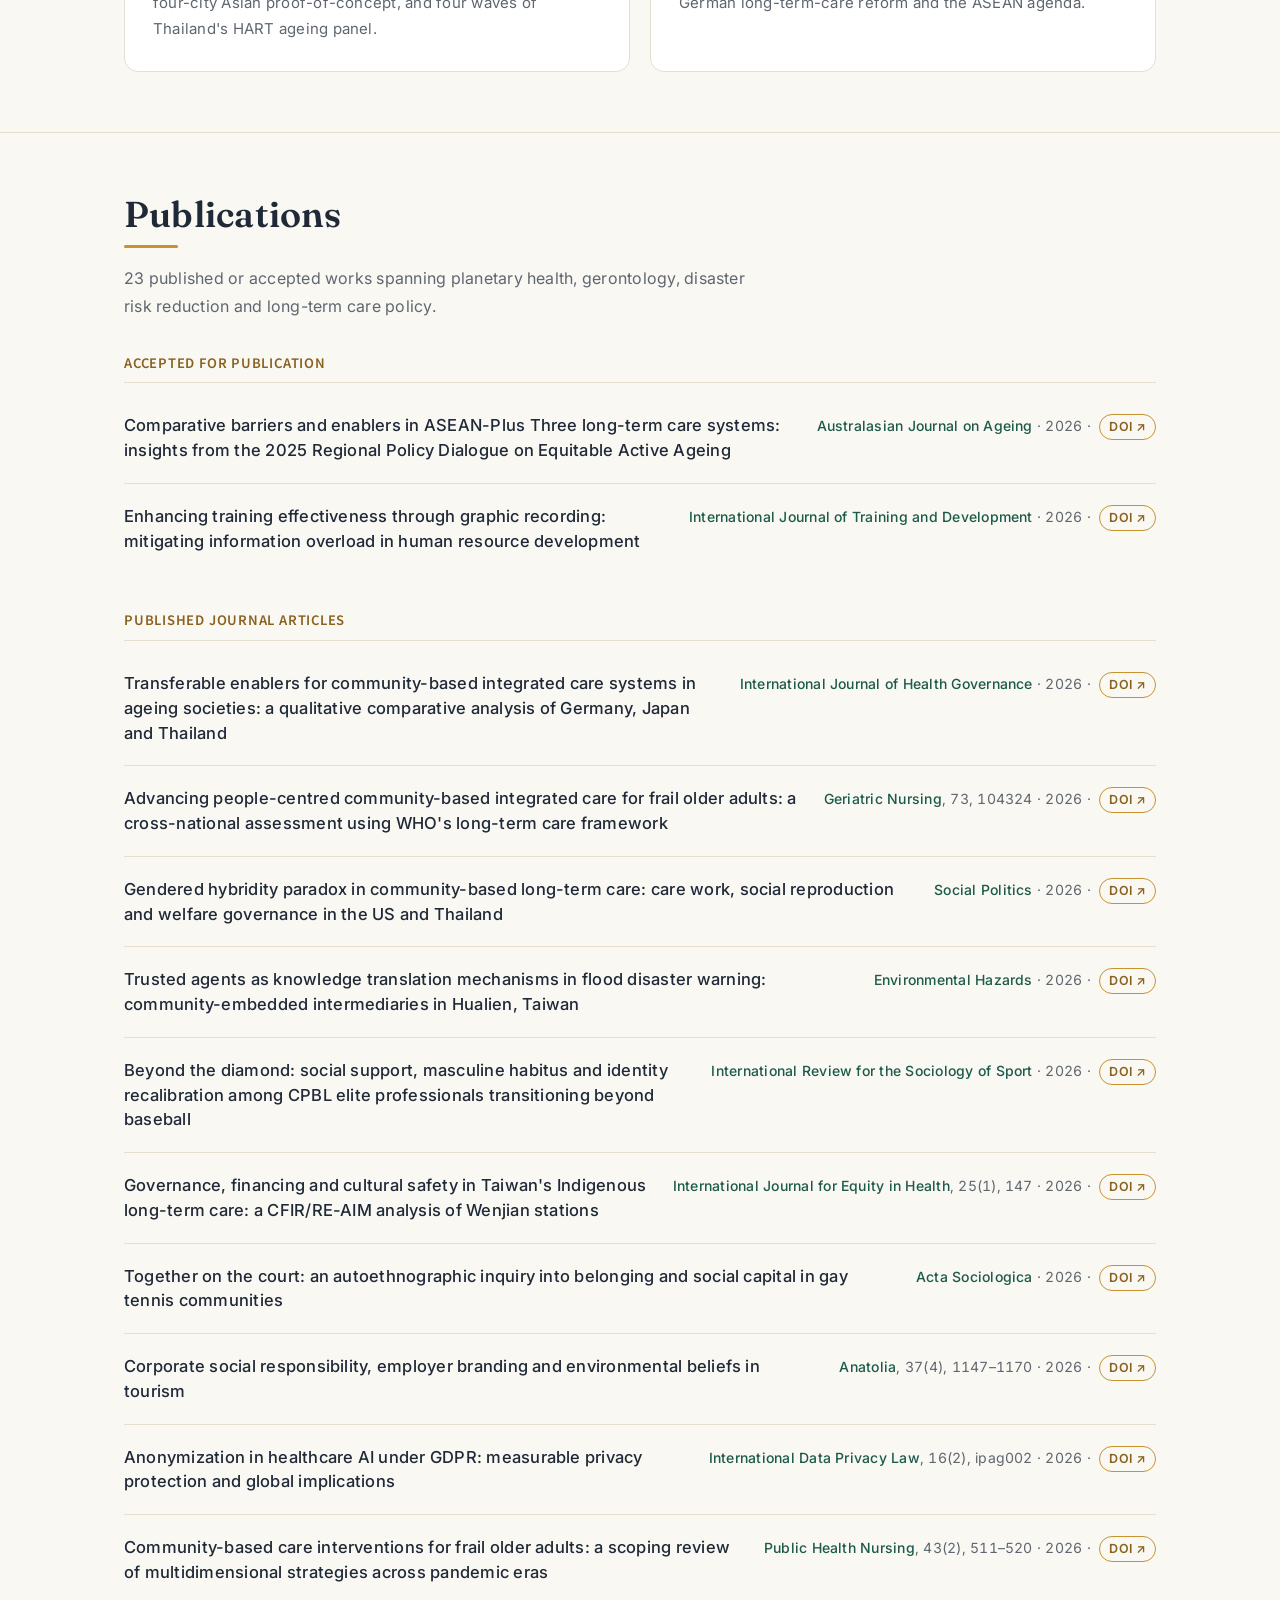
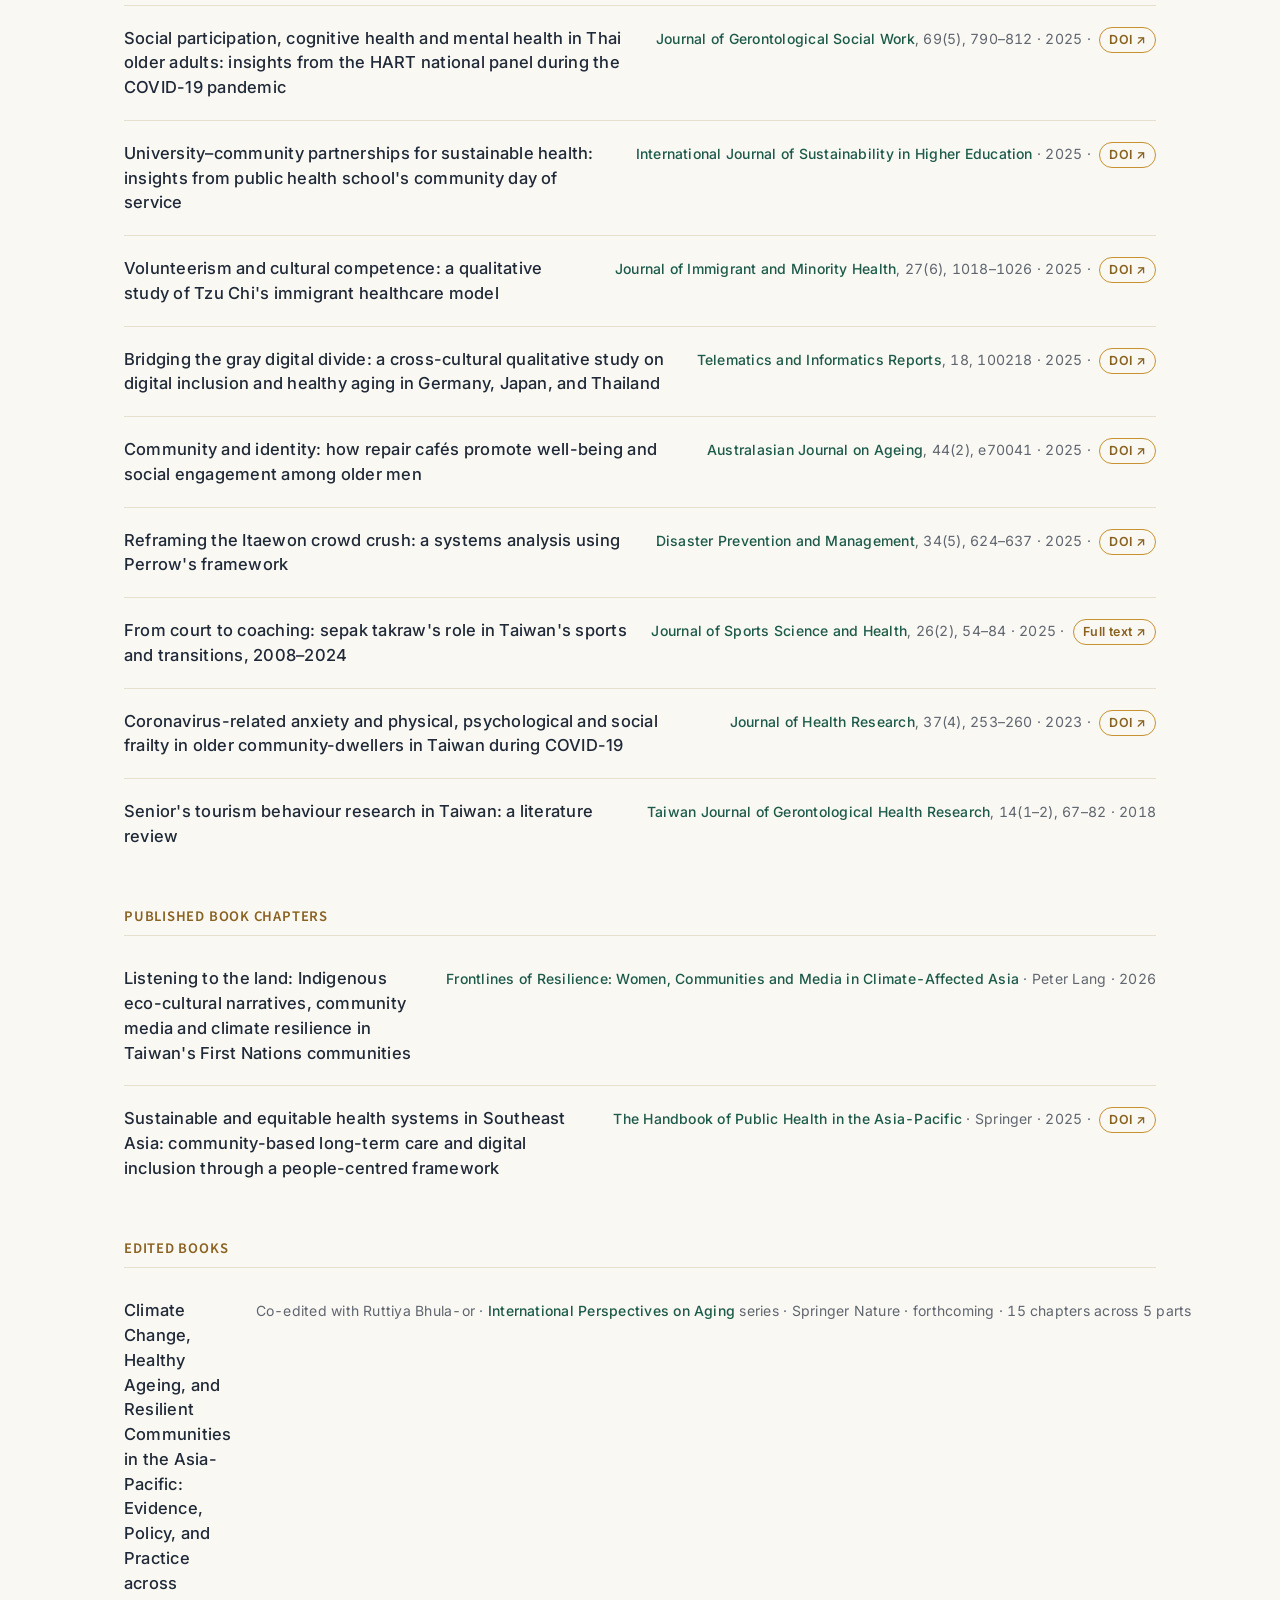
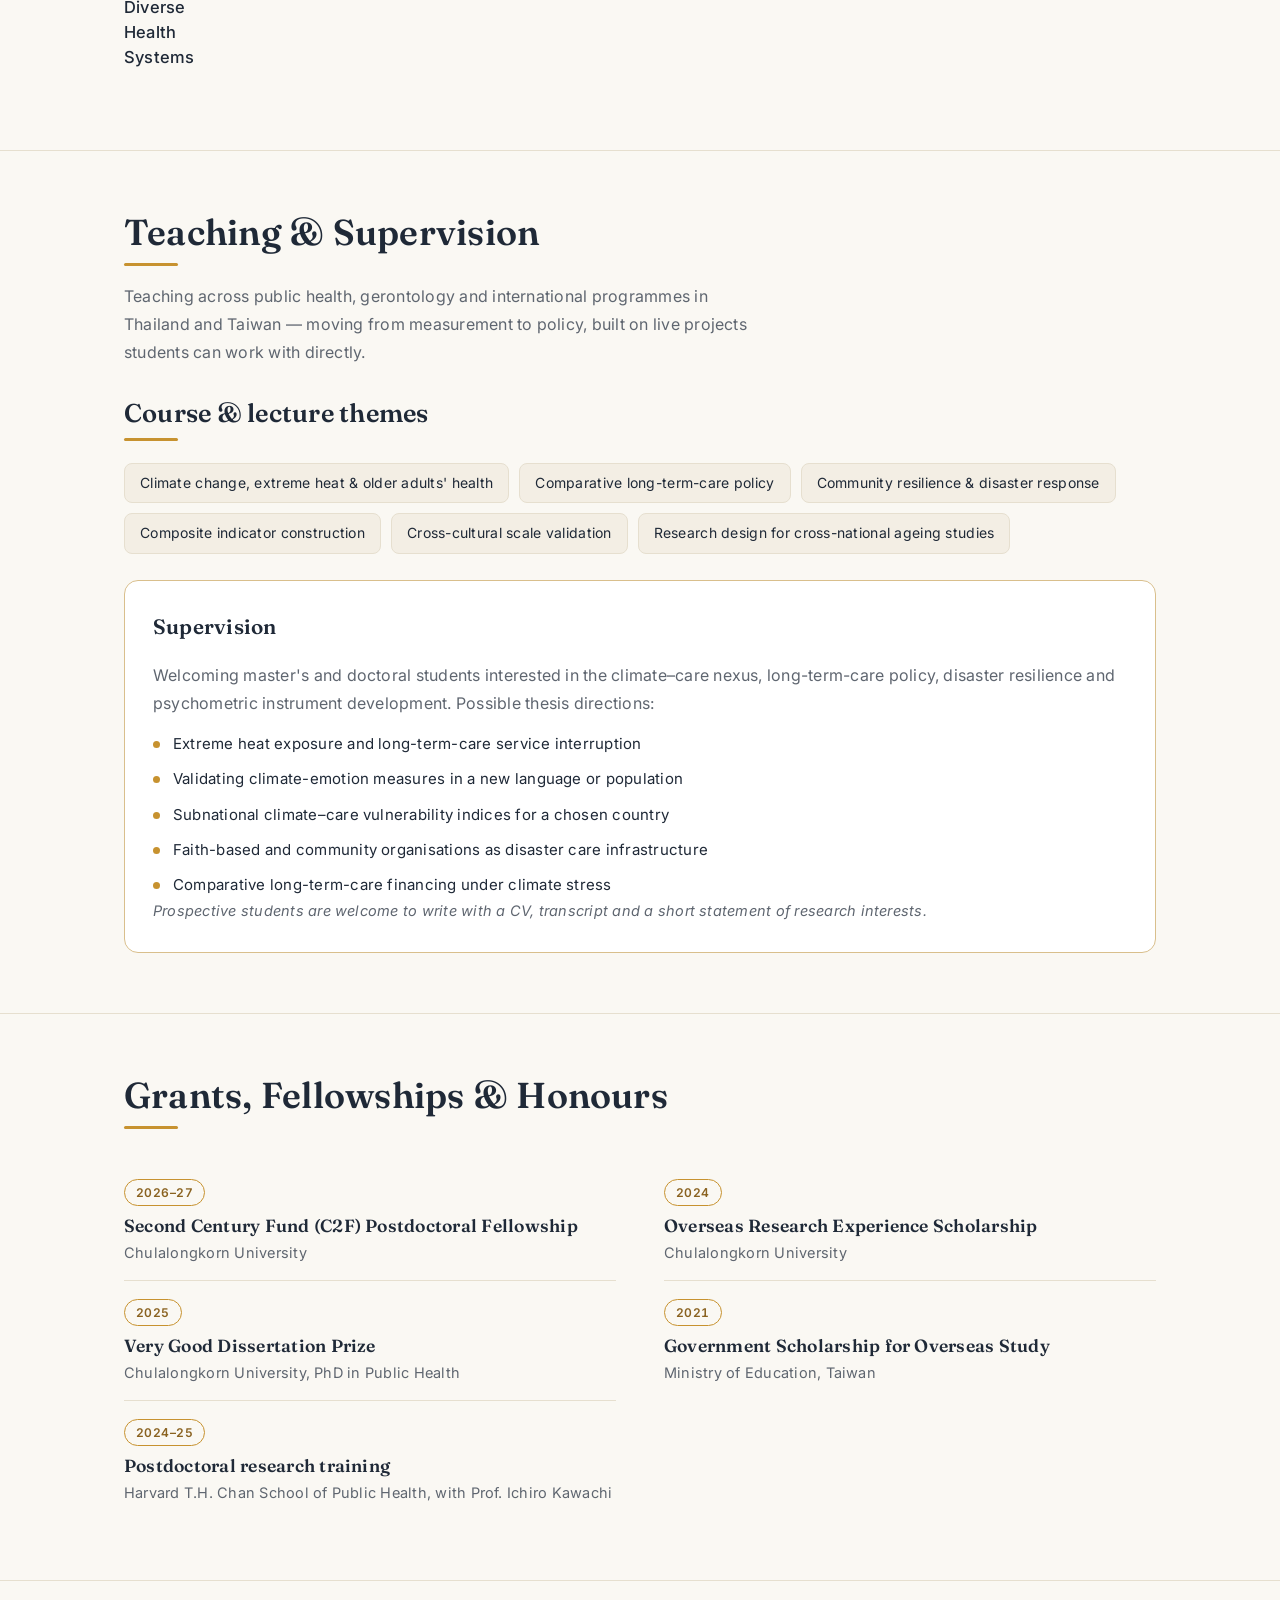
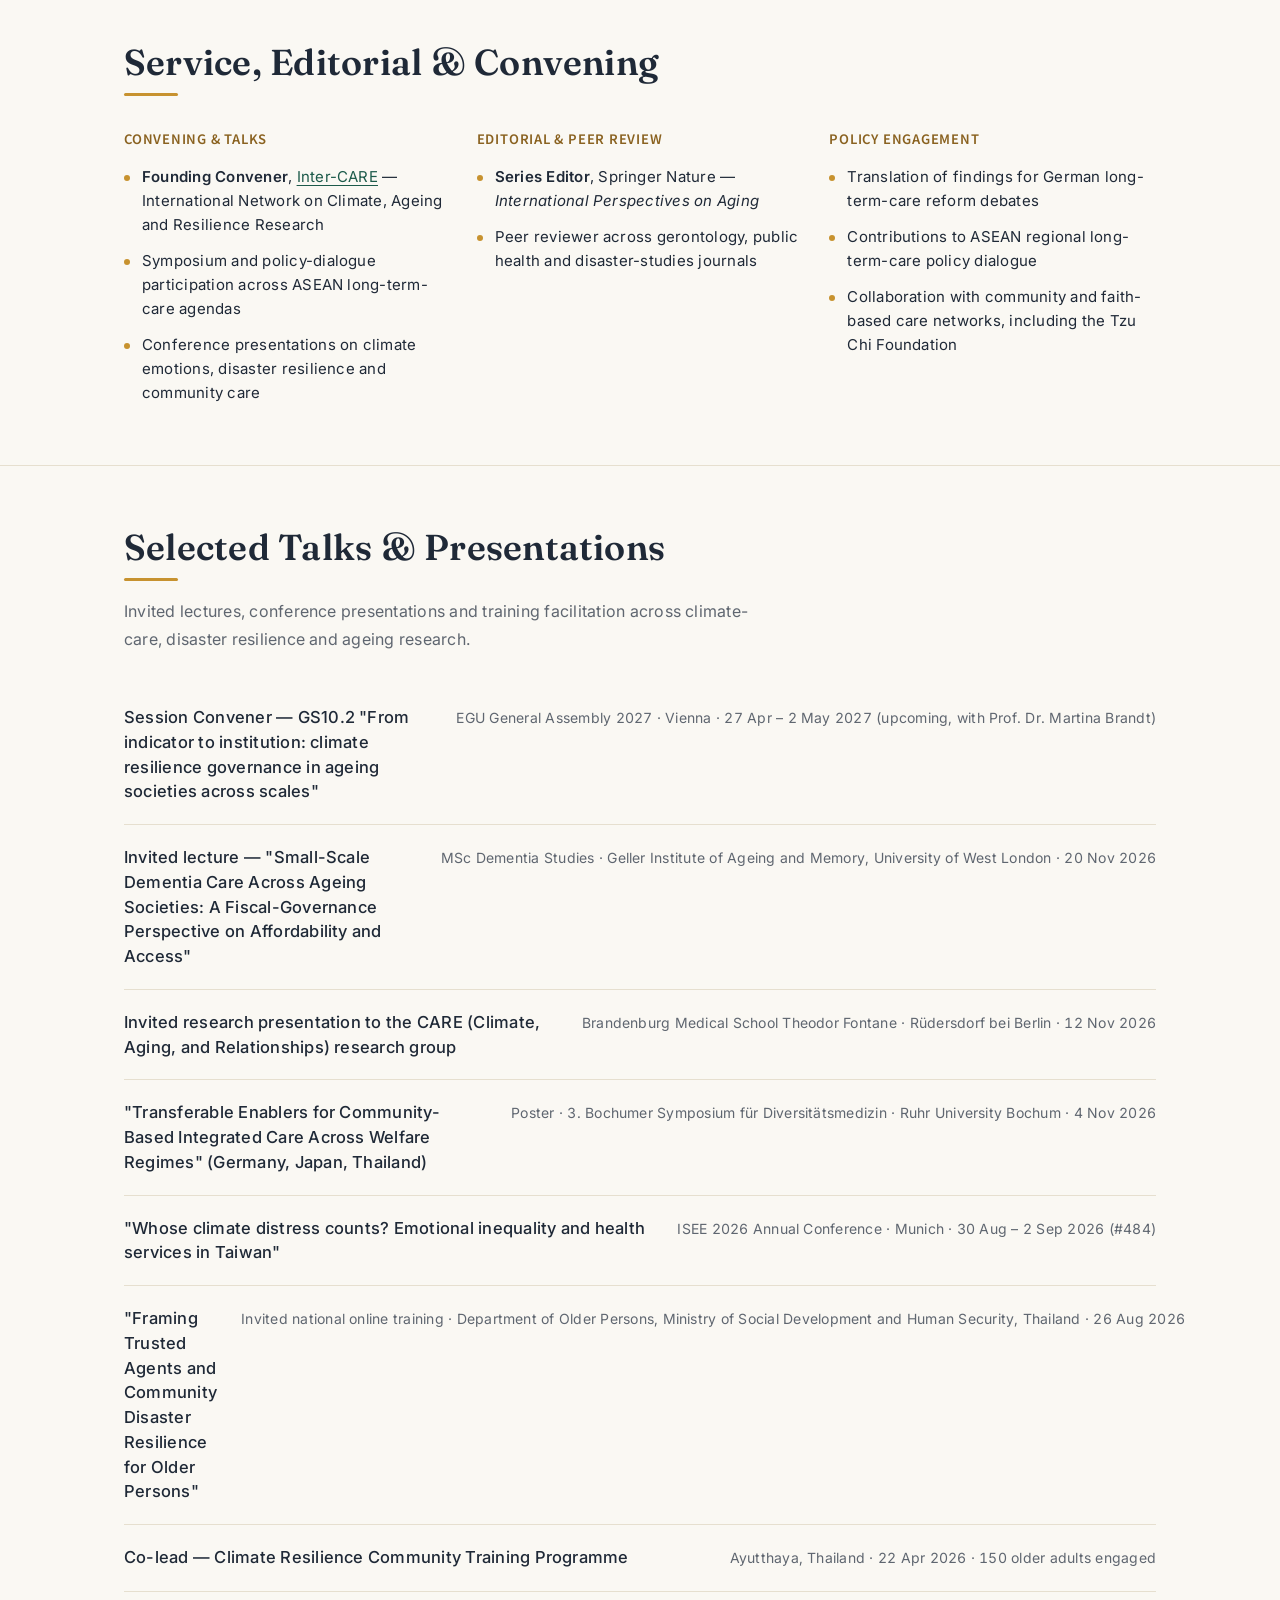
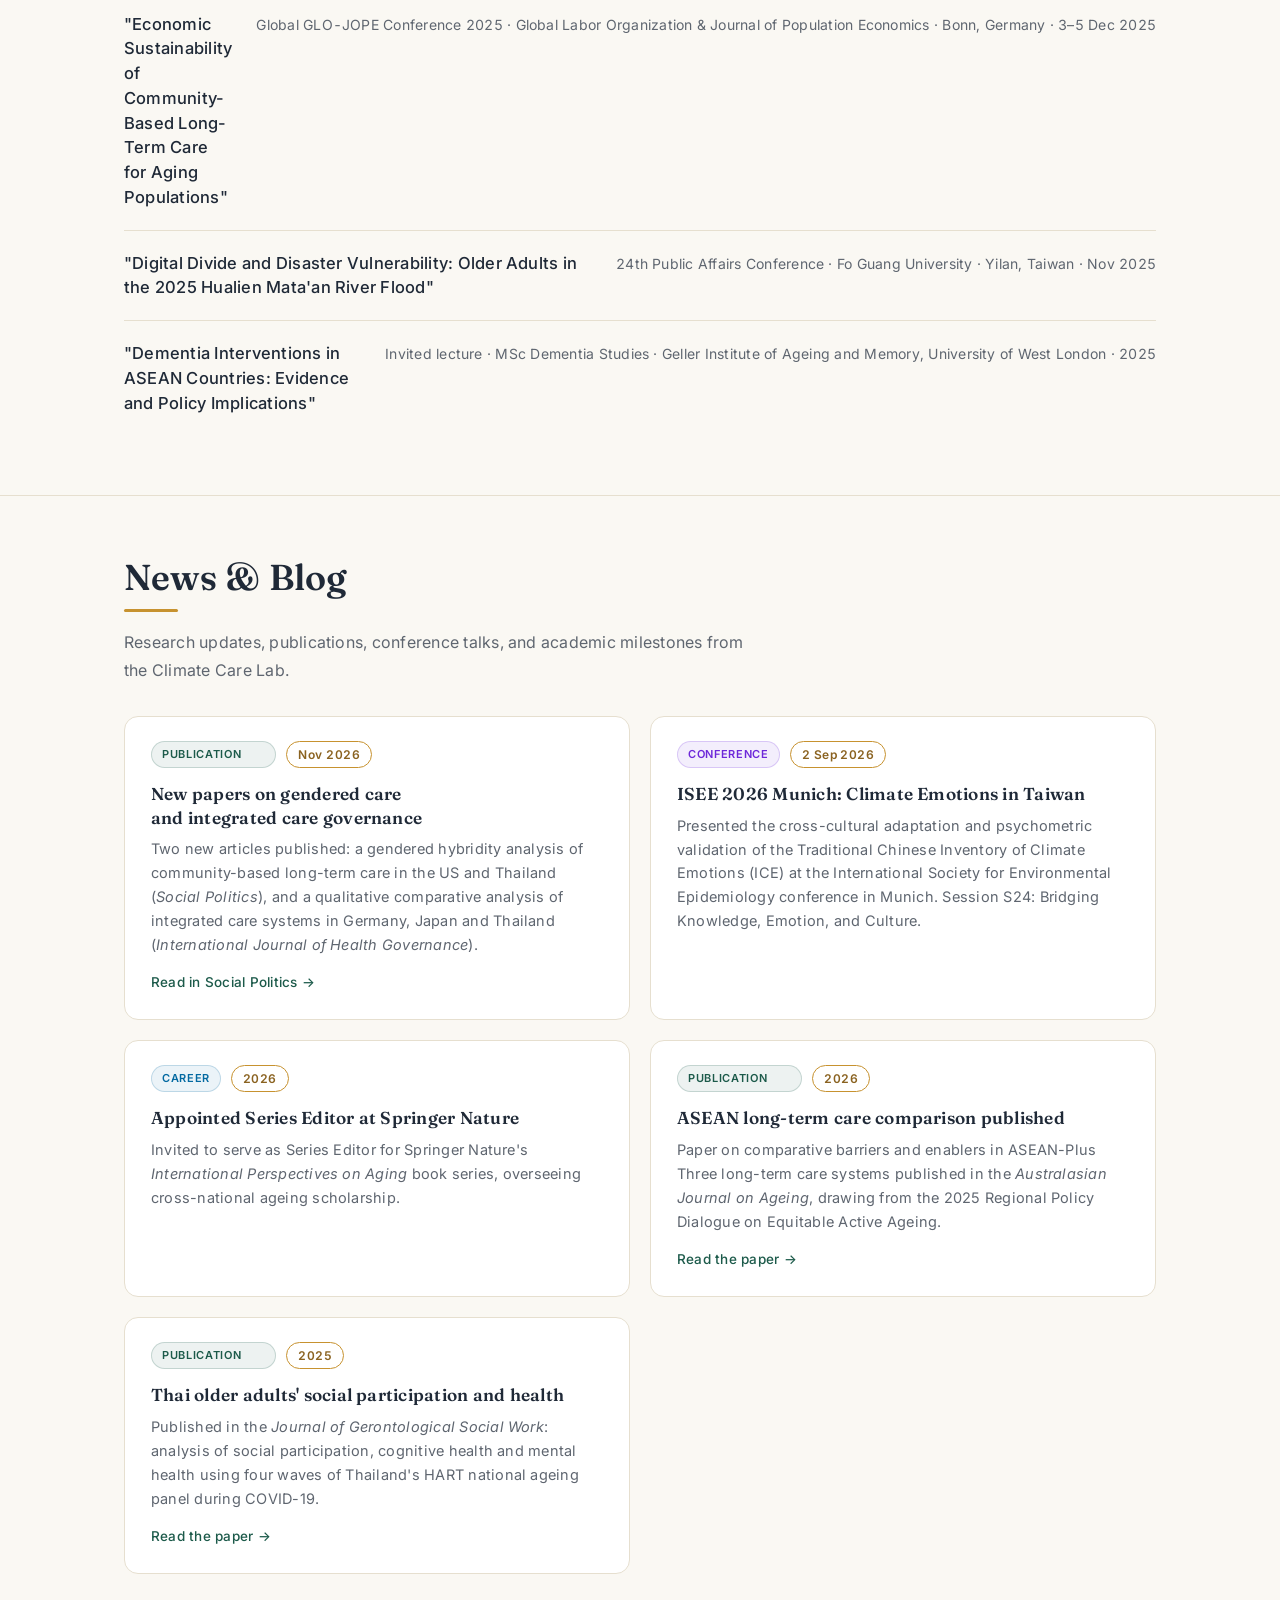
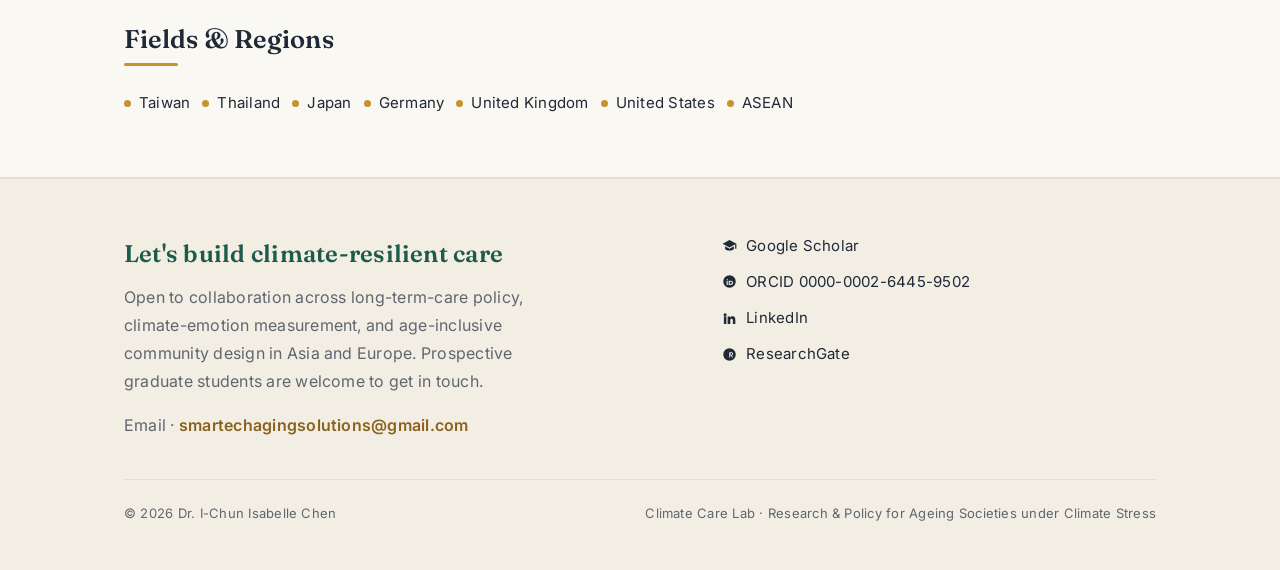
==== commit 754be507: "Hide all NCKU content until Feb 2027 Comment out NCKU appointment entry, blog card, and hero role ch" ====
--- a/index.html
+++ b/index.html
@@ -5,7 +5,7 @@
 <meta name="viewport" content="width=device-width, initial-scale=1, viewport-fit=cover">
 <title>Dr. I-Chun Isabelle Chen — Climate–Care Nexus | Gerontology & Long-Term Care Policy</title>
 <meta name="description" content="Dr. I-Chun Isabelle Chen (陳怡君) — researcher on the climate–care nexus in ageing societies. Measuring climate vulnerability in long-term care across Asia and Europe. Founding Convener, Inter-CARE. Director, Climate Care Lab.">
-<meta name="keywords" content="I-Chun Chen, 陳怡君, climate change ageing, long-term care policy, gerontology, climate resilience, older adults, disaster care, CCNI, CVCVI, ICE, climate emotions, Chulalongkorn University, NCKU, Inter-CARE, Climate Care Lab, 氣候變遷 高齡, 長期照護政策, 老年學, 氣候韌性, 氣候照護實驗室">
+<meta name="keywords" content="I-Chun Chen, 陳怡君, climate change ageing, long-term care policy, gerontology, climate resilience, older adults, disaster care, CCNI, CVCVI, ICE, climate emotions, Chulalongkorn University, Inter-CARE, Climate Care Lab, 氣候變遷 高齡, 長期照護政策, 老年學, 氣候韌性, 氣候照護實驗室">
 <link rel="canonical" href="https://ichunchen.org/">
 <meta property="og:type" content="profile">
 <meta property="og:title" content="Dr. I-Chun Isabelle Chen — Climate–Care Nexus in Ageing Societies">
@@ -49,10 +49,9 @@
     "givenName": "I-Chun",
     "familyName": "Chen",
     "honorificSuffix": "PhD",
-    "jobTitle": ["Postdoctoral Fellow", "Incoming Assistant Professor"],
+    "jobTitle": ["Postdoctoral Fellow"],
     "affiliation": [
       {"@type": "Organization", "name": "Chulalongkorn University", "url": "https://www.chula.ac.th"},
-      {"@type": "Organization", "name": "National Cheng Kung University"},
       {"@type": "Organization", "name": "Climate Care Lab"},
       {"@type": "Organization", "name": "Inter-CARE", "url": "https://sites.google.com/view/inter-care--network/home"}
     ],
@@ -144,7 +143,8 @@
     <p class="hero-sub" data-i18n="hero.sub"></p>
     <div class="roles">
       <span class="role-chip" data-i18n="hero.role1"></span>
-      <span class="role-chip" data-i18n="hero.role2"></span>
+      <!-- NCKU role: hidden until Feb 2027 -->
+      <!-- <span class="role-chip" data-i18n="hero.role2"></span> -->
       <span class="role-chip" data-i18n="hero.role3"></span>
       <span class="role-chip" data-i18n="hero.role4"></span>
     </div>
@@ -204,12 +204,14 @@
               <p data-i18n="appt.curOrg">College of Population Studies</p>
               <p data-i18n="appt.curPlace">Chulalongkorn University · Bangkok, Thailand</p>
             </div>
+            <!-- NCKU: hidden until Feb 2027
             <div class="r-entry hl">
               <span class="datepill" data-i18n="appt.incPill">Incoming · Feb 2027</span>
               <h4 data-i18n="appt.incTitle">Assistant Professor</h4>
               <p data-i18n="appt.incOrg">Institute of Gerontology, College of Medicine</p>
               <p data-i18n="appt.incPlace">National Cheng Kung University · Tainan, Taiwan</p>
             </div>
+            -->
             <div class="r-entry">
               <span class="datepill" data-i18n="appt.tudPill">Sep–Dec 2026</span>
               <h4 data-i18n="appt.tudTitle">Visiting Researcher</h4>
@@ -468,11 +470,13 @@
           <p data-i18n="b5.p"></p>
           <a class="blog-more" href="https://doi.org/10.1111/ajag.70237" target="_blank" rel="noopener" data-i18n="b5.link"></a>
         </article>
+        <!-- NCKU blog entry: hidden until Feb 2027
         <article class="blog-card">
           <div class="blog-head"><span class="blog-cat career" data-i18n="blog.catCareer">Career</span><span class="datepill" data-i18n="b6.d">2027</span></div>
           <h3 data-i18n="b6.h"></h3>
           <p data-i18n="b6.p"></p>
         </article>
+        -->
         <article class="blog-card">
           <div class="blog-head"><span class="blog-cat pub" data-i18n="blog.catPub">Publication</span><span class="datepill" data-i18n="b7.d">2025</span></div>
           <h3 data-i18n="b7.h"></h3>
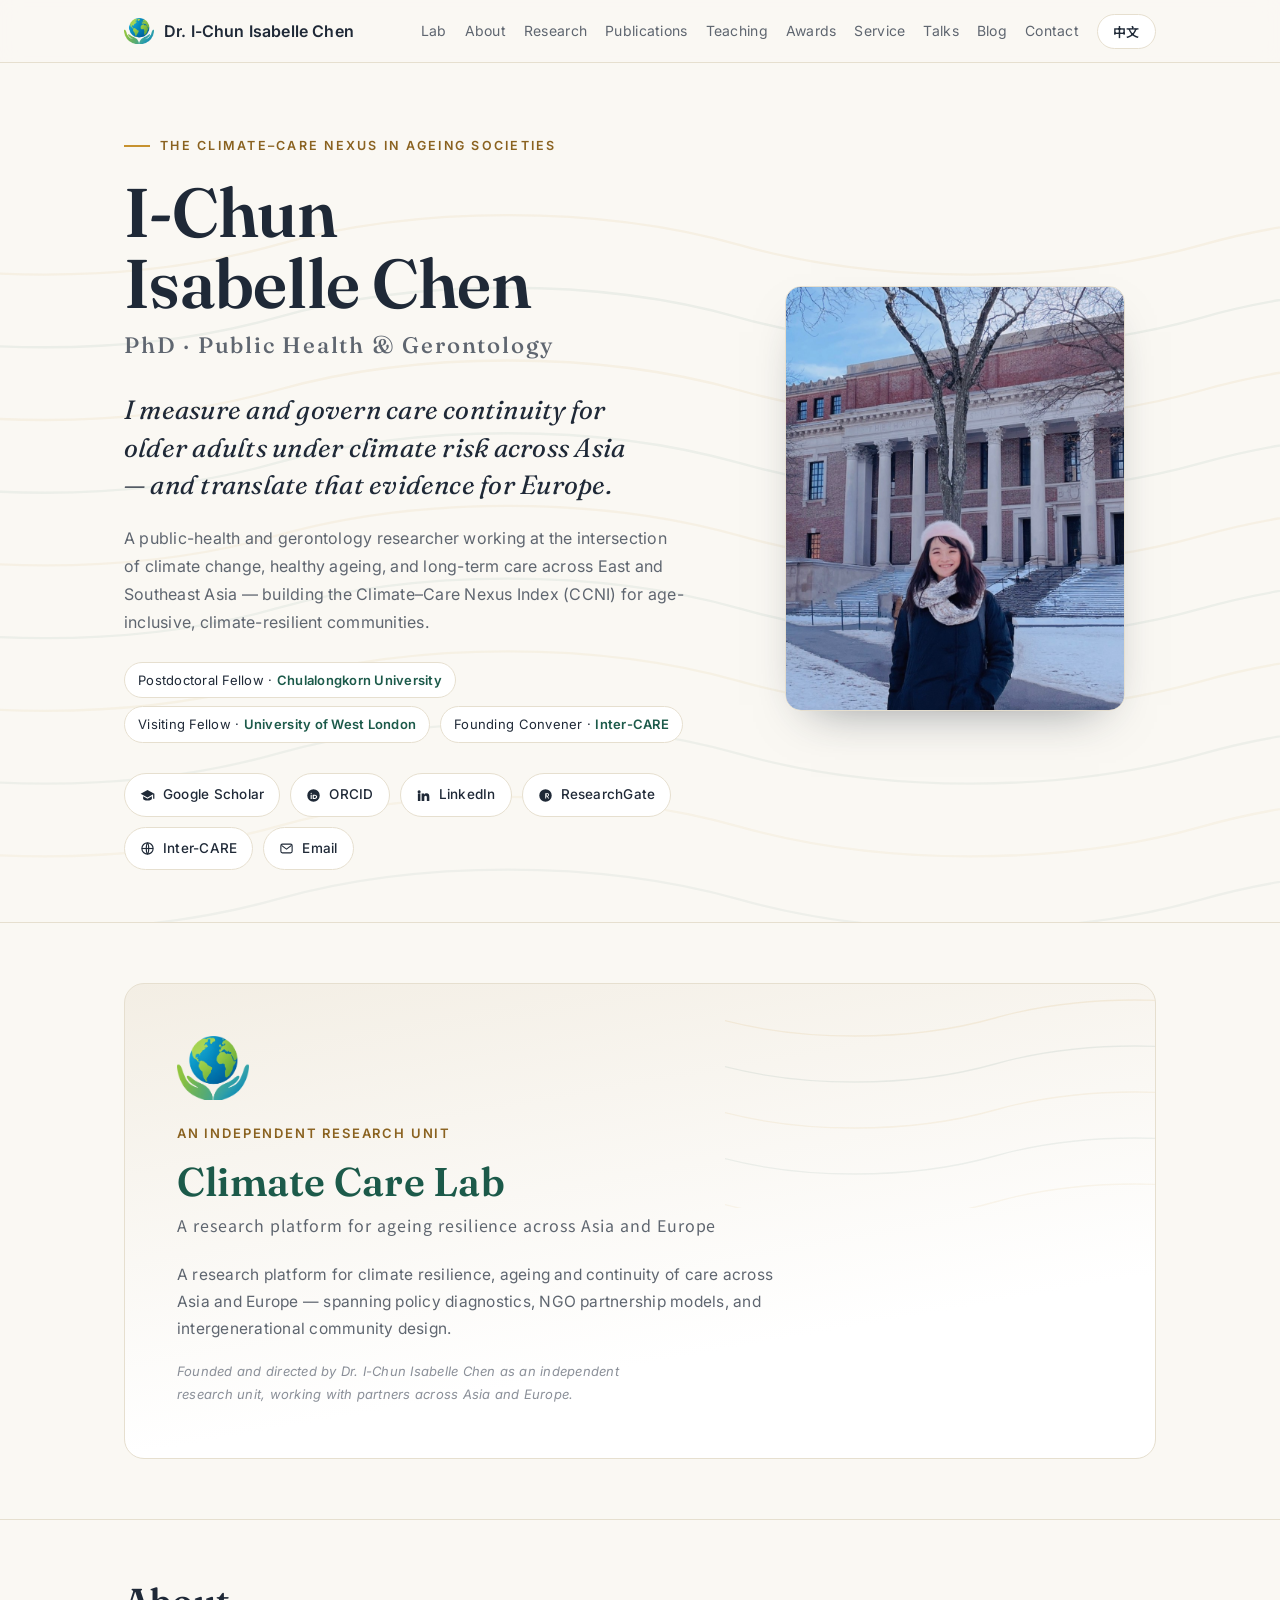
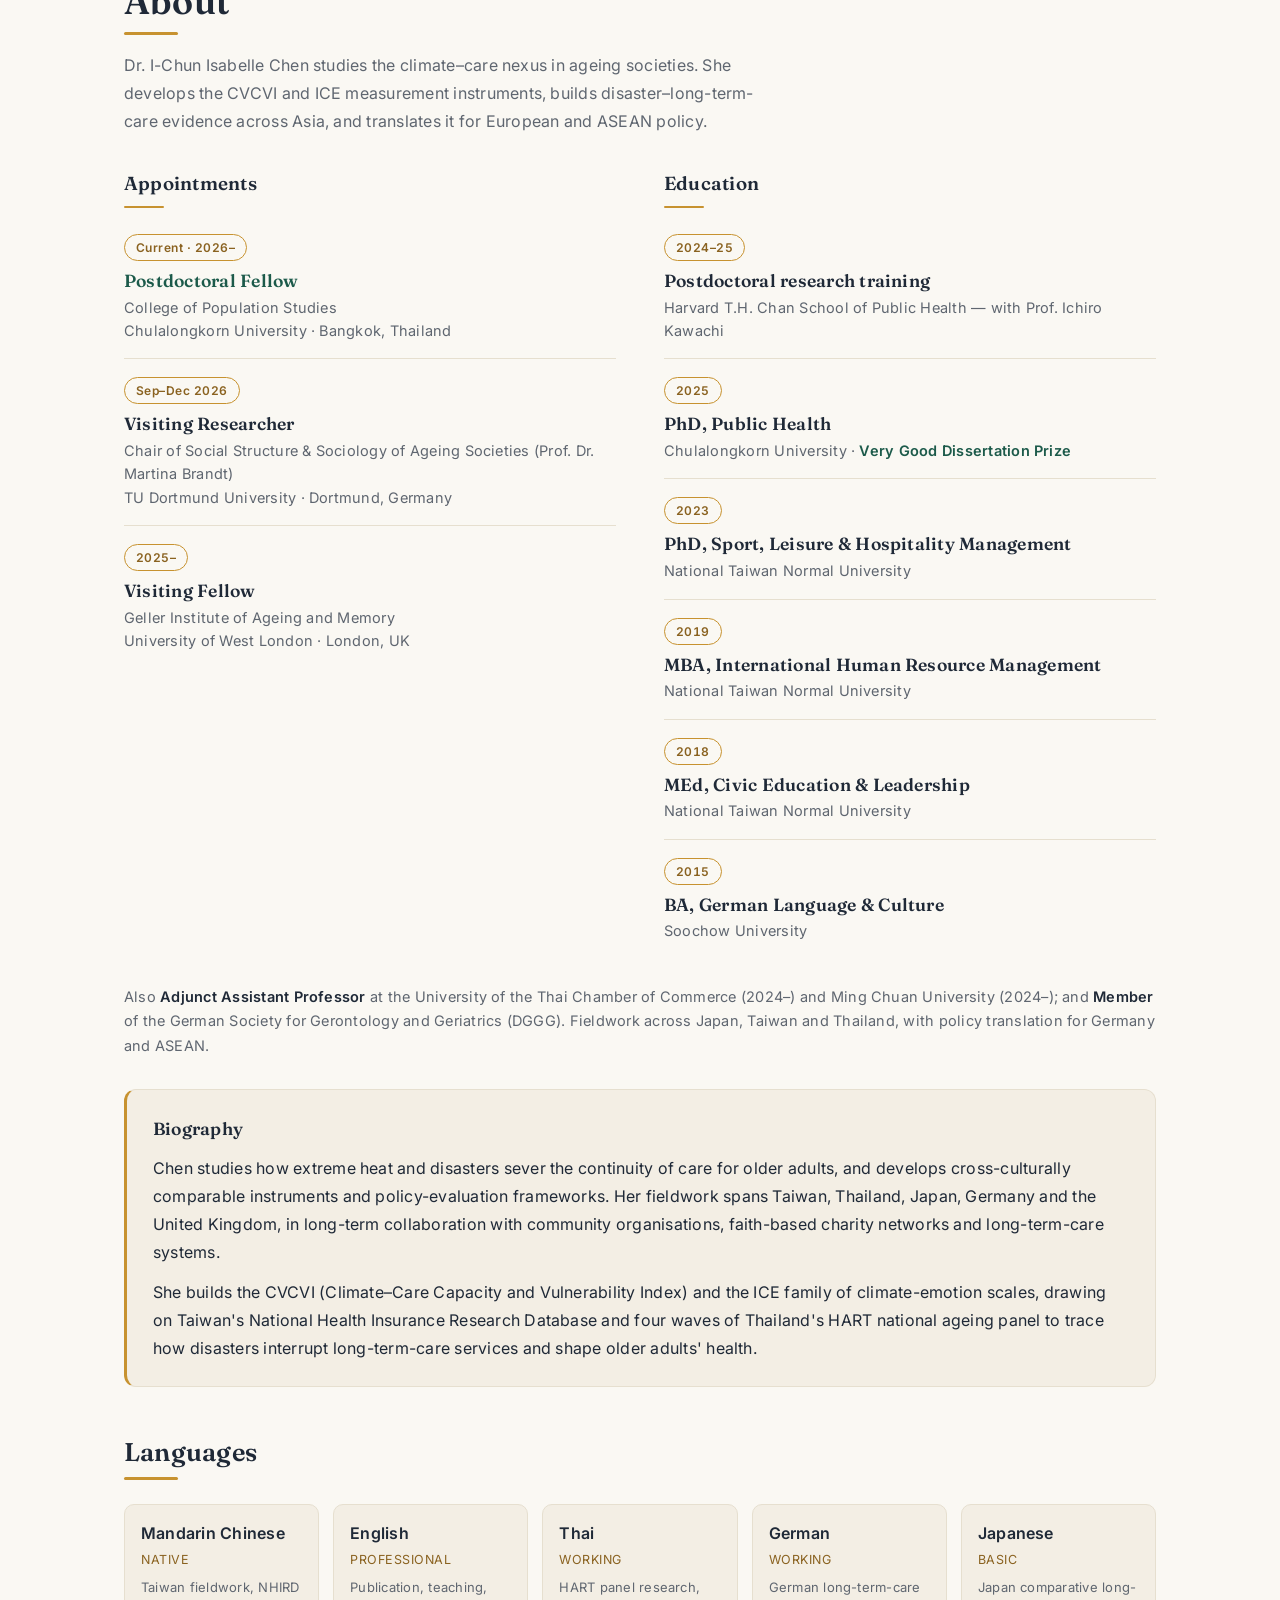
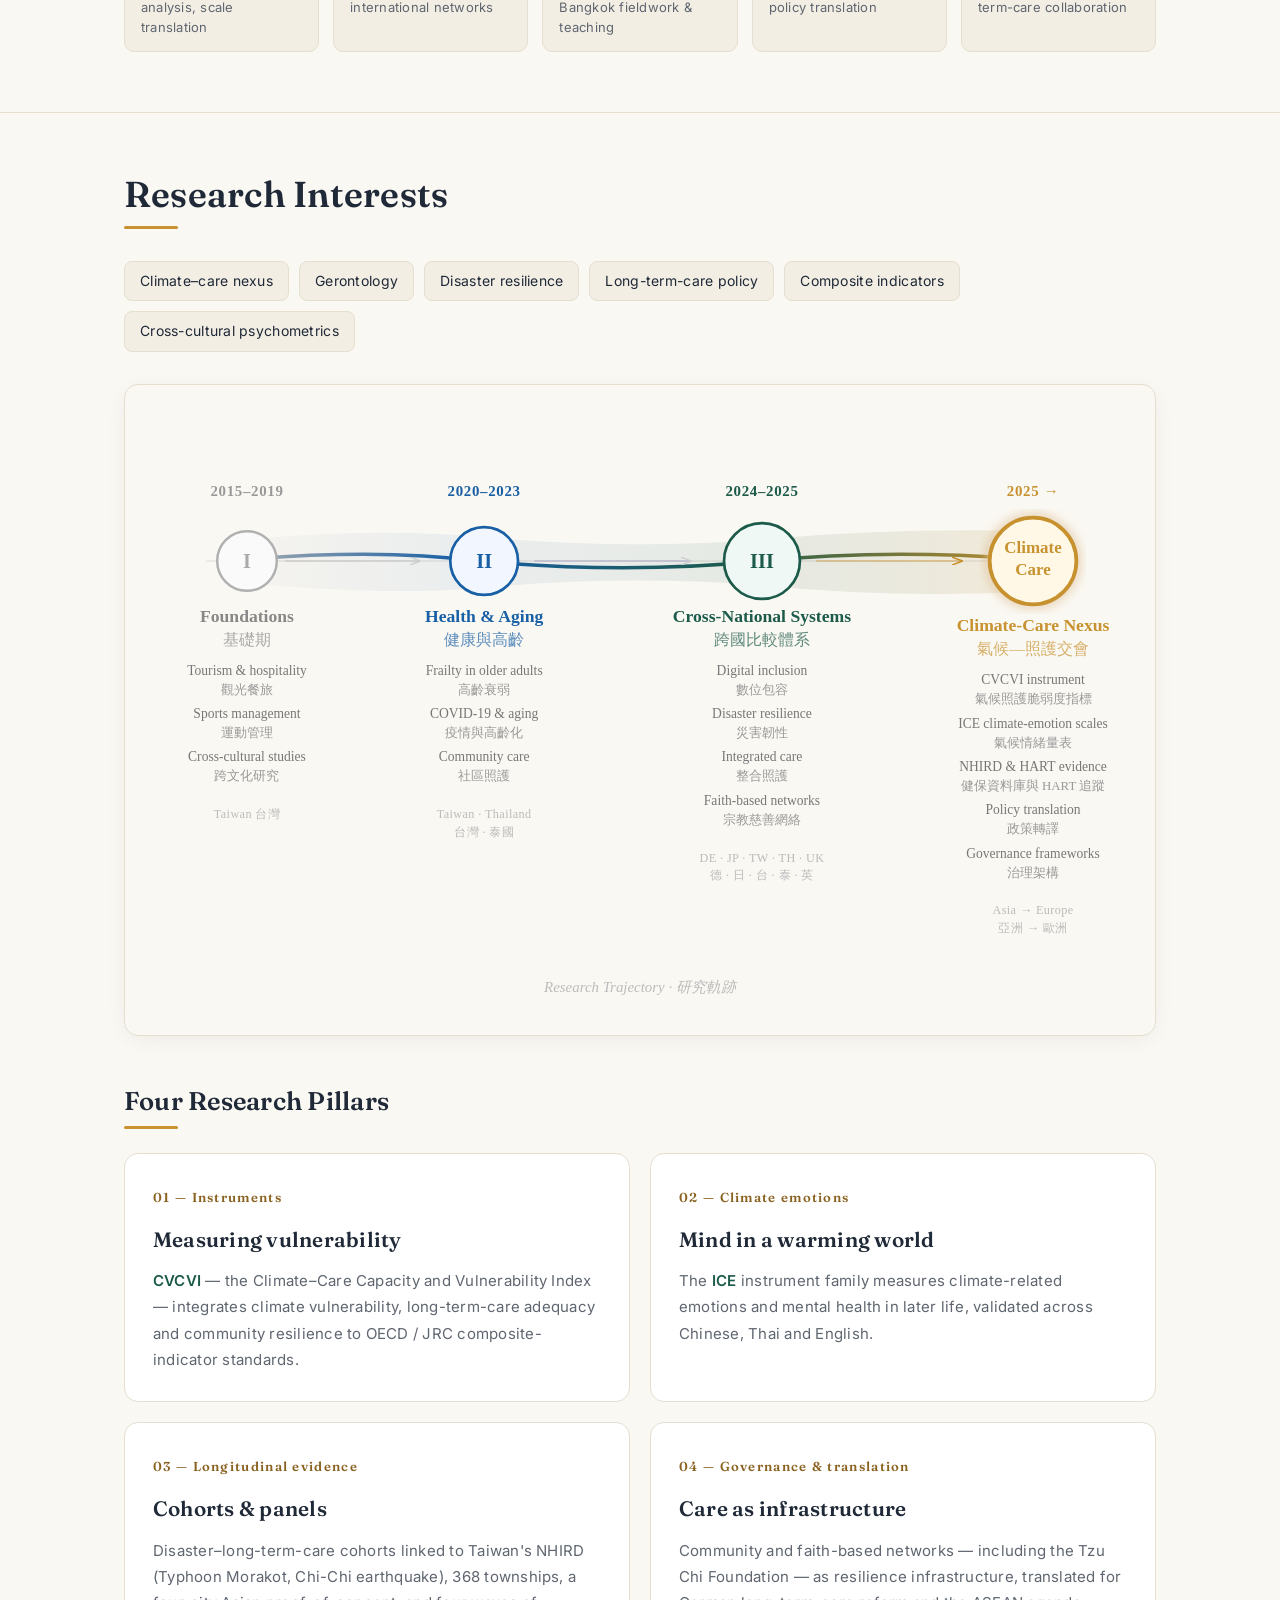
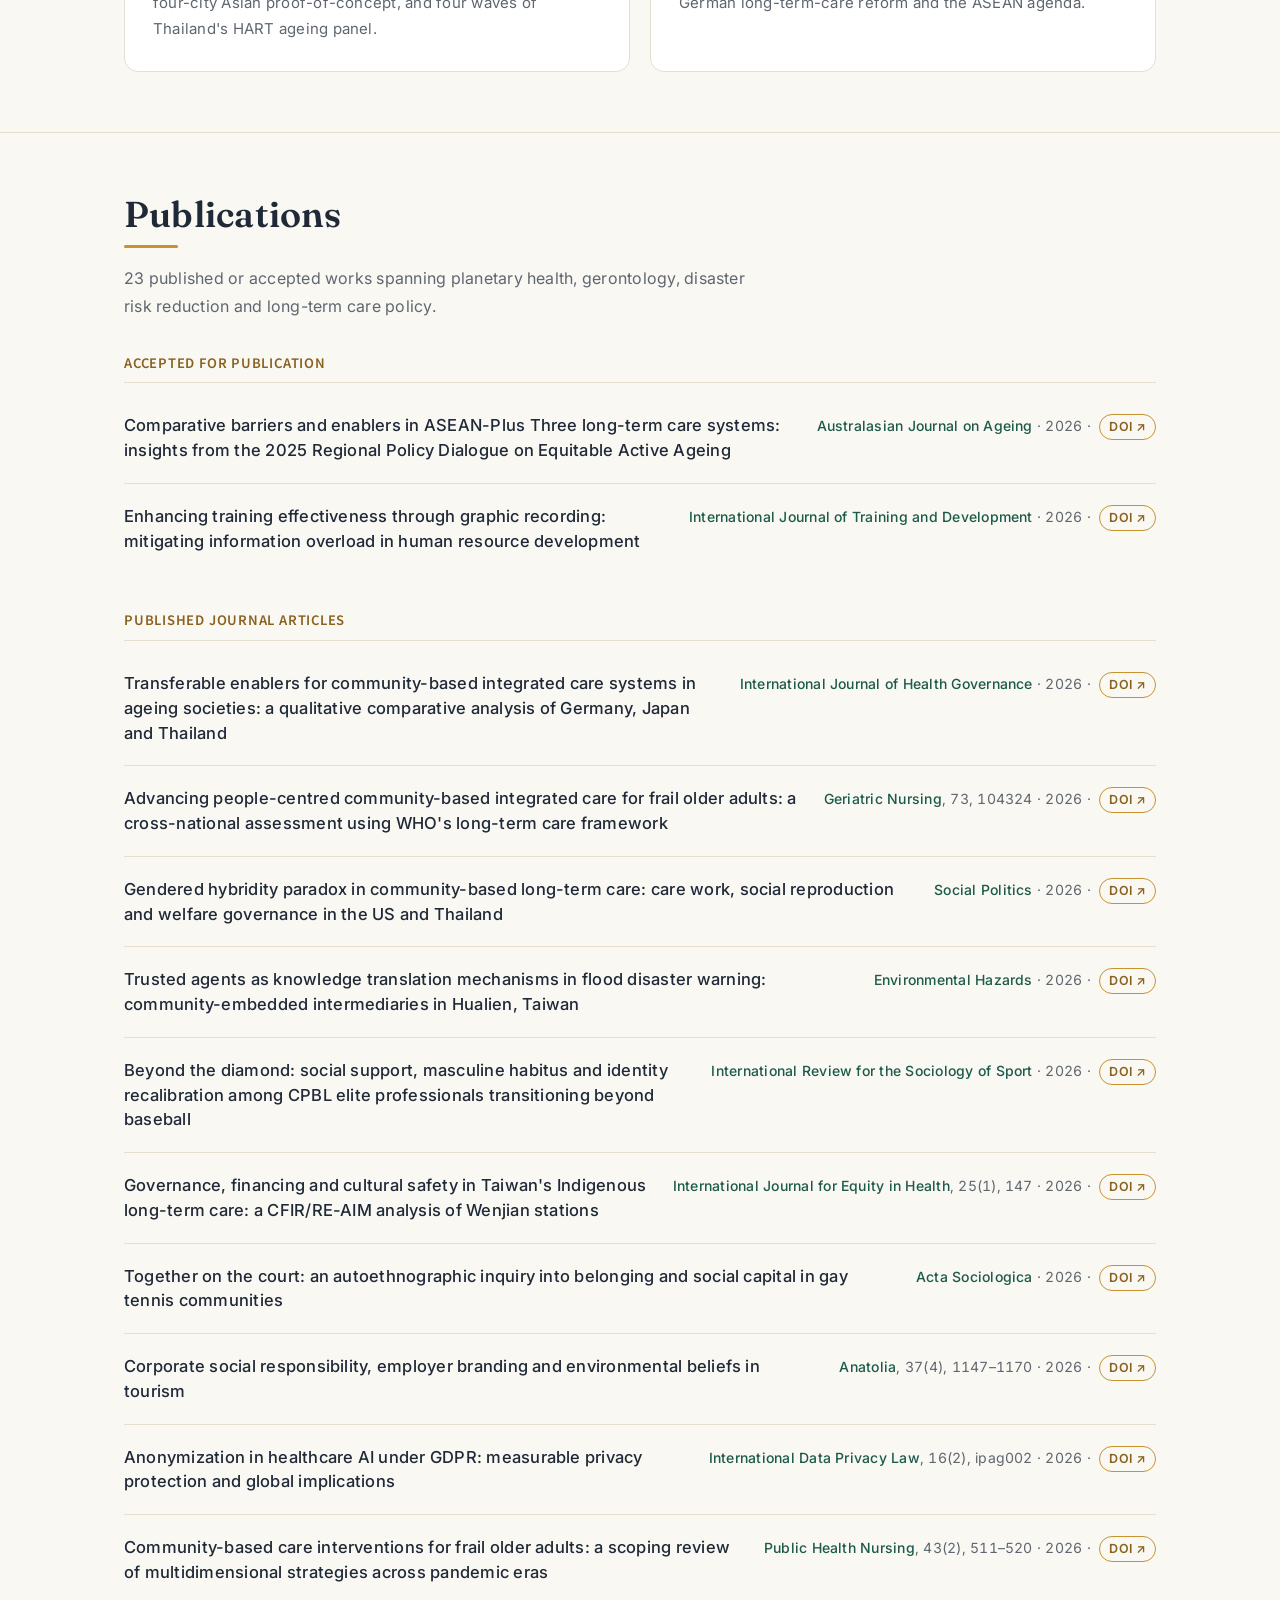
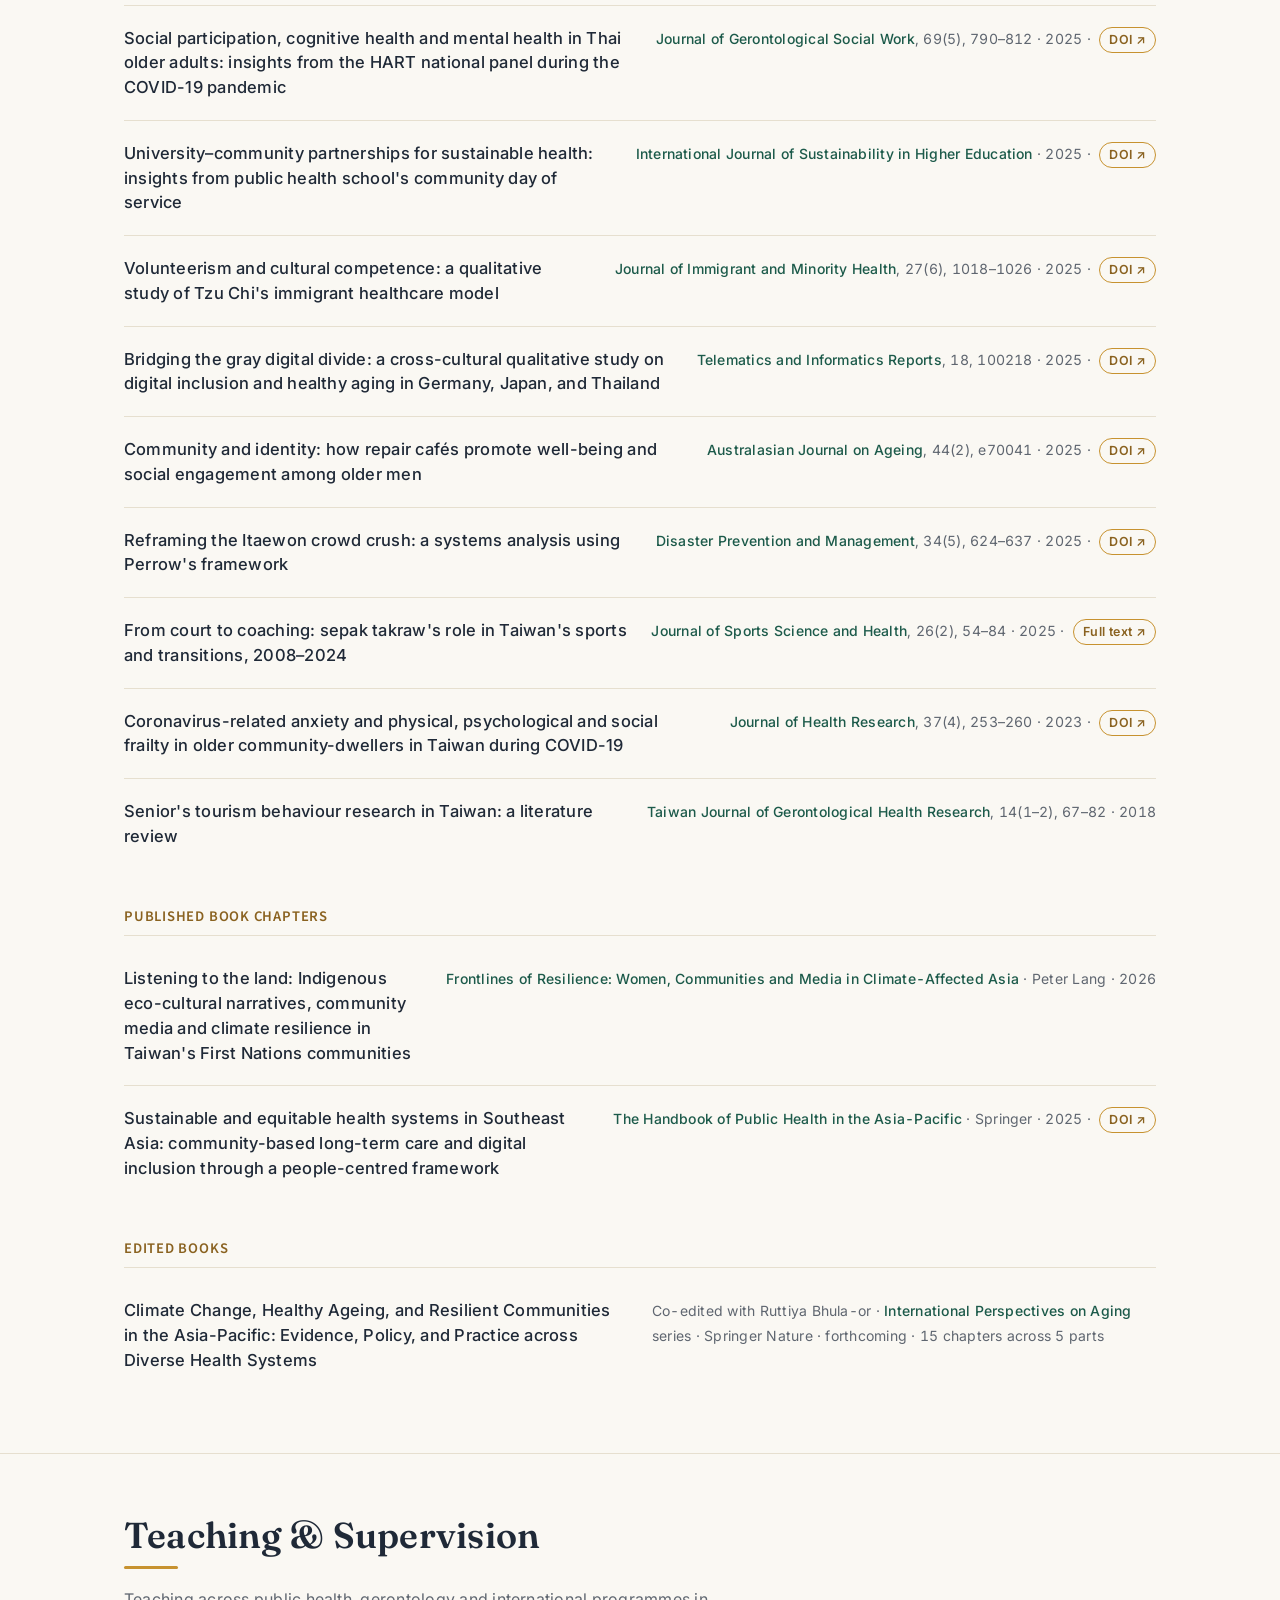
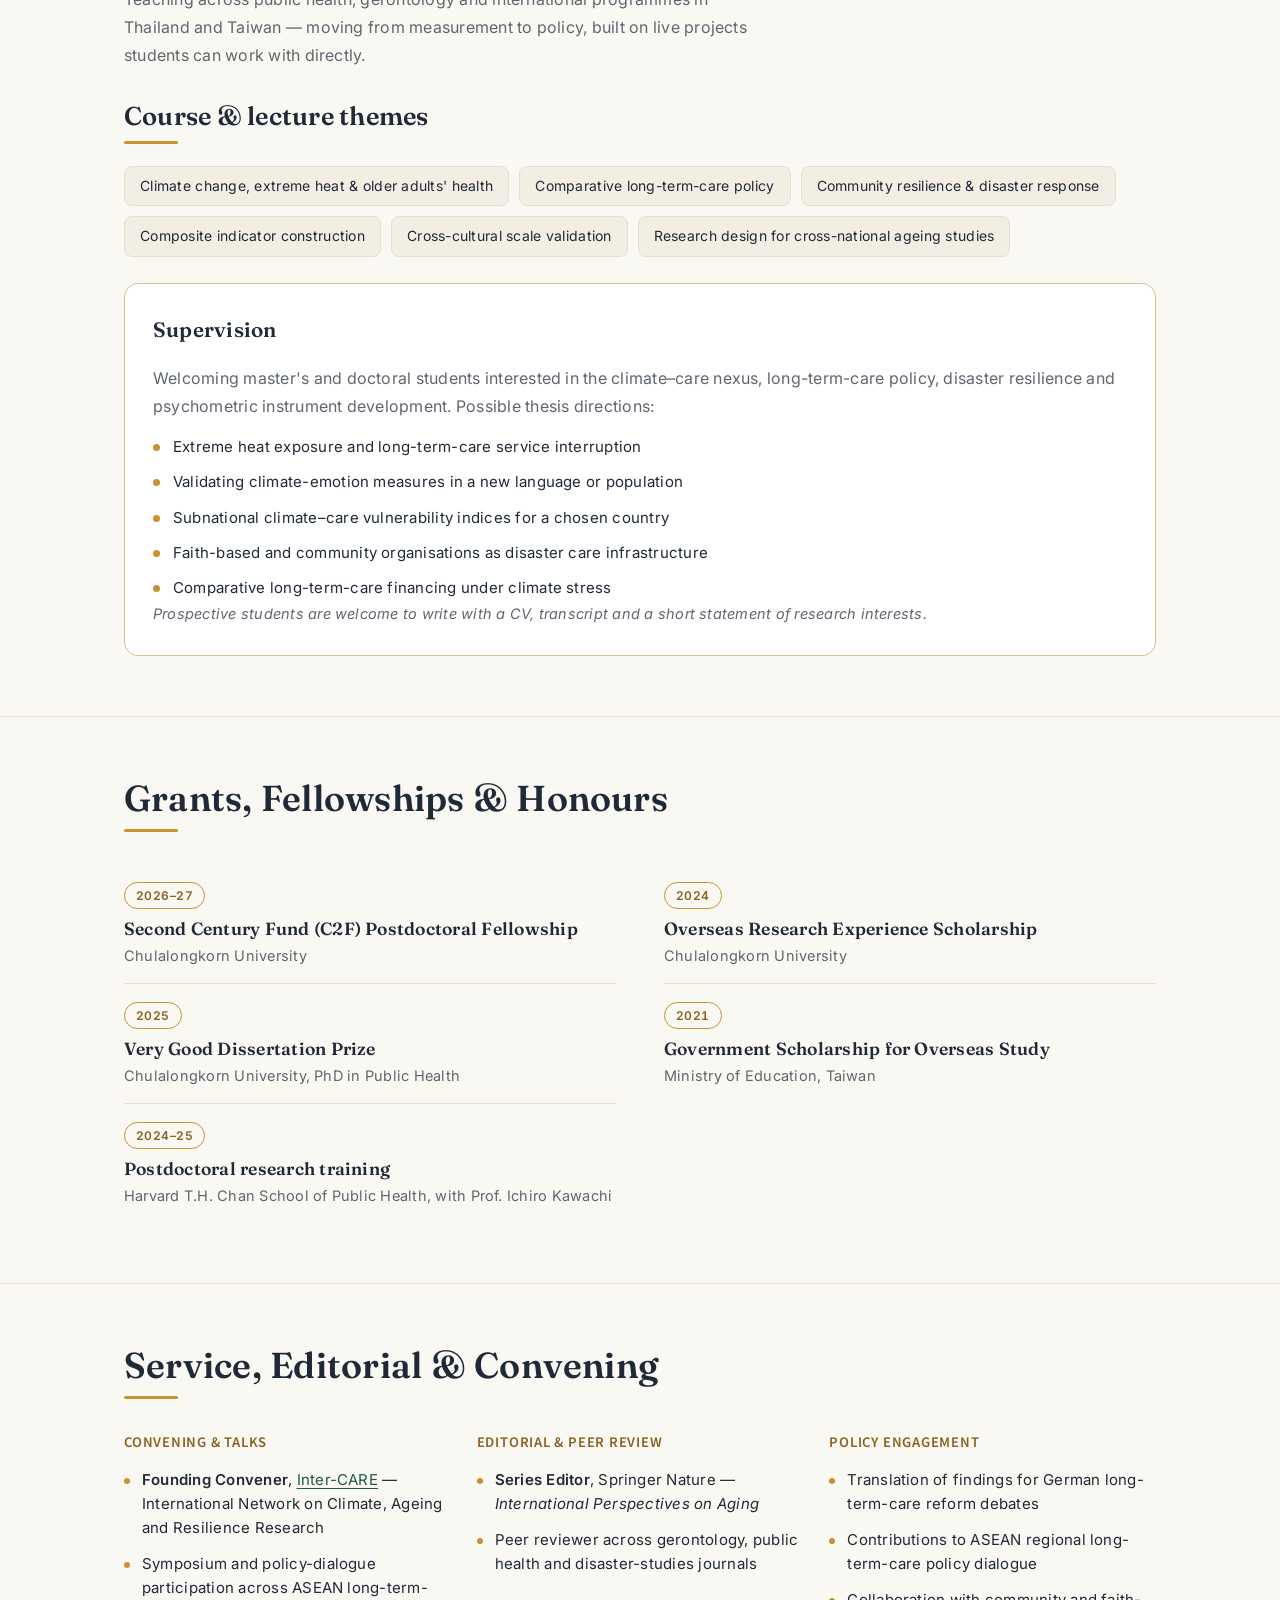
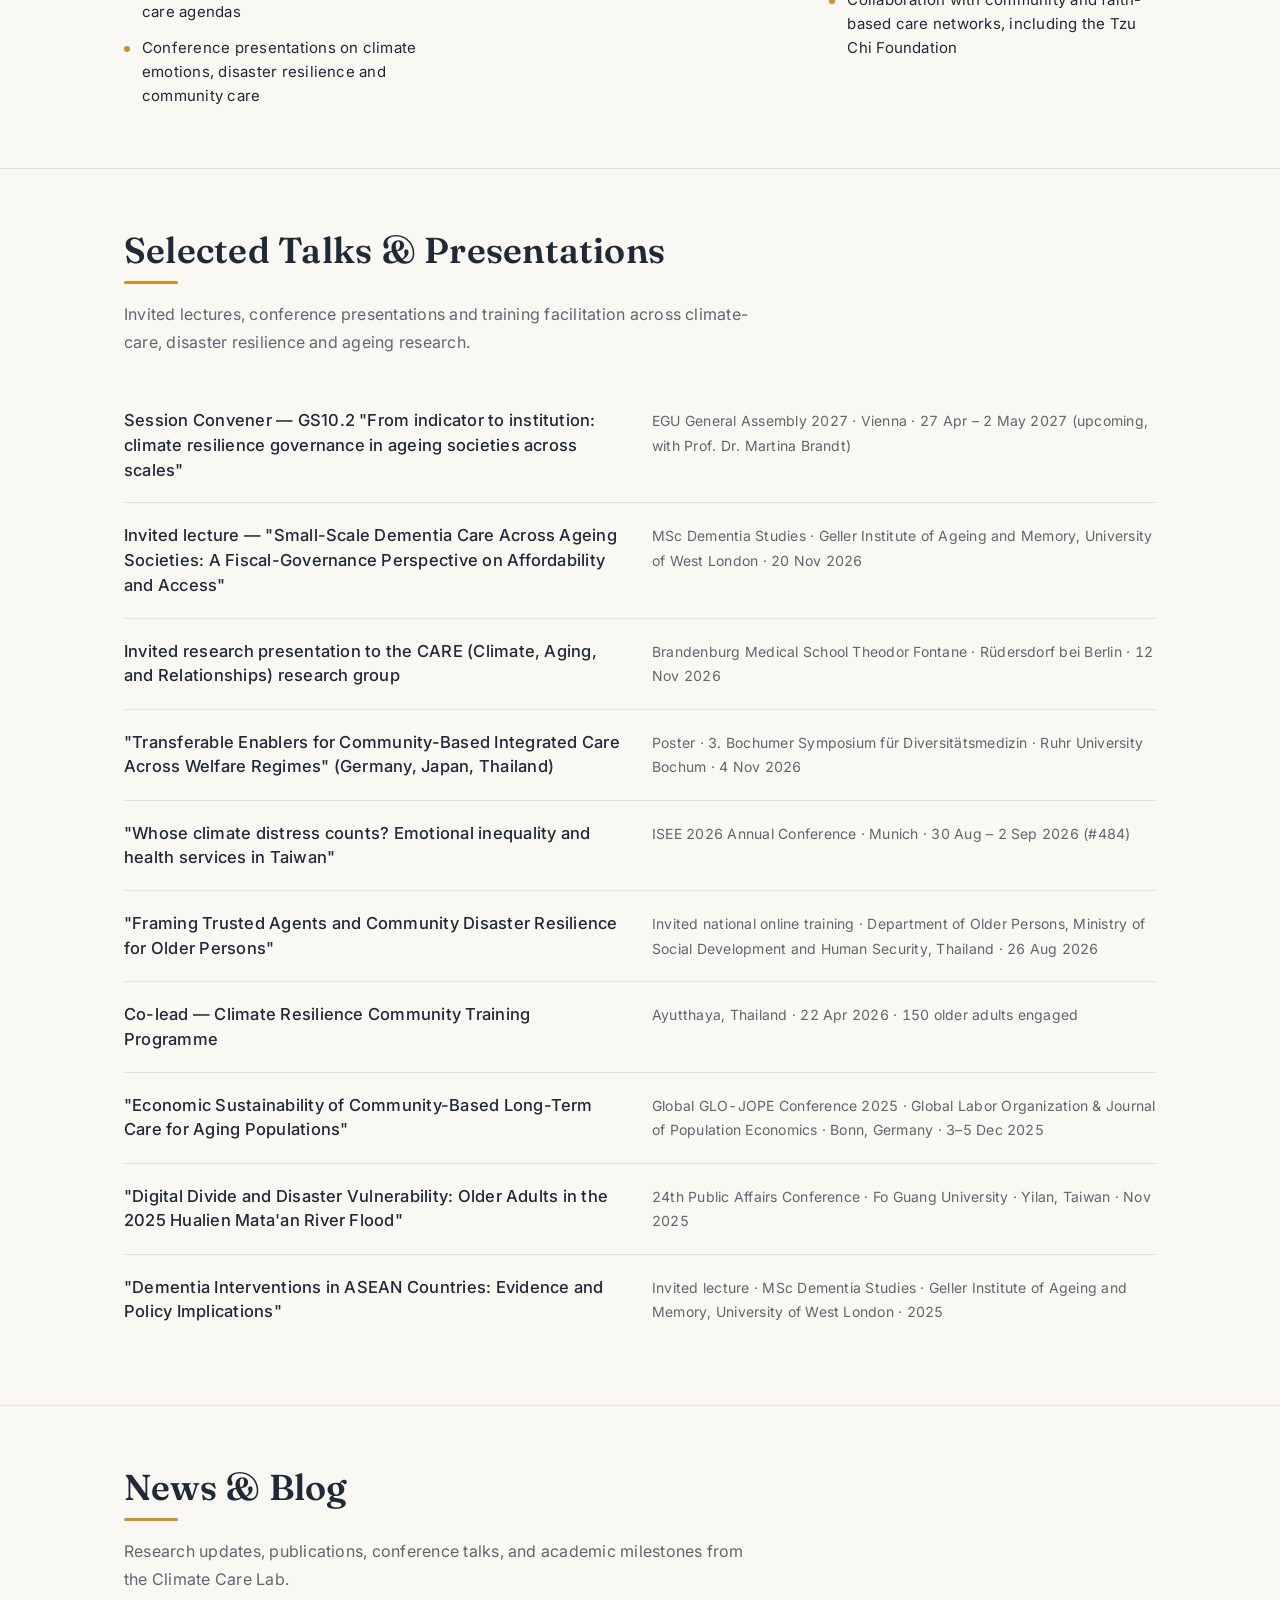
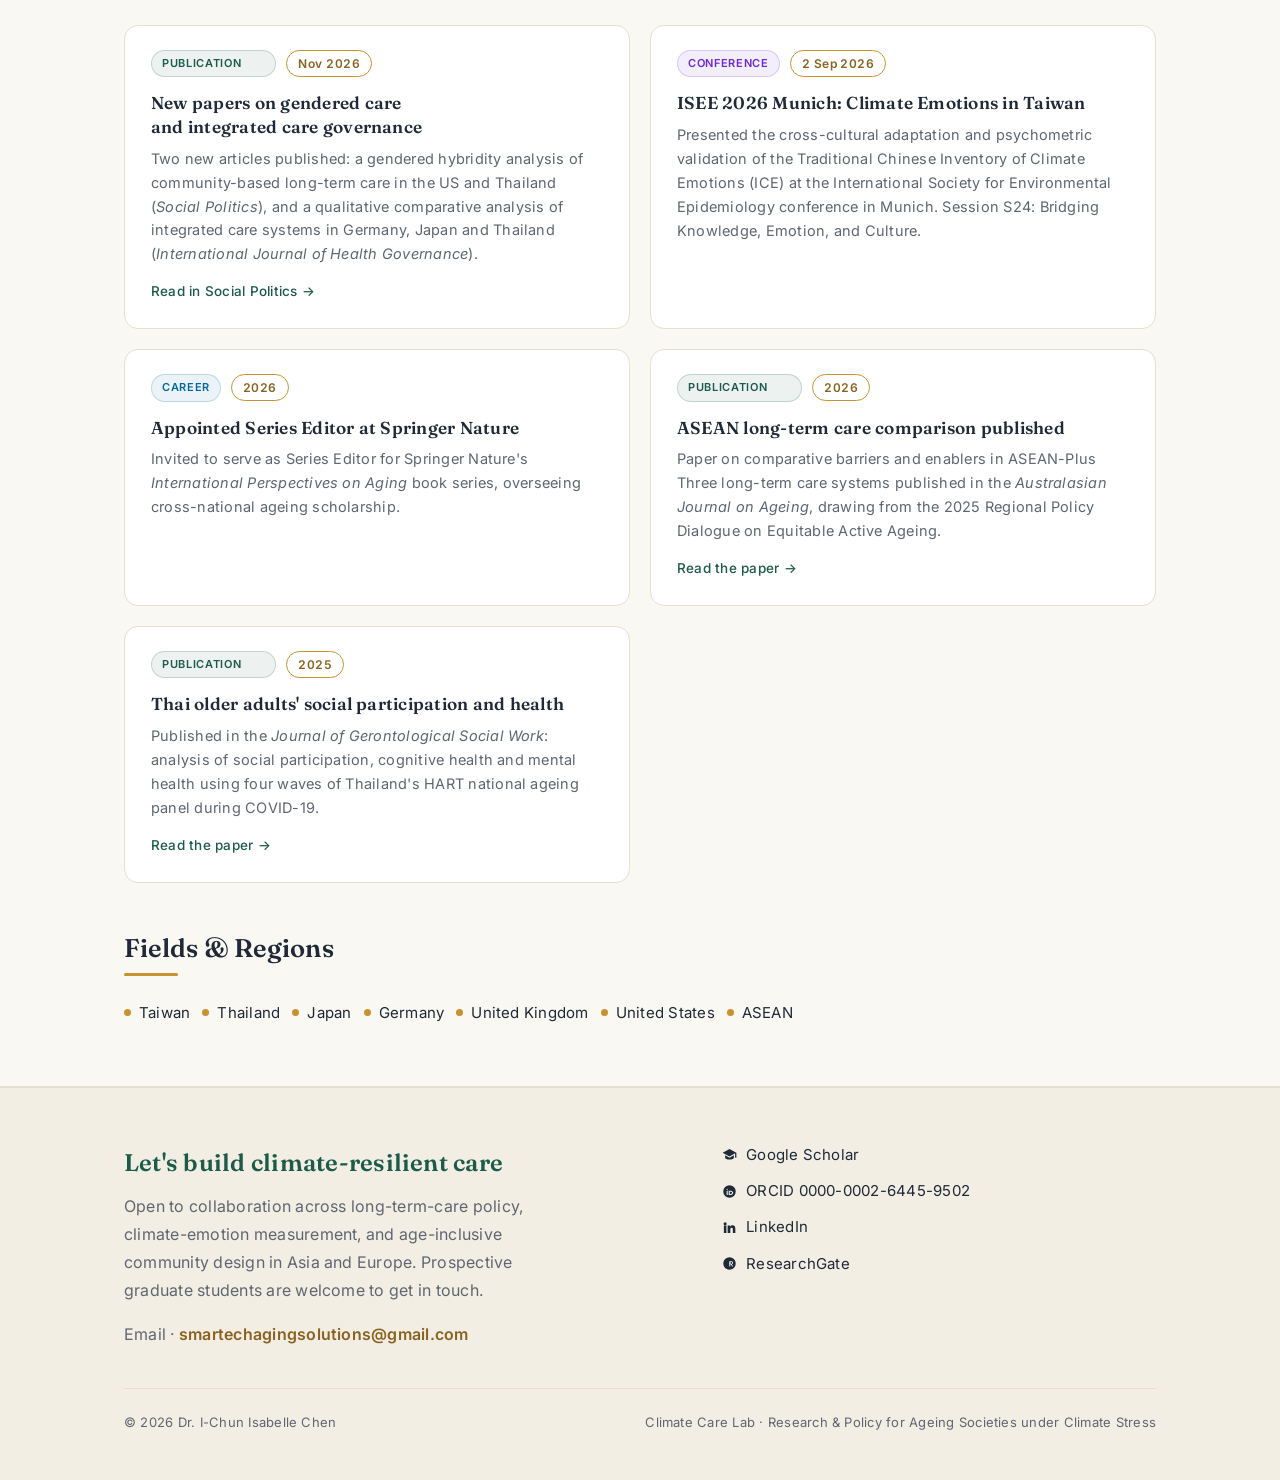
==== commit fd328e34: "Update portrait photo and fix talks/edited-books column layout Replace portrait with Harvard Widener" ====
--- a/index.html
+++ b/index.html
@@ -11,14 +11,16 @@
 <meta property="og:title" content="Dr. I-Chun Isabelle Chen — Climate–Care Nexus in Ageing Societies">
 <meta property="og:description" content="Researcher measuring care continuity for older adults under climate risk across Asia. Founding Convener of Inter-CARE. Director, Climate Care Lab.">
 <meta property="og:url" content="https://ichunchen.org/">
-<meta property="og:image" content="https://ichunchen.org/portrait.jpg">
+<meta property="og:image" content="https://ichunchen.org/og-card.png">
+<meta property="og:image:width" content="1200">
+<meta property="og:image:height" content="630">
 <meta property="og:site_name" content="Dr. I-Chun Isabelle Chen">
 <meta property="og:locale" content="en_US">
 <meta property="og:locale:alternate" content="zh_TW">
 <meta name="twitter:card" content="summary_large_image">
 <meta name="twitter:title" content="Dr. I-Chun Isabelle Chen — Climate–Care Nexus in Ageing Societies">
 <meta name="twitter:description" content="Dr. I-Chun Isabelle Chen — researcher on climate-resilient, age-inclusive care across Asia and Europe. Director, Climate Care Lab.">
-<meta name="twitter:image" content="https://ichunchen.org/portrait.jpg">
+<meta name="twitter:image" content="https://ichunchen.org/og-card.png">
 <meta name="author" content="I-Chun Chen">
 <link rel="author" href="https://orcid.org/0000-0002-6445-9502">
 <meta name="DC.creator" content="I-Chun Chen">
@@ -92,7 +94,7 @@
 <link rel="preconnect" href="https://fonts.googleapis.com">
 <link rel="preconnect" href="https://fonts.gstatic.com" crossorigin>
 <link rel="stylesheet" href="https://fonts.googleapis.com/css2?family=Fraunces:ital,opsz,wght@0,9..144,400;0,9..144,500;0,9..144,600;1,9..144,500&family=Inter:wght@400;500;600;700&family=Noto+Sans+TC:wght@400;500;700&family=Noto+Serif+TC:wght@500;600;700&display=swap">
-<link rel="stylesheet" href="styles.css?v=20261126">
+<link rel="stylesheet" href="styles.css?v=20261126b">
 </head>
 <body>
 
@@ -158,7 +160,7 @@
     </div>
     </div>
     <figure class="hero-photo">
-      <img src="portrait.jpg" alt="I-Chun Isabelle Chen at the College of Public Health Sciences, Chulalongkorn University" width="1500" height="2000" loading="eager">
+      <img src="portrait.jpg" alt="I-Chun Isabelle Chen at Widener Library, Harvard University" width="904" height="2000" loading="eager">
     </figure>
    </div>
   </div>
@@ -332,7 +334,7 @@
         <div class="pub"><div class="t">Sustainable and equitable health systems in Southeast Asia: community-based long-term care and digital inclusion through a people-centred framework</div><div class="meta"><em>The Handbook of Public Health in the Asia-Pacific</em> · Springer · 2025 · <a href="https://doi.org/10.1007/978-981-97-1788-0_51-1" class="doi" target="_blank" rel="noopener">DOI ↗</a></div></div>
       </div>
       <h3 class="pub-group-title" data-i18n="pub.editedBooks">Edited Books</h3>
-      <div class="pub-list">
+      <div class="pub-list wide">
         <div class="pub"><div class="t" data-i18n="eb1.t"></div><div class="meta" data-i18n="eb1.m"></div></div>
       </div>
     </div>
--- a/styles.css
+++ b/styles.css
@@ -148,6 +148,8 @@
 .pub .meta em { color: var(--pine); font-style: normal; font-weight: 500; }
 .pub .doi { display: inline-flex; align-items: center; gap: 2px; color: var(--gold-ink); font-weight: 600; font-size: 12.5px; letter-spacing: 0.03em; text-decoration: none; border: 1px solid var(--gold); border-radius: 999px; padding: 1px 9px; margin-left: 4px; white-space: nowrap; transition: background .15s, color .15s; }
 .pub .doi:hover { background: var(--gold); color: #fff; }
+#talks .pub, .pub-list.wide .pub { grid-template-columns: 1fr 1fr; }
+#talks .pub .meta, .pub-list.wide .pub .meta { white-space: normal; }
 .pub-group-title { font-family: var(--han); font-size: 13px; font-weight: 600; letter-spacing: 0.06em; text-transform: uppercase; color: var(--gold-ink); margin: 36px 0 10px; padding-bottom: 8px; border-bottom: 1.5px solid var(--line); }
 .pub-group-title:first-of-type { margin-top: 0; }
 .stats { display: grid; grid-template-columns: repeat(3, 1fr); gap: 18px; margin-top: 36px; }
@@ -234,7 +236,7 @@
   .rgrid, .pillars, .svc, .blog-grid { grid-template-columns: 1fr; }
   .stats { grid-template-columns: 1fr; }
   .pub { grid-template-columns: 1fr; gap: 4px; }
-  .pub .meta { white-space: normal; }
+  .pub .meta { white-space: normal; text-align: left; }
   footer .ft-grid { grid-template-columns: 1fr; }
   section { padding: 46px 0; }
   .rcol + .rcol { margin-top: 26px; }
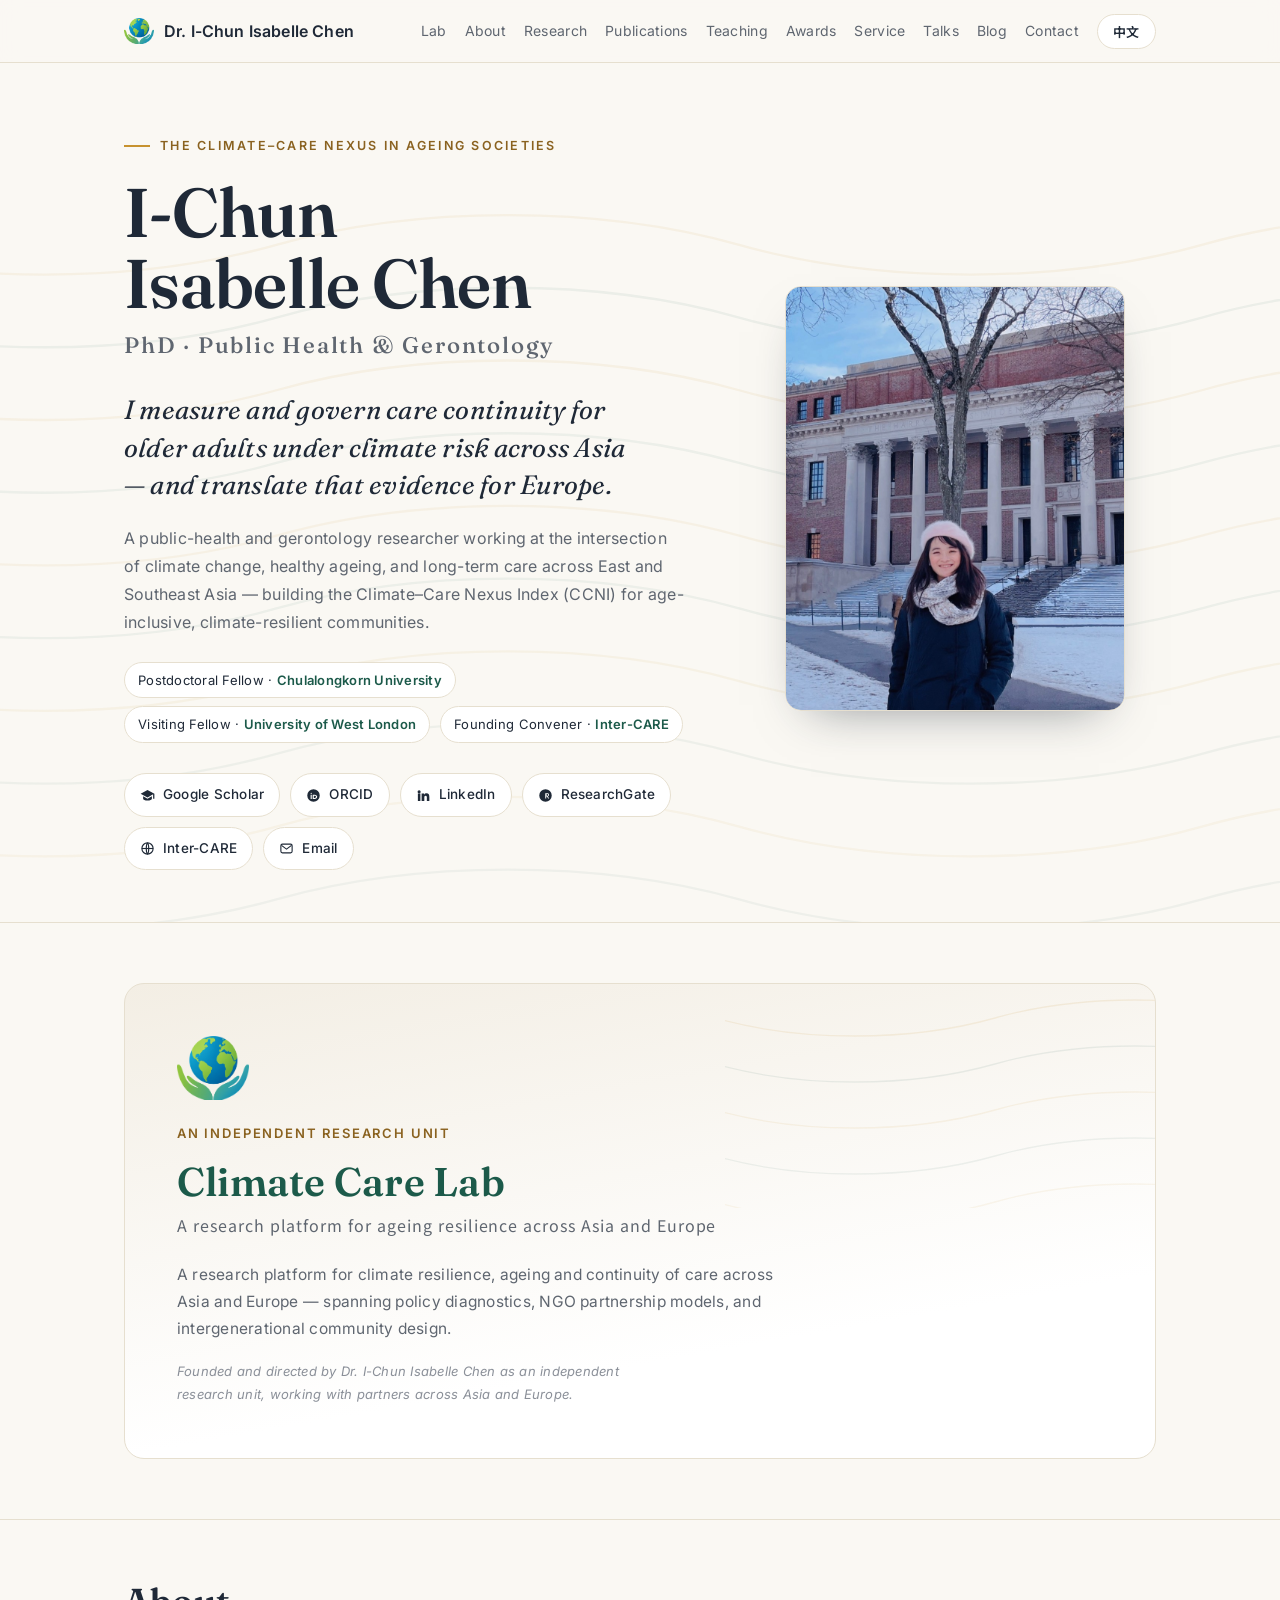
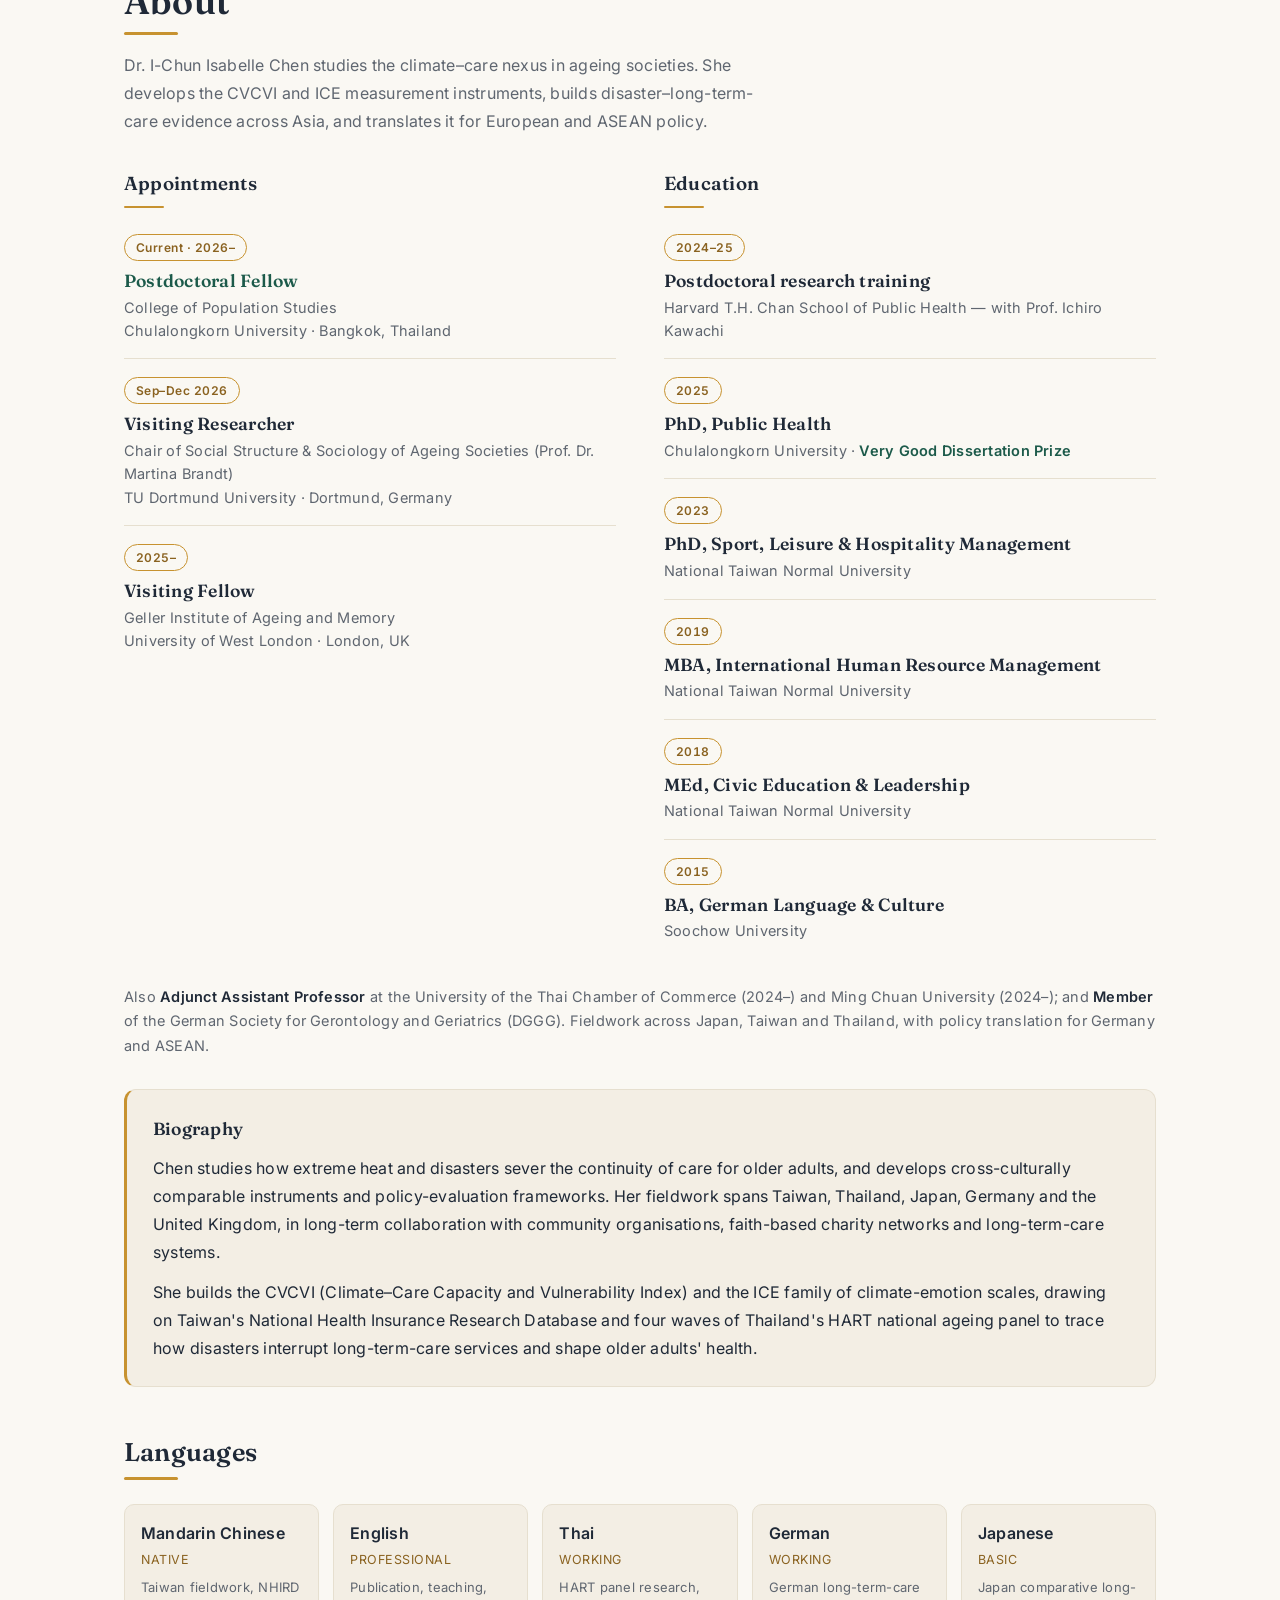
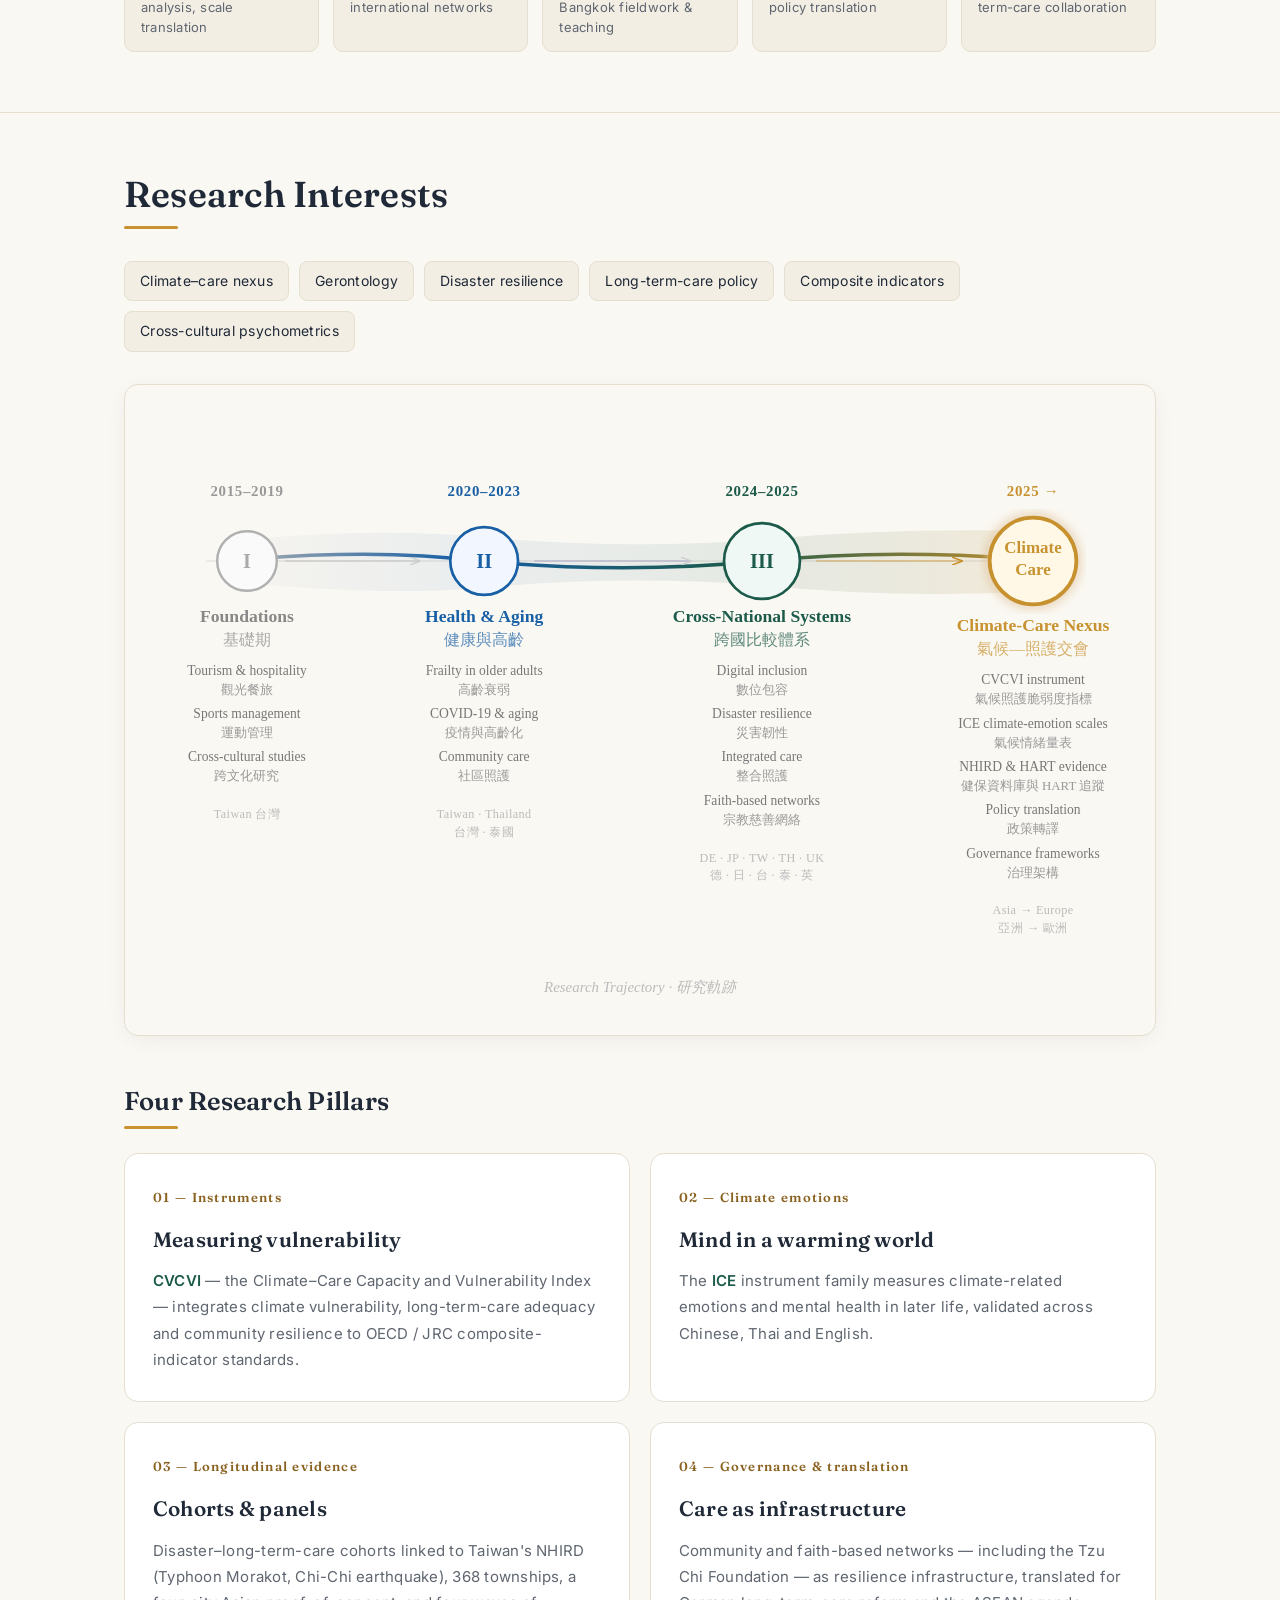
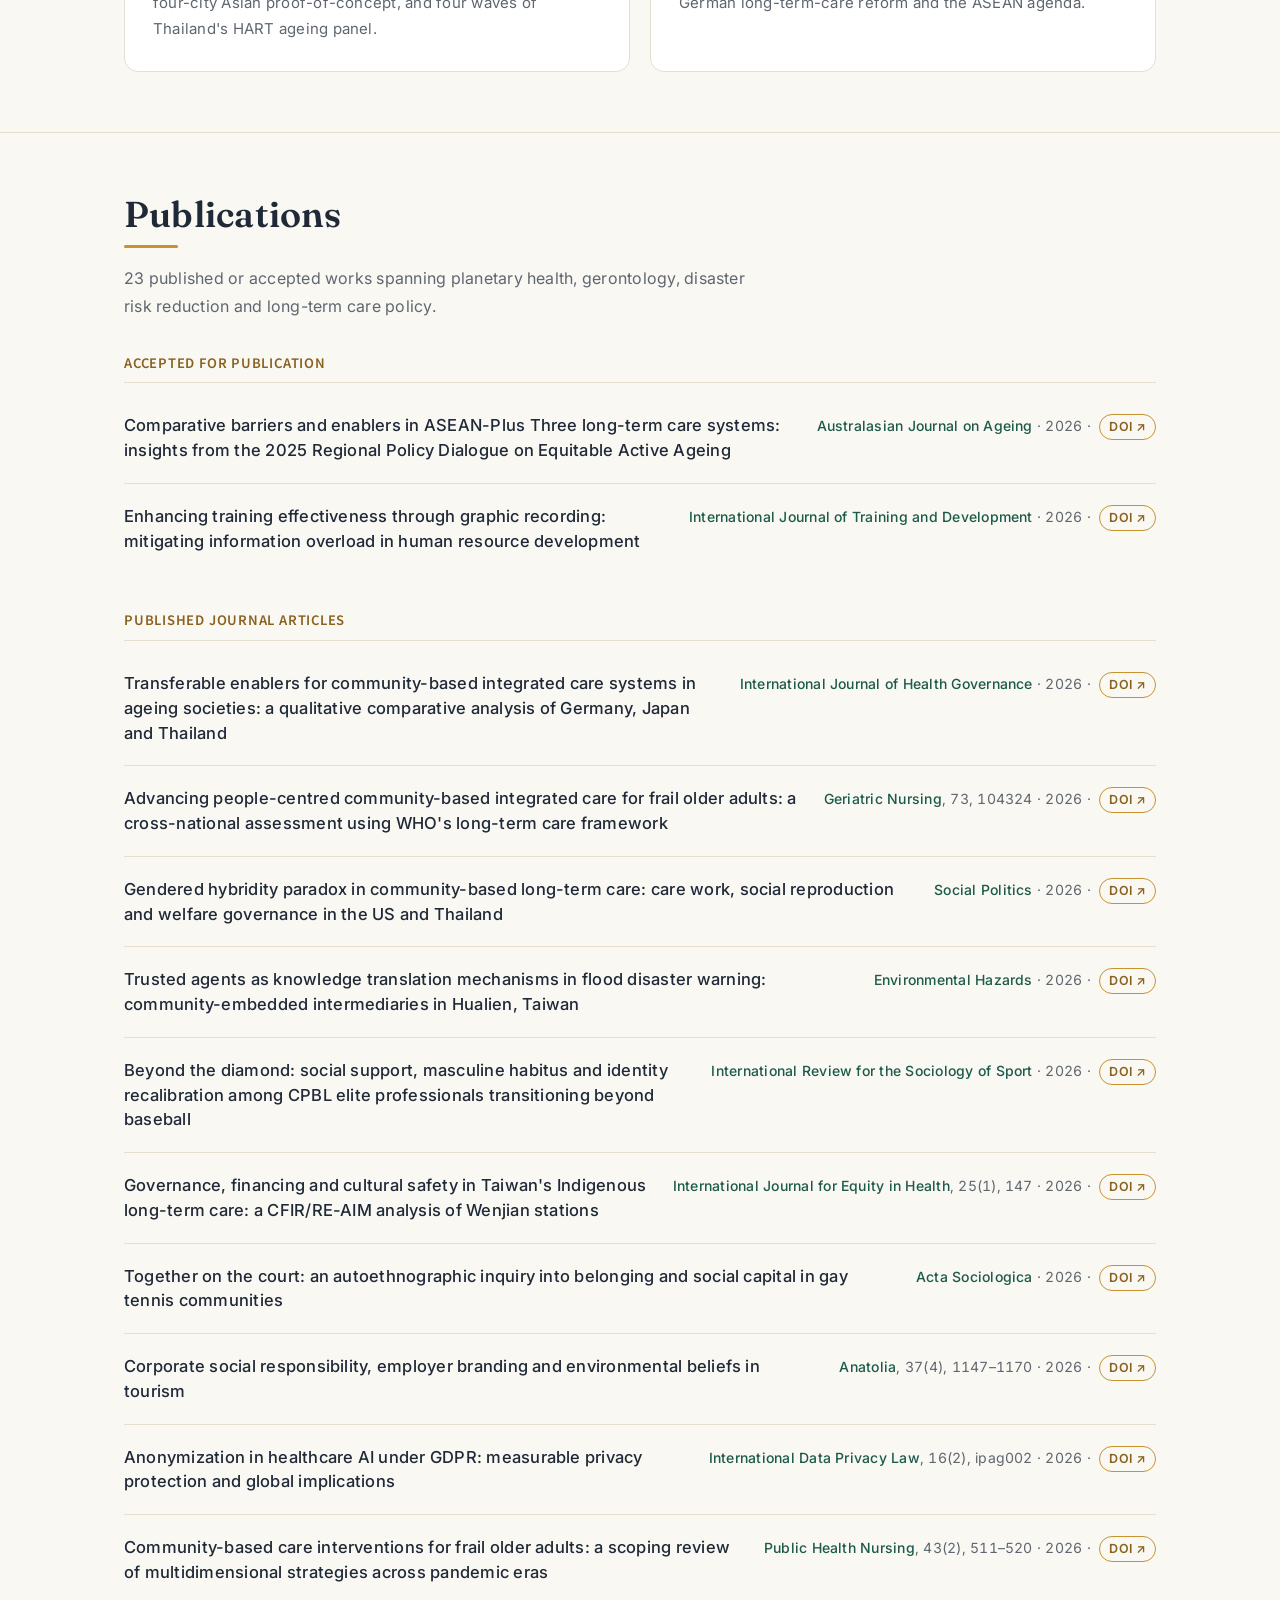
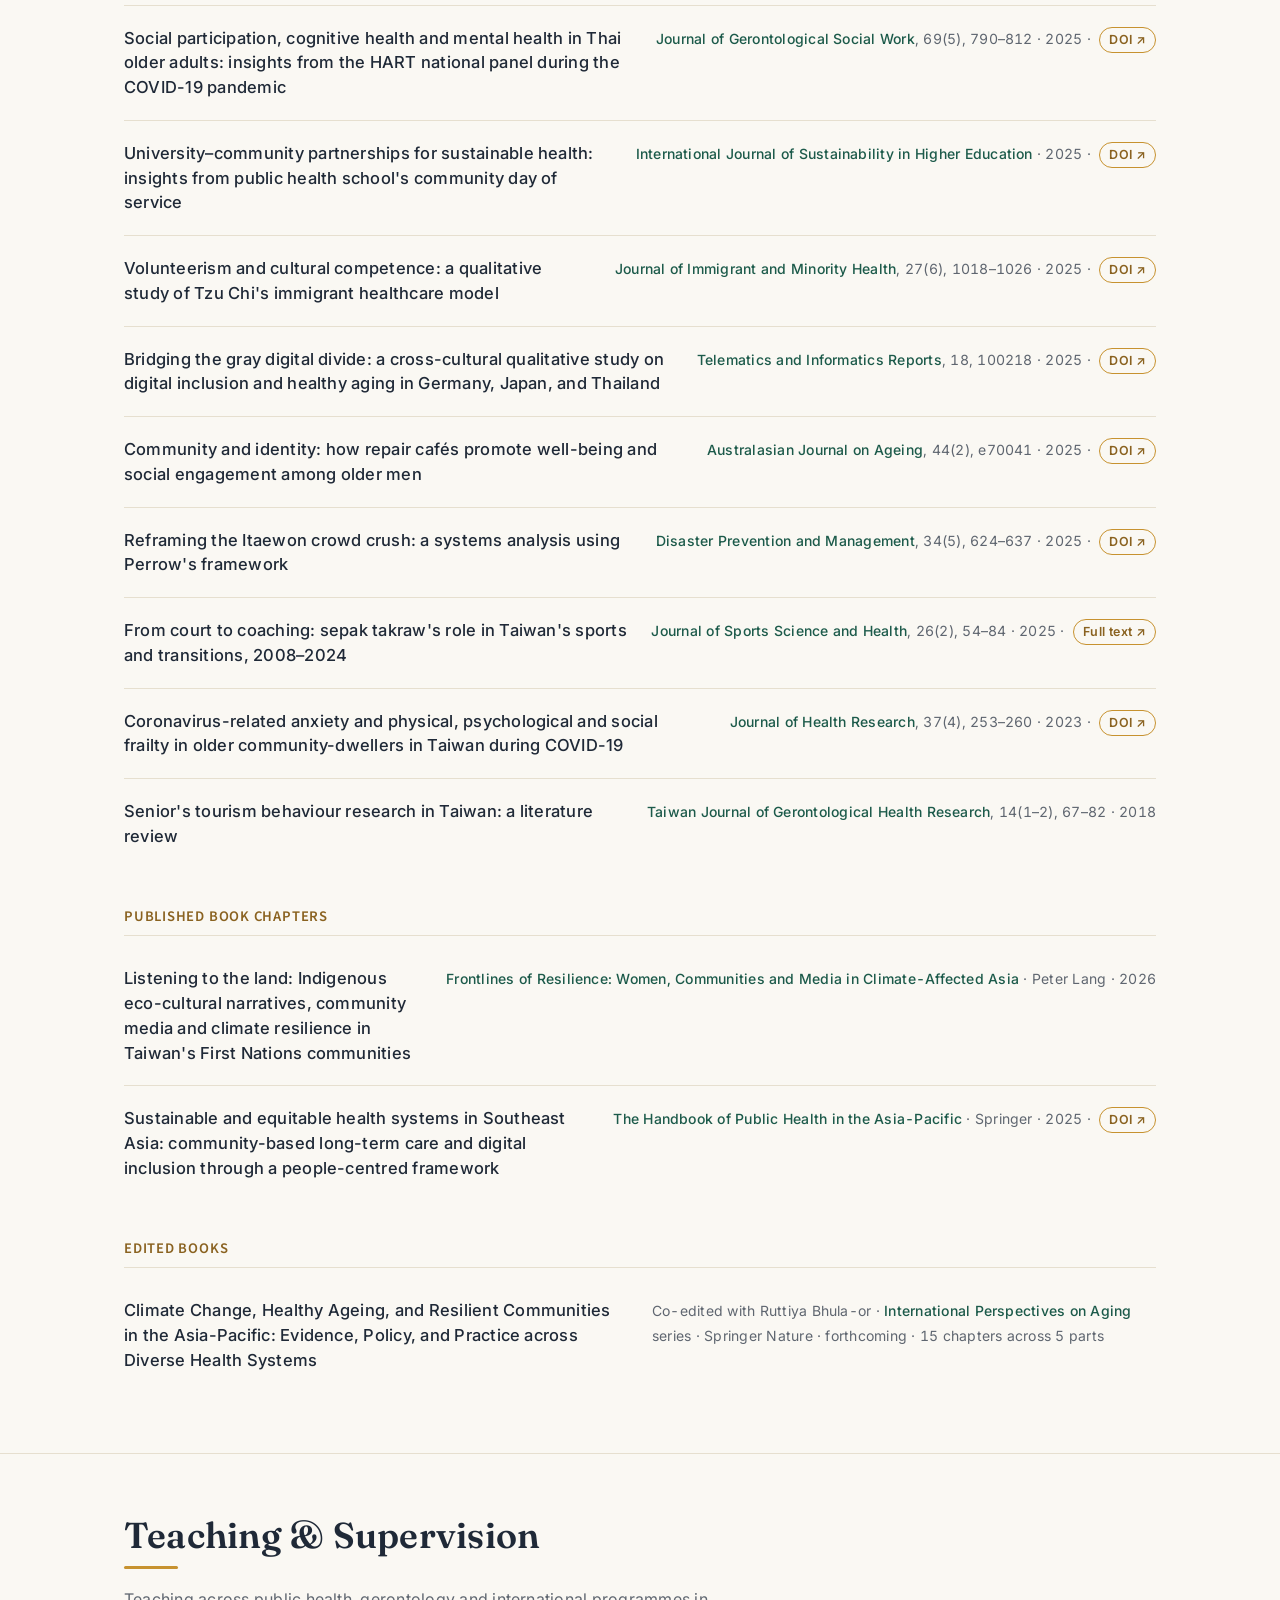
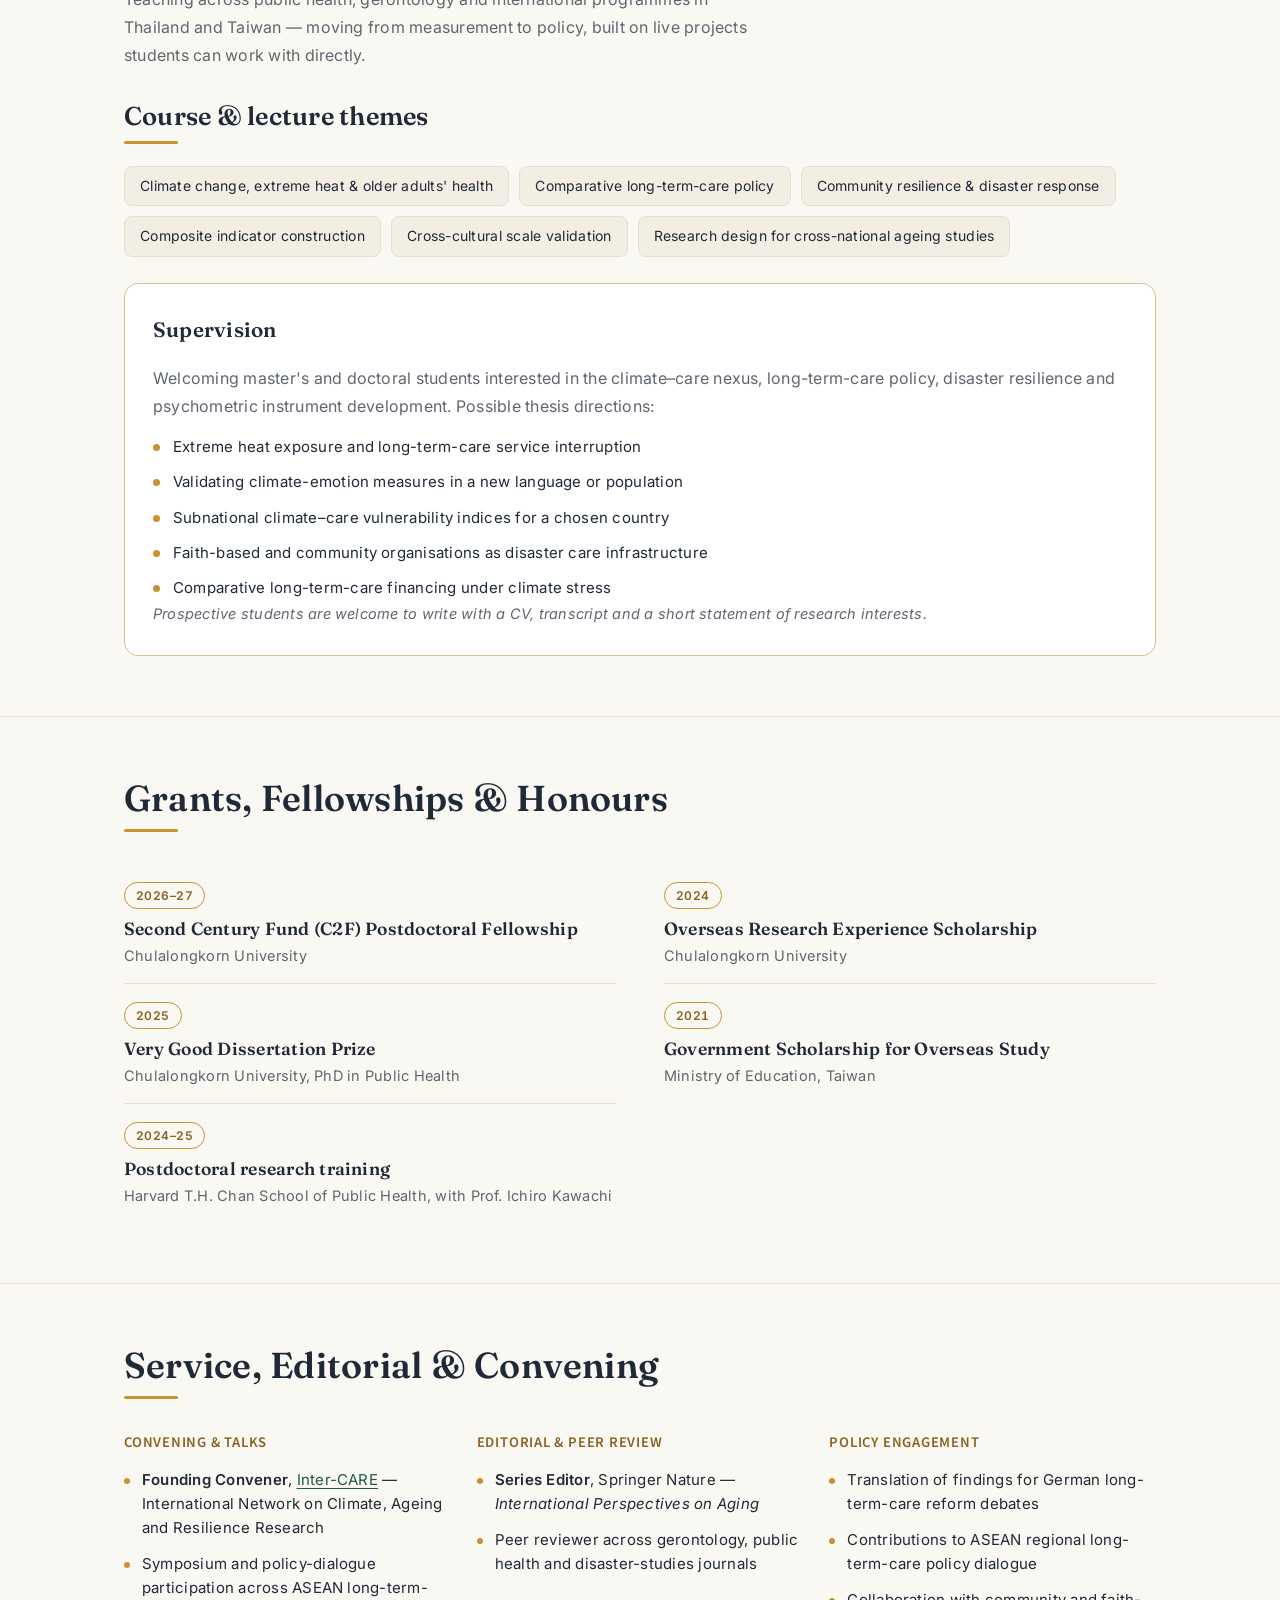
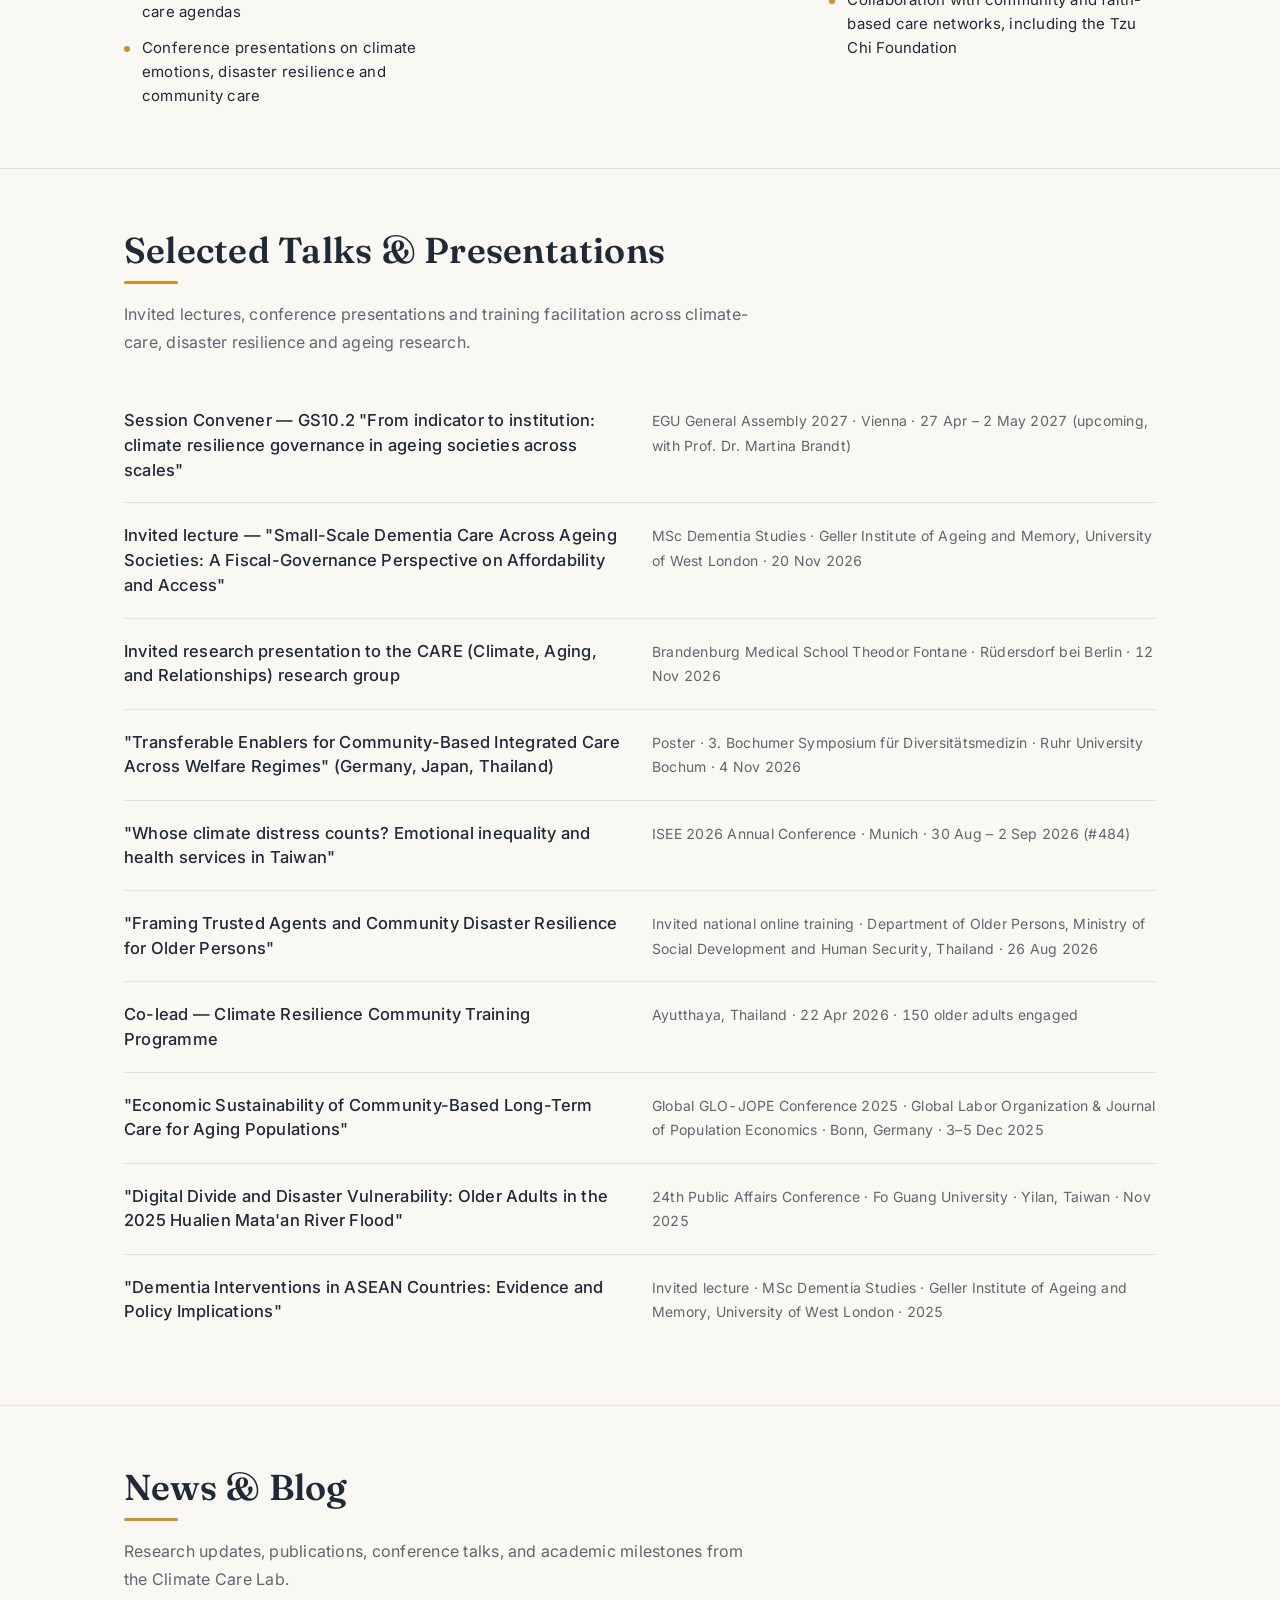
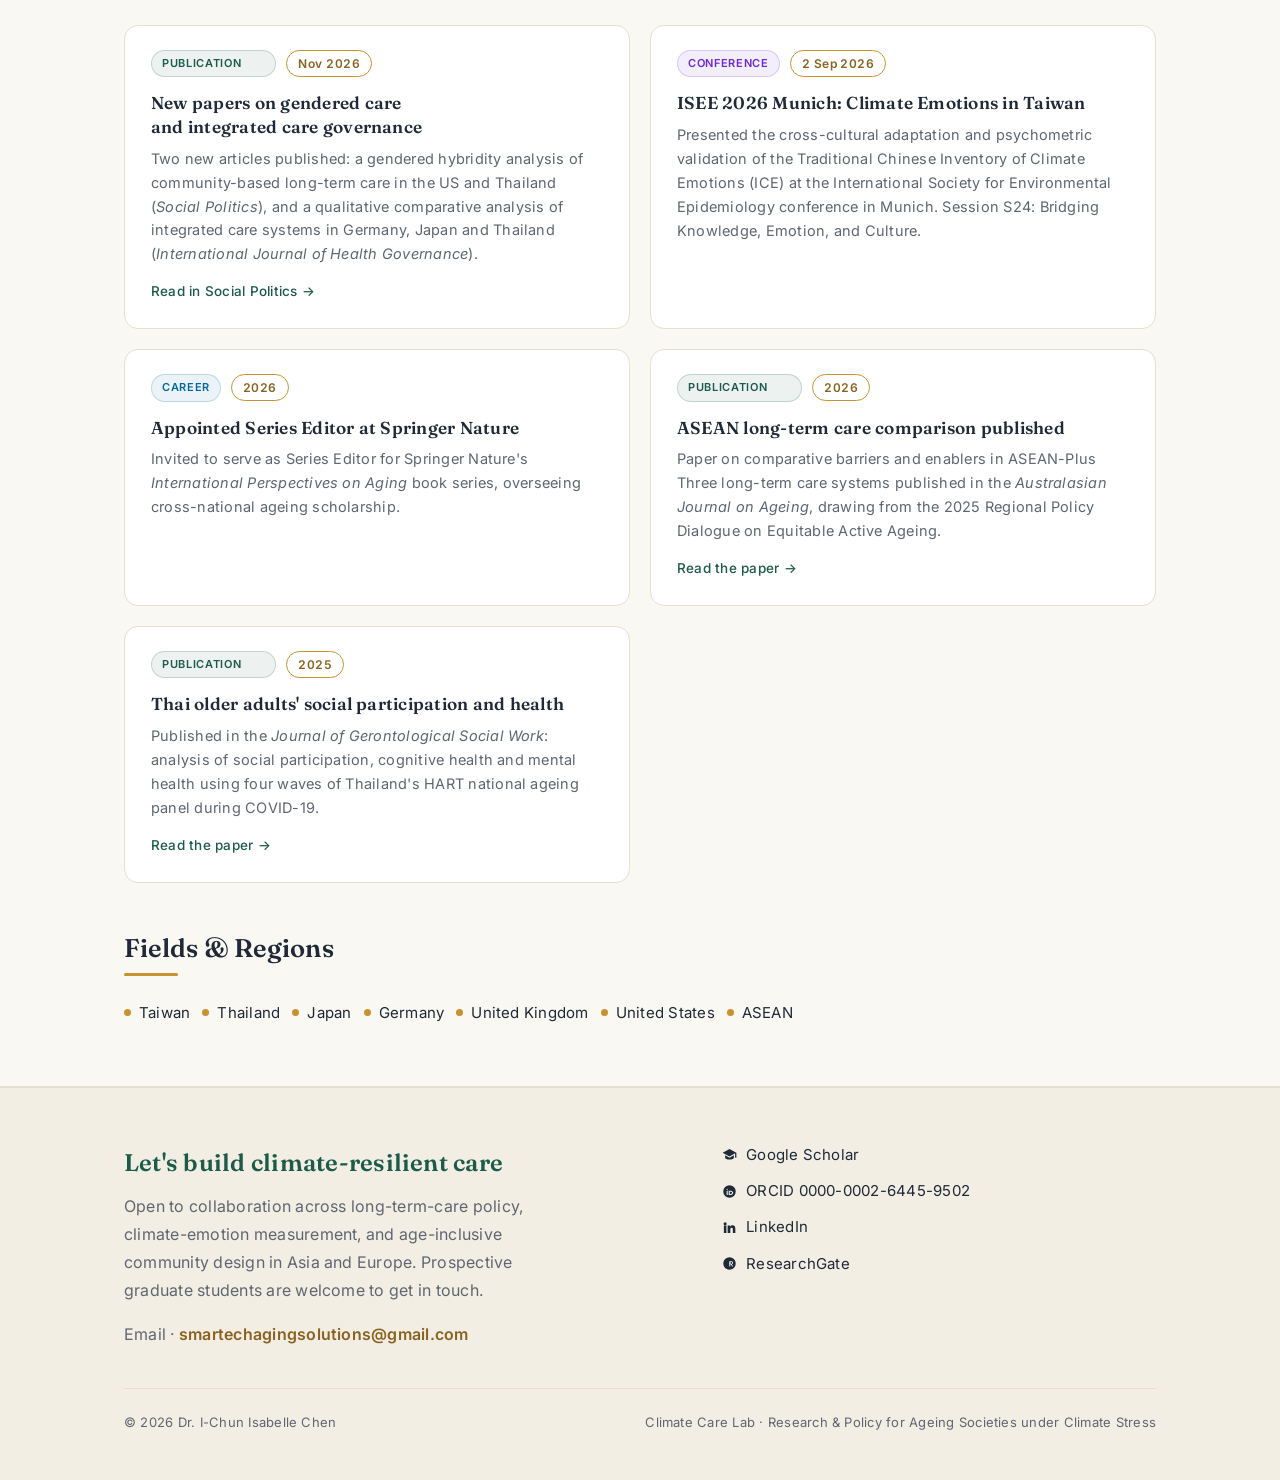
==== commit cb3bbea2: "Add academic name card page and fix OG image cache - Add card.html: standalone 3-panel academic name" ====
--- a/index.html
+++ b/index.html
@@ -11,7 +11,7 @@
 <meta property="og:title" content="Dr. I-Chun Isabelle Chen — Climate–Care Nexus in Ageing Societies">
 <meta property="og:description" content="Researcher measuring care continuity for older adults under climate risk across Asia. Founding Convener of Inter-CARE. Director, Climate Care Lab.">
 <meta property="og:url" content="https://ichunchen.org/">
-<meta property="og:image" content="https://ichunchen.org/og-card.png">
+<meta property="og:image" content="https://ichunchen.org/og-card.png?v=2">
 <meta property="og:image:width" content="1200">
 <meta property="og:image:height" content="630">
 <meta property="og:site_name" content="Dr. I-Chun Isabelle Chen">
@@ -20,7 +20,7 @@
 <meta name="twitter:card" content="summary_large_image">
 <meta name="twitter:title" content="Dr. I-Chun Isabelle Chen — Climate–Care Nexus in Ageing Societies">
 <meta name="twitter:description" content="Dr. I-Chun Isabelle Chen — researcher on climate-resilient, age-inclusive care across Asia and Europe. Director, Climate Care Lab.">
-<meta name="twitter:image" content="https://ichunchen.org/og-card.png">
+<meta name="twitter:image" content="https://ichunchen.org/og-card.png?v=2">
 <meta name="author" content="I-Chun Chen">
 <link rel="author" href="https://orcid.org/0000-0002-6445-9502">
 <meta name="DC.creator" content="I-Chun Chen">
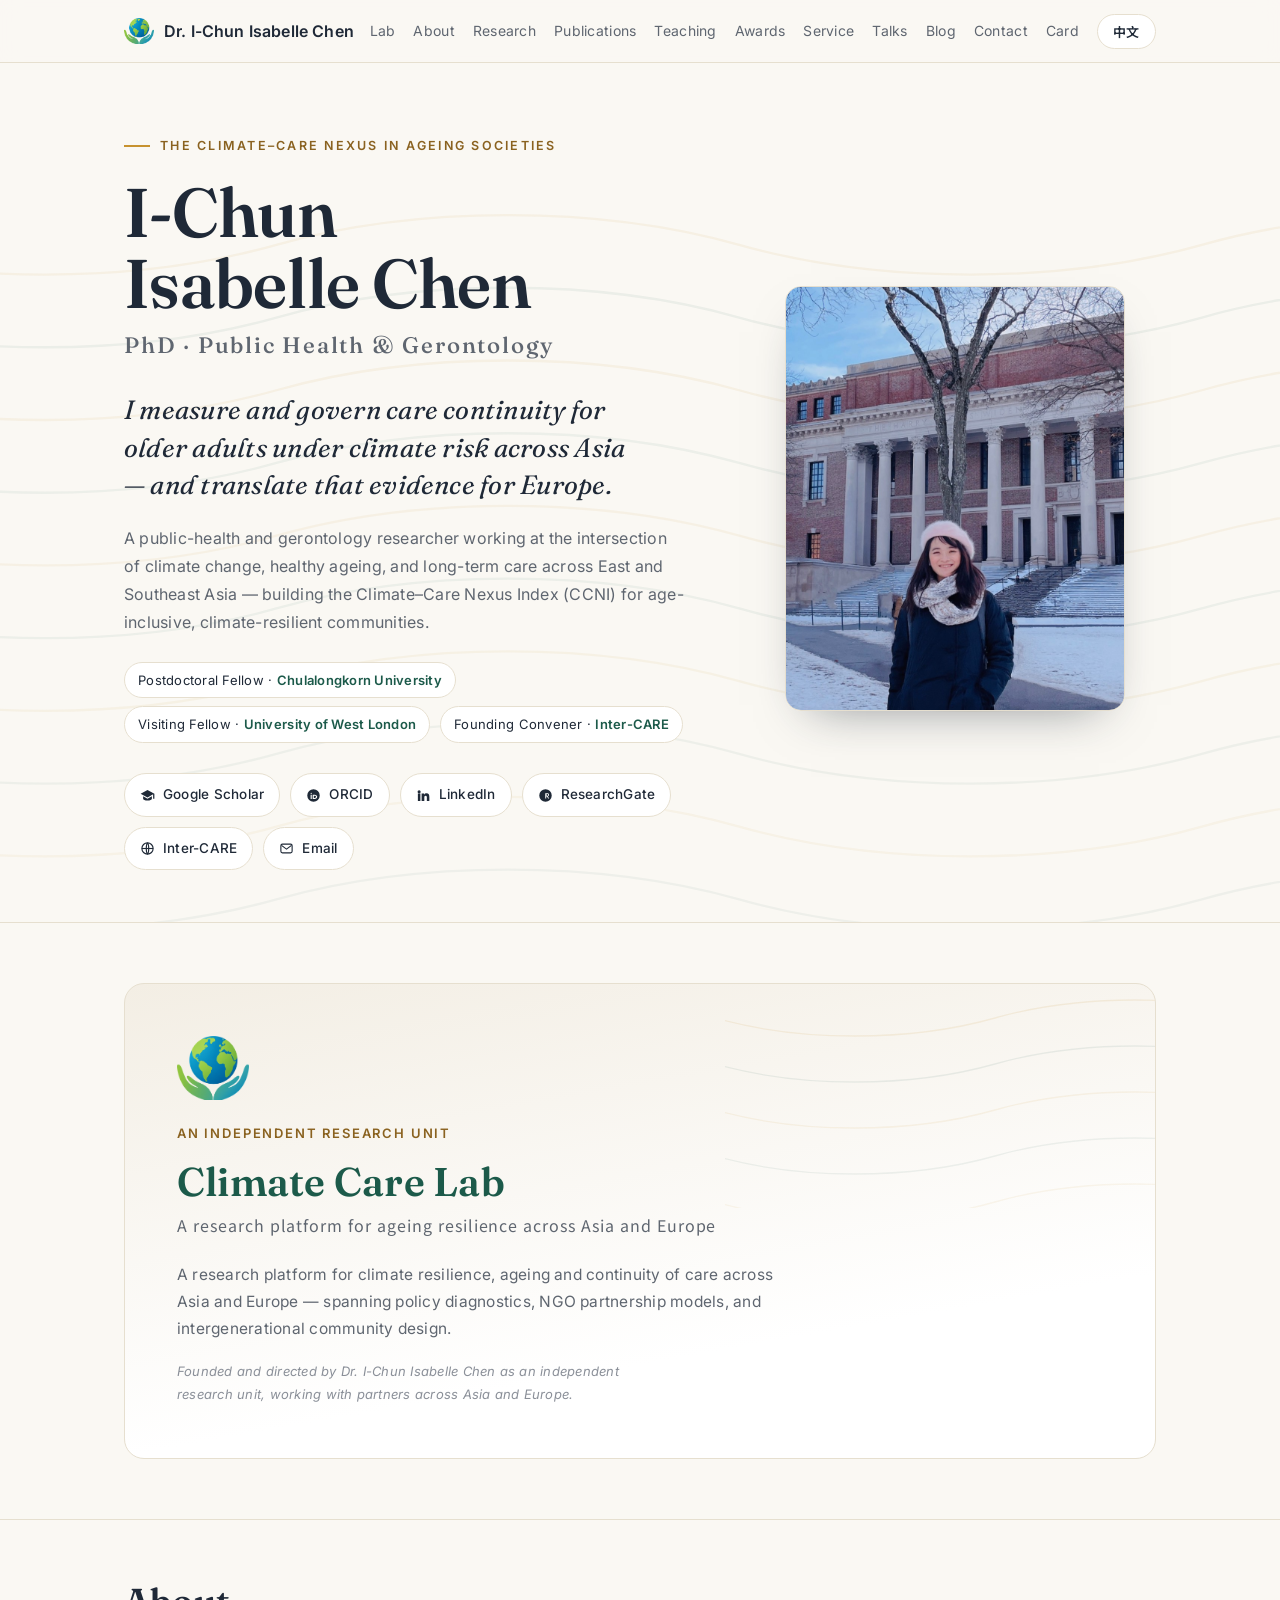
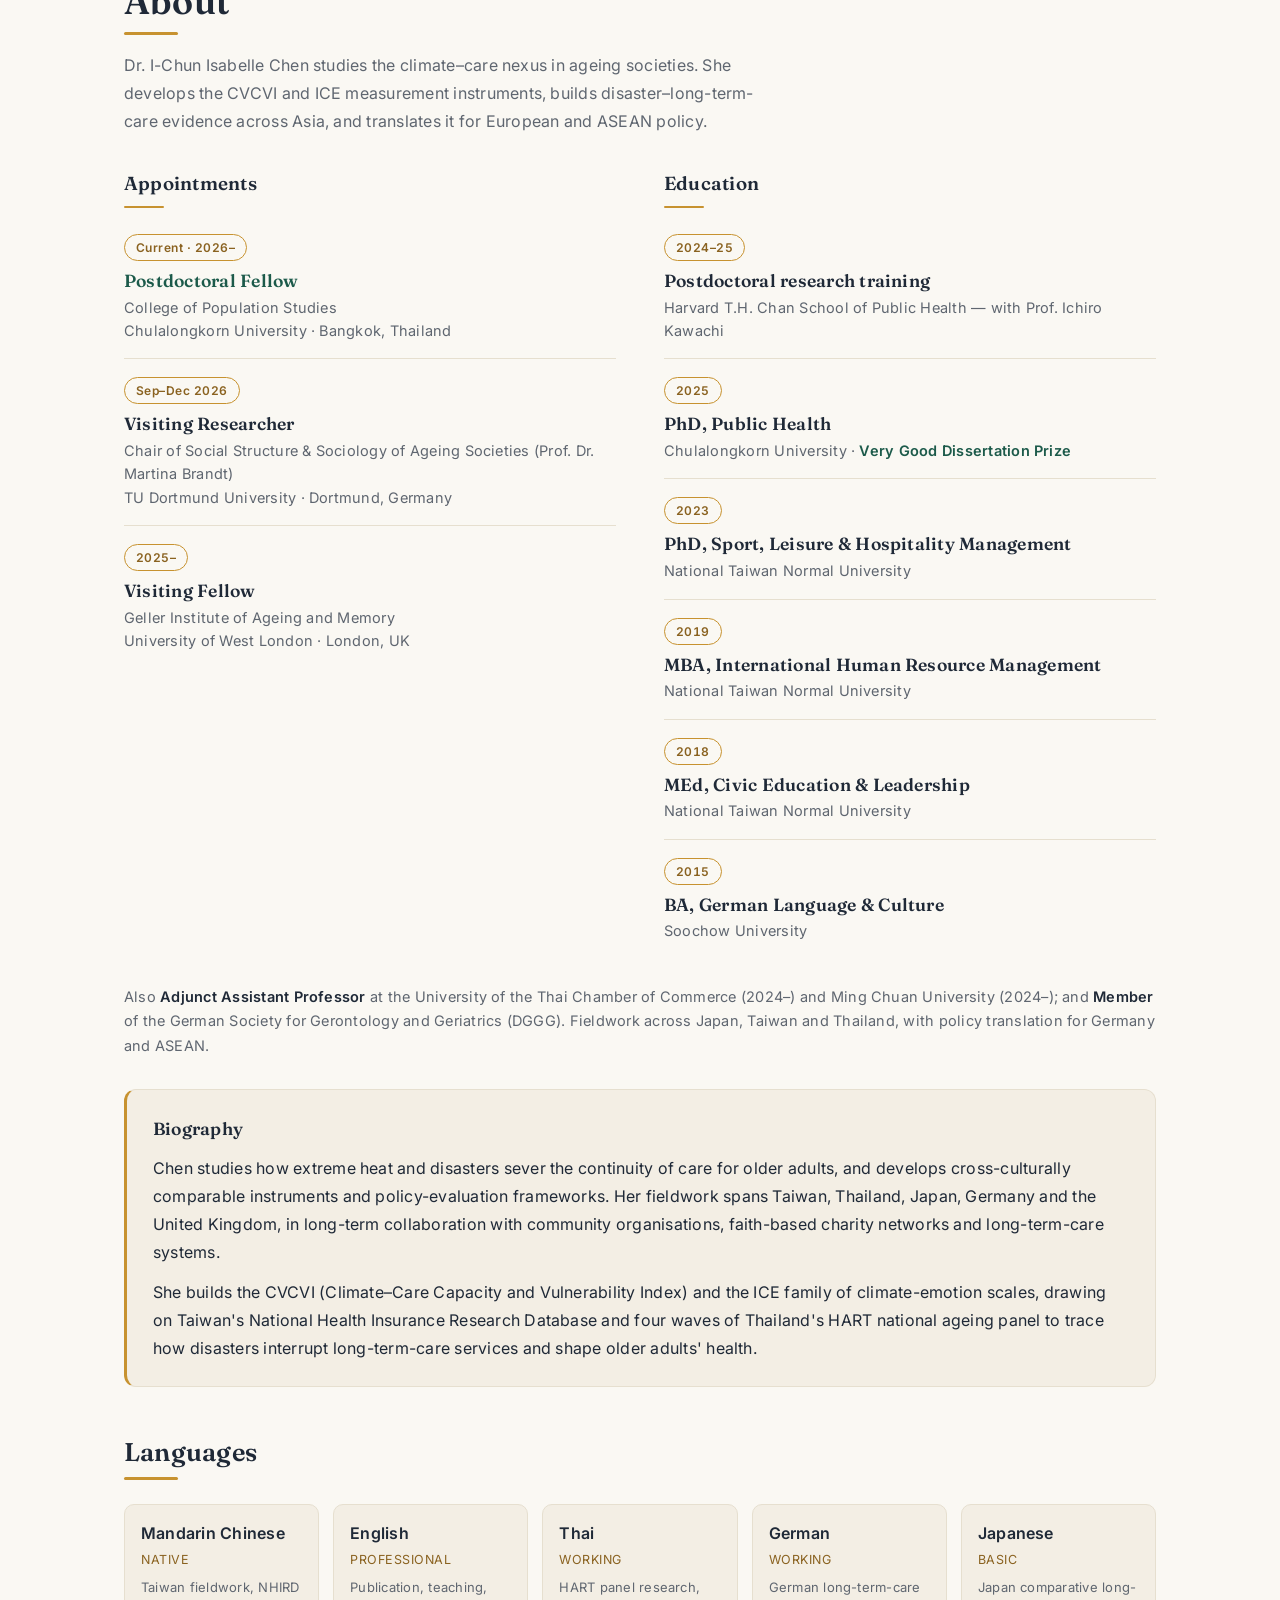
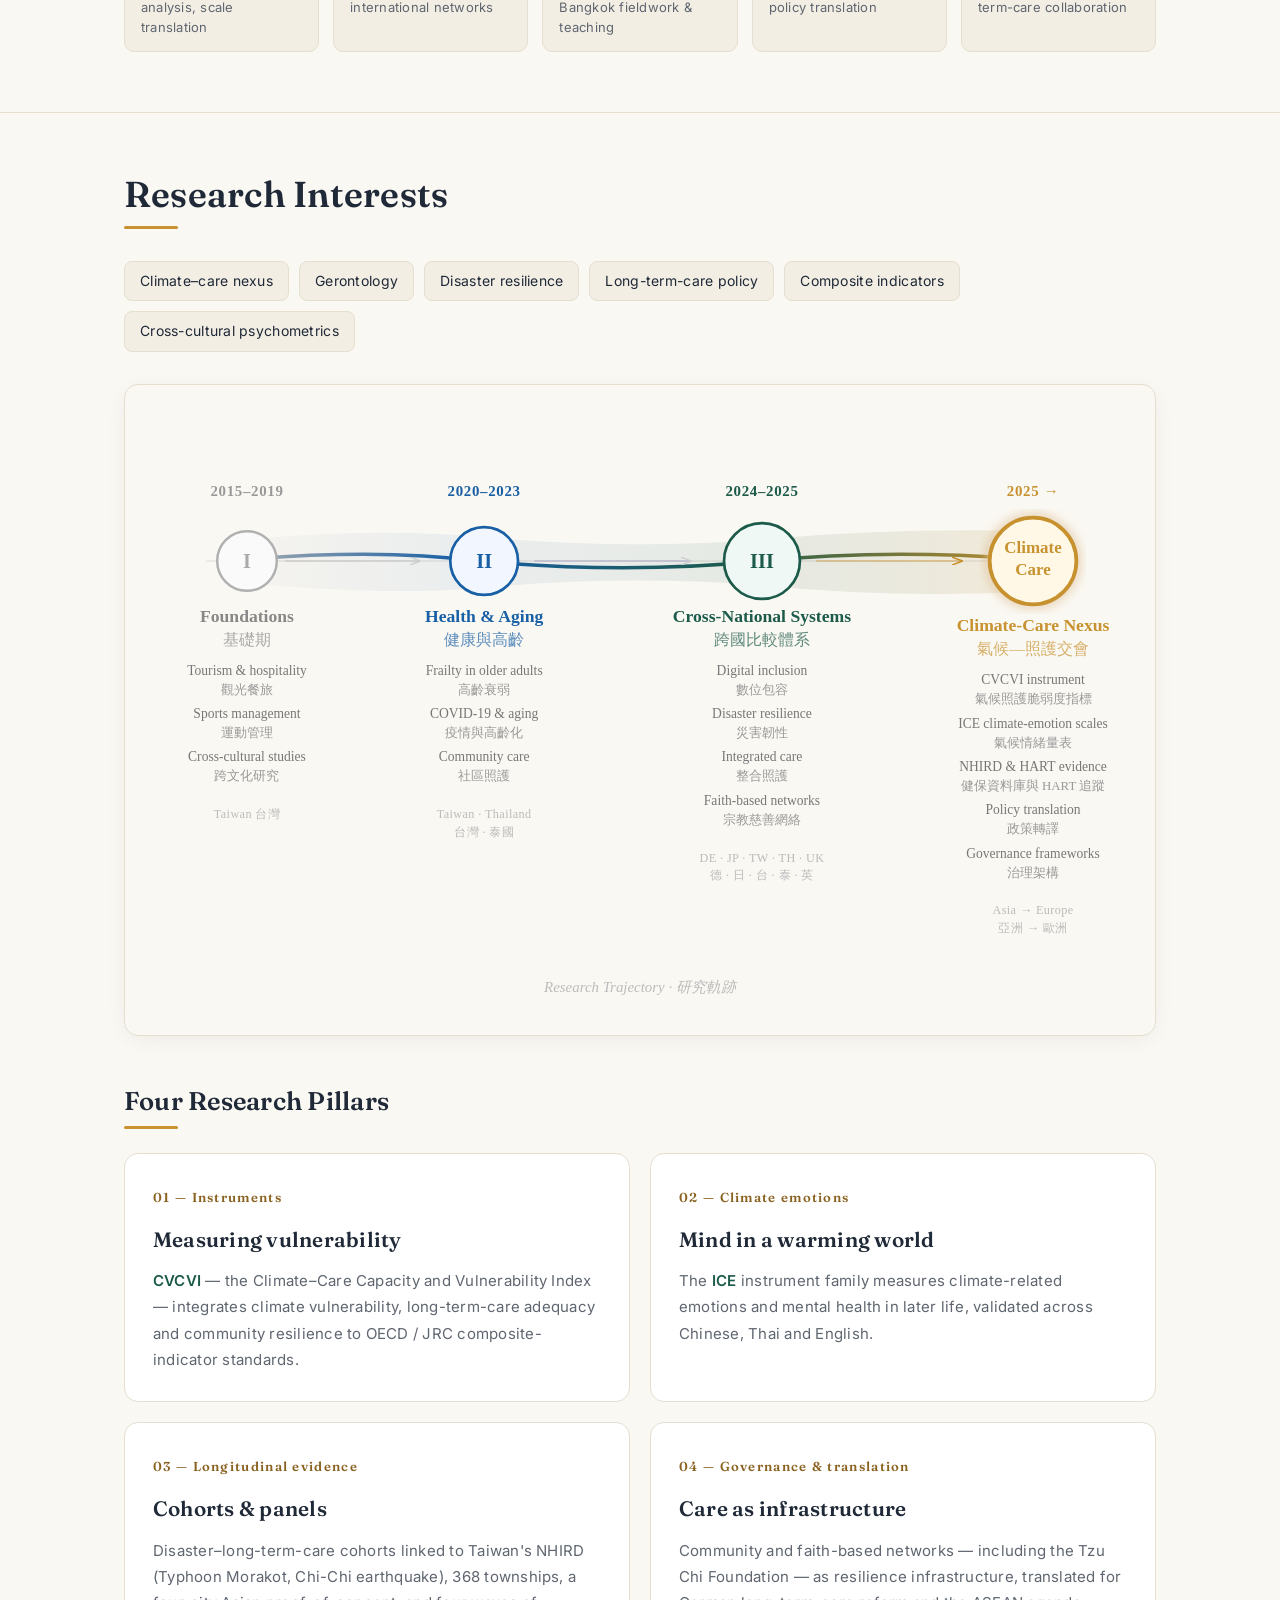
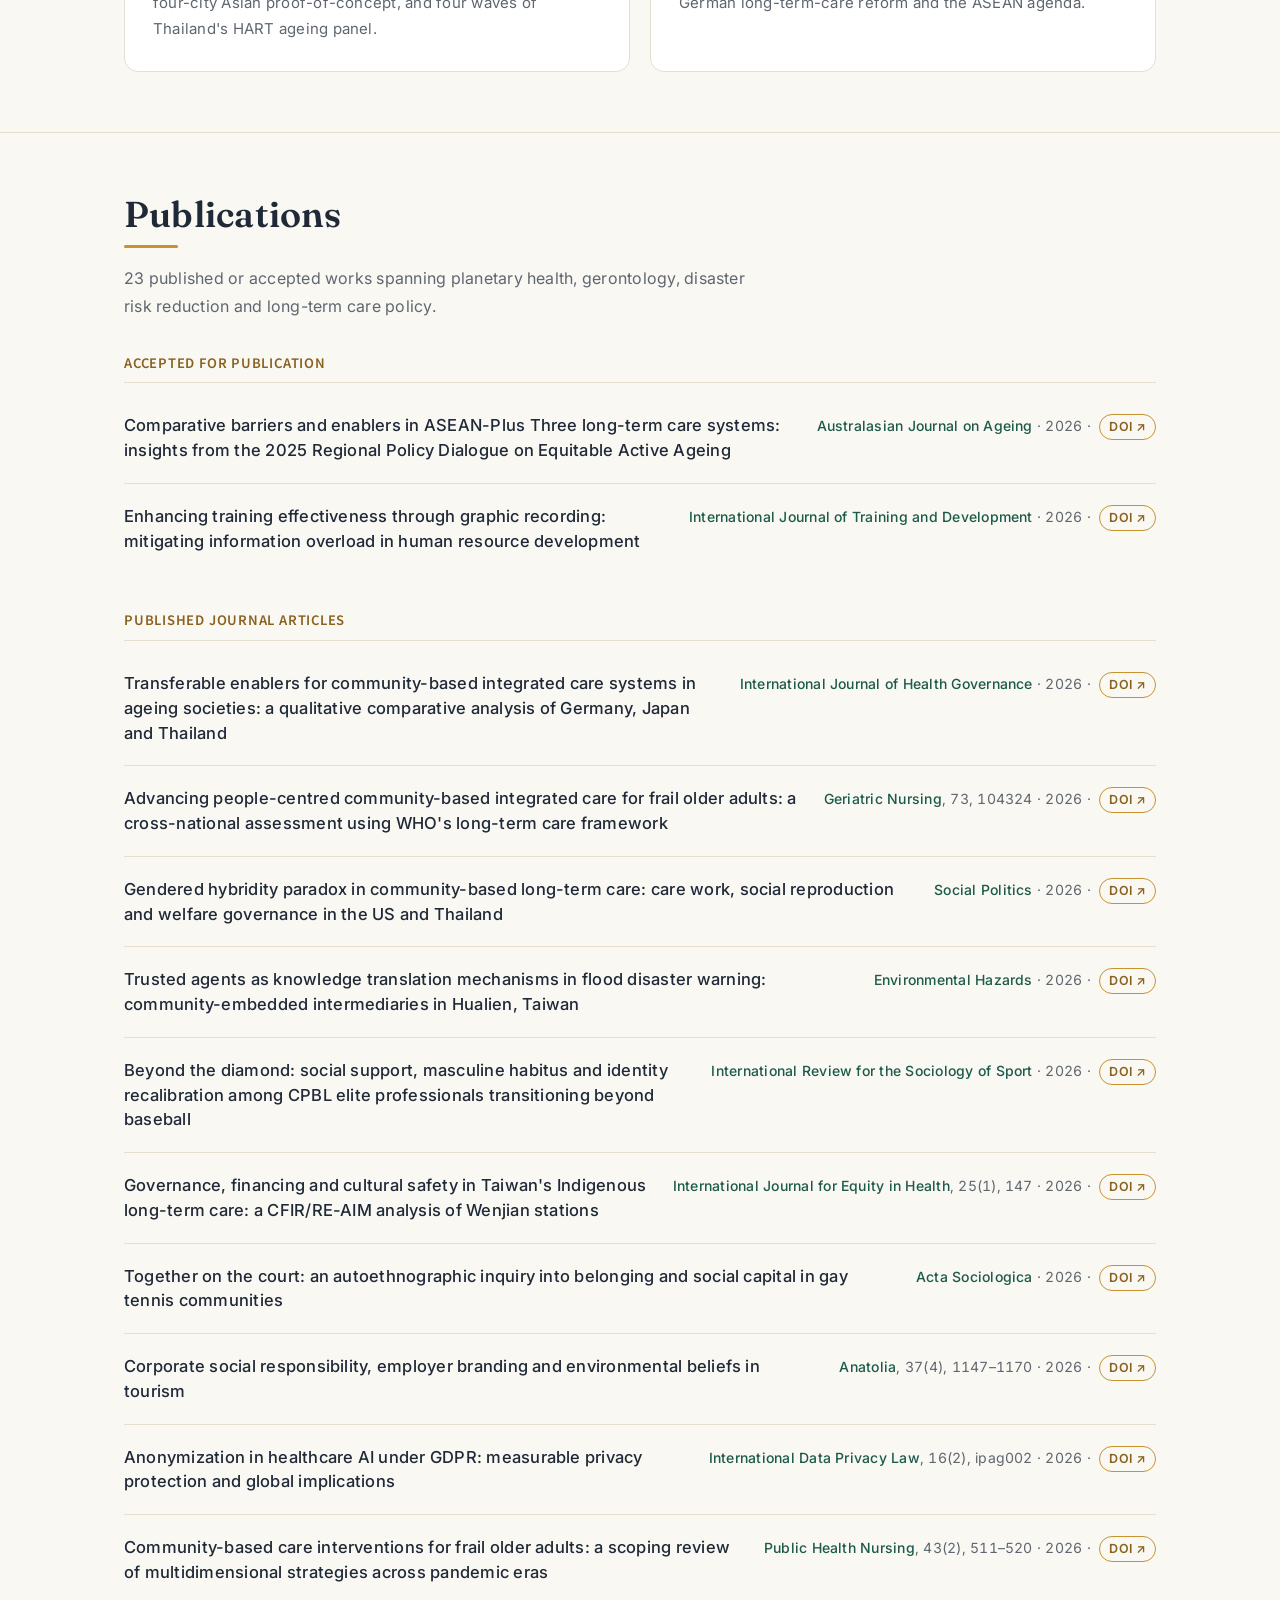
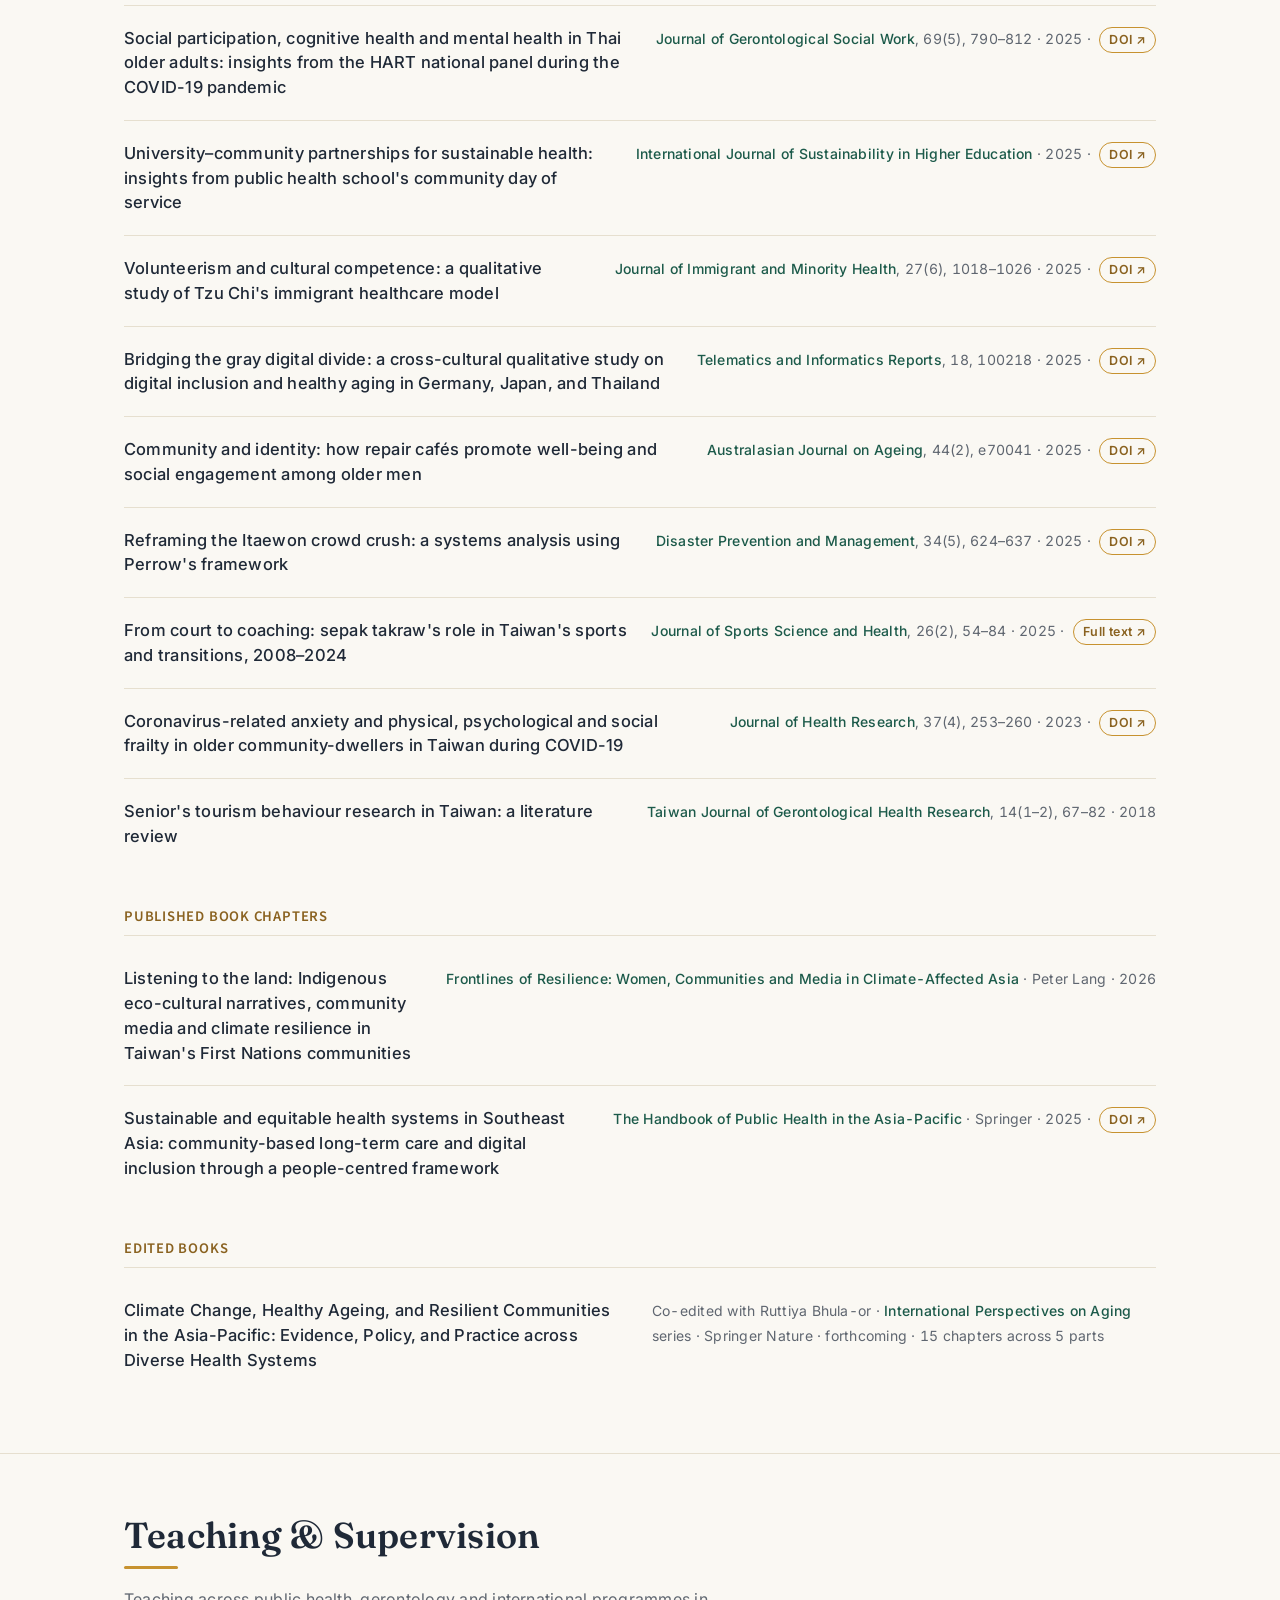
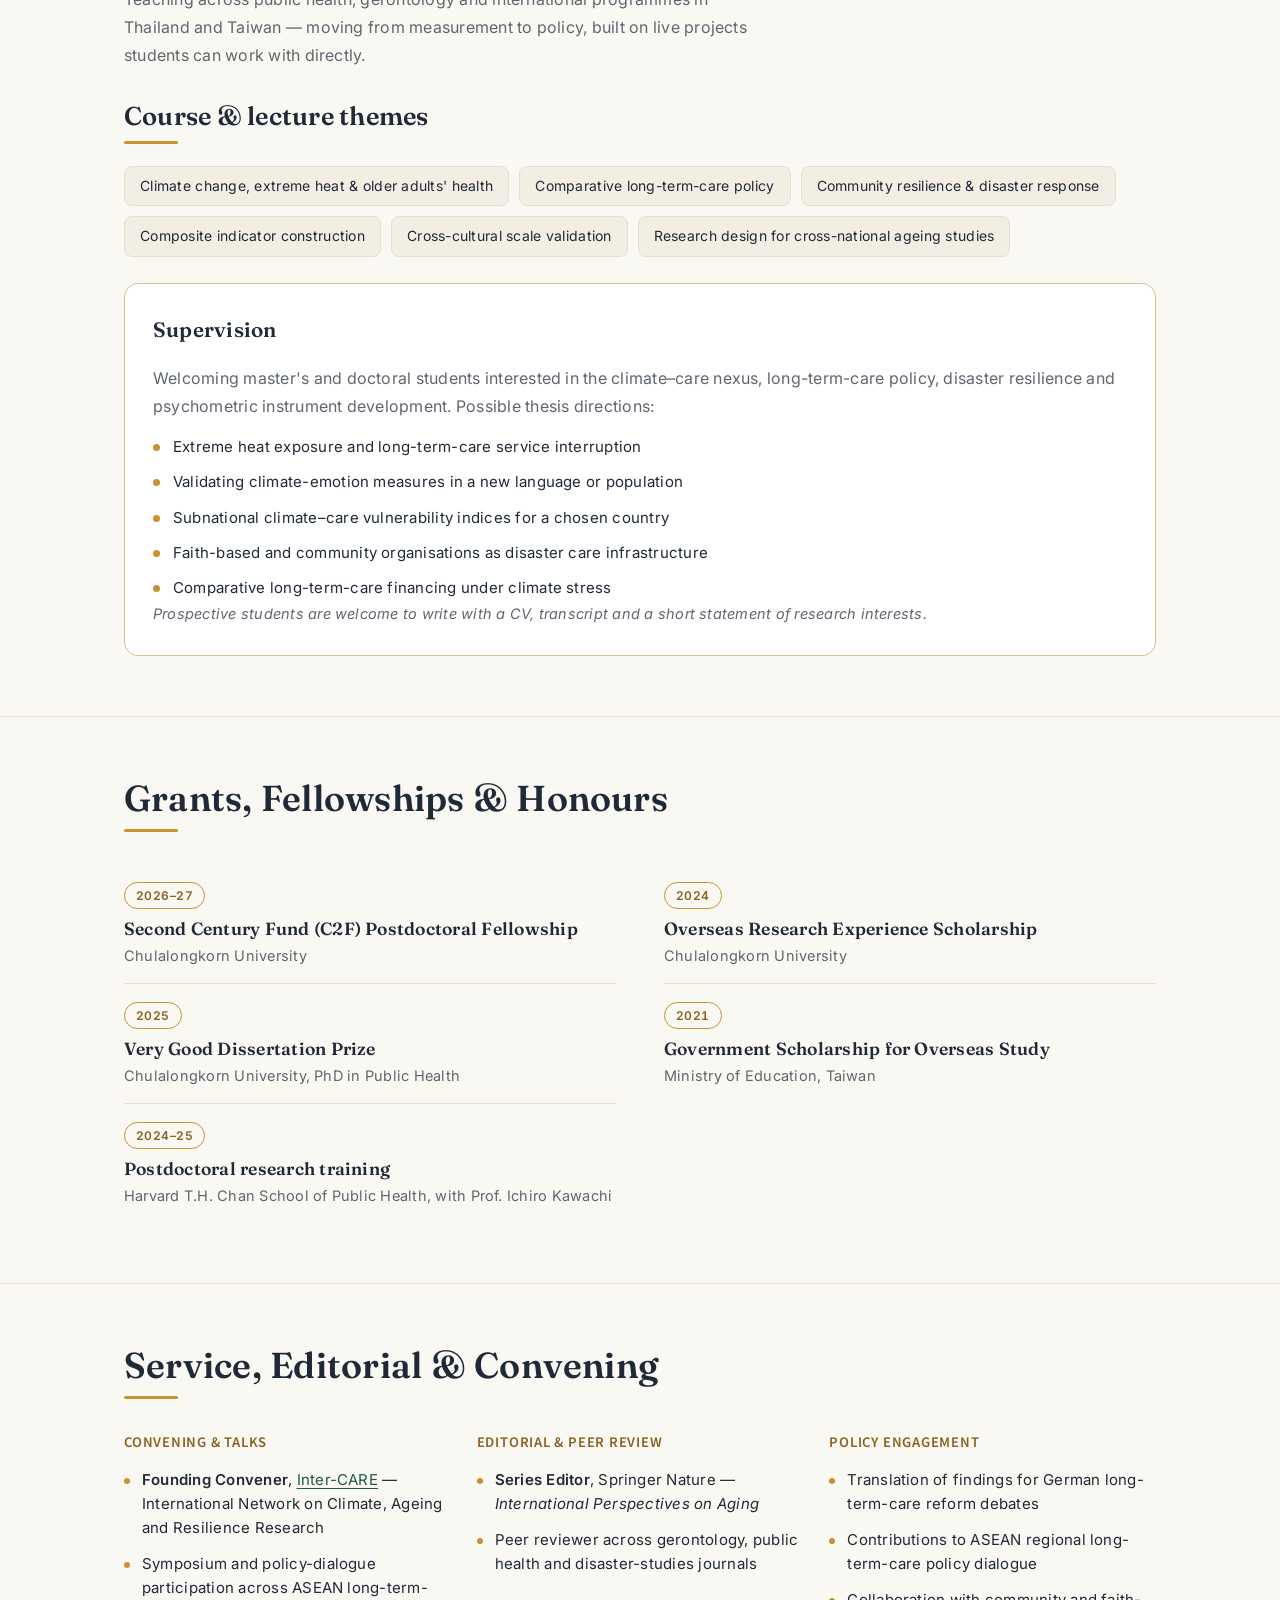
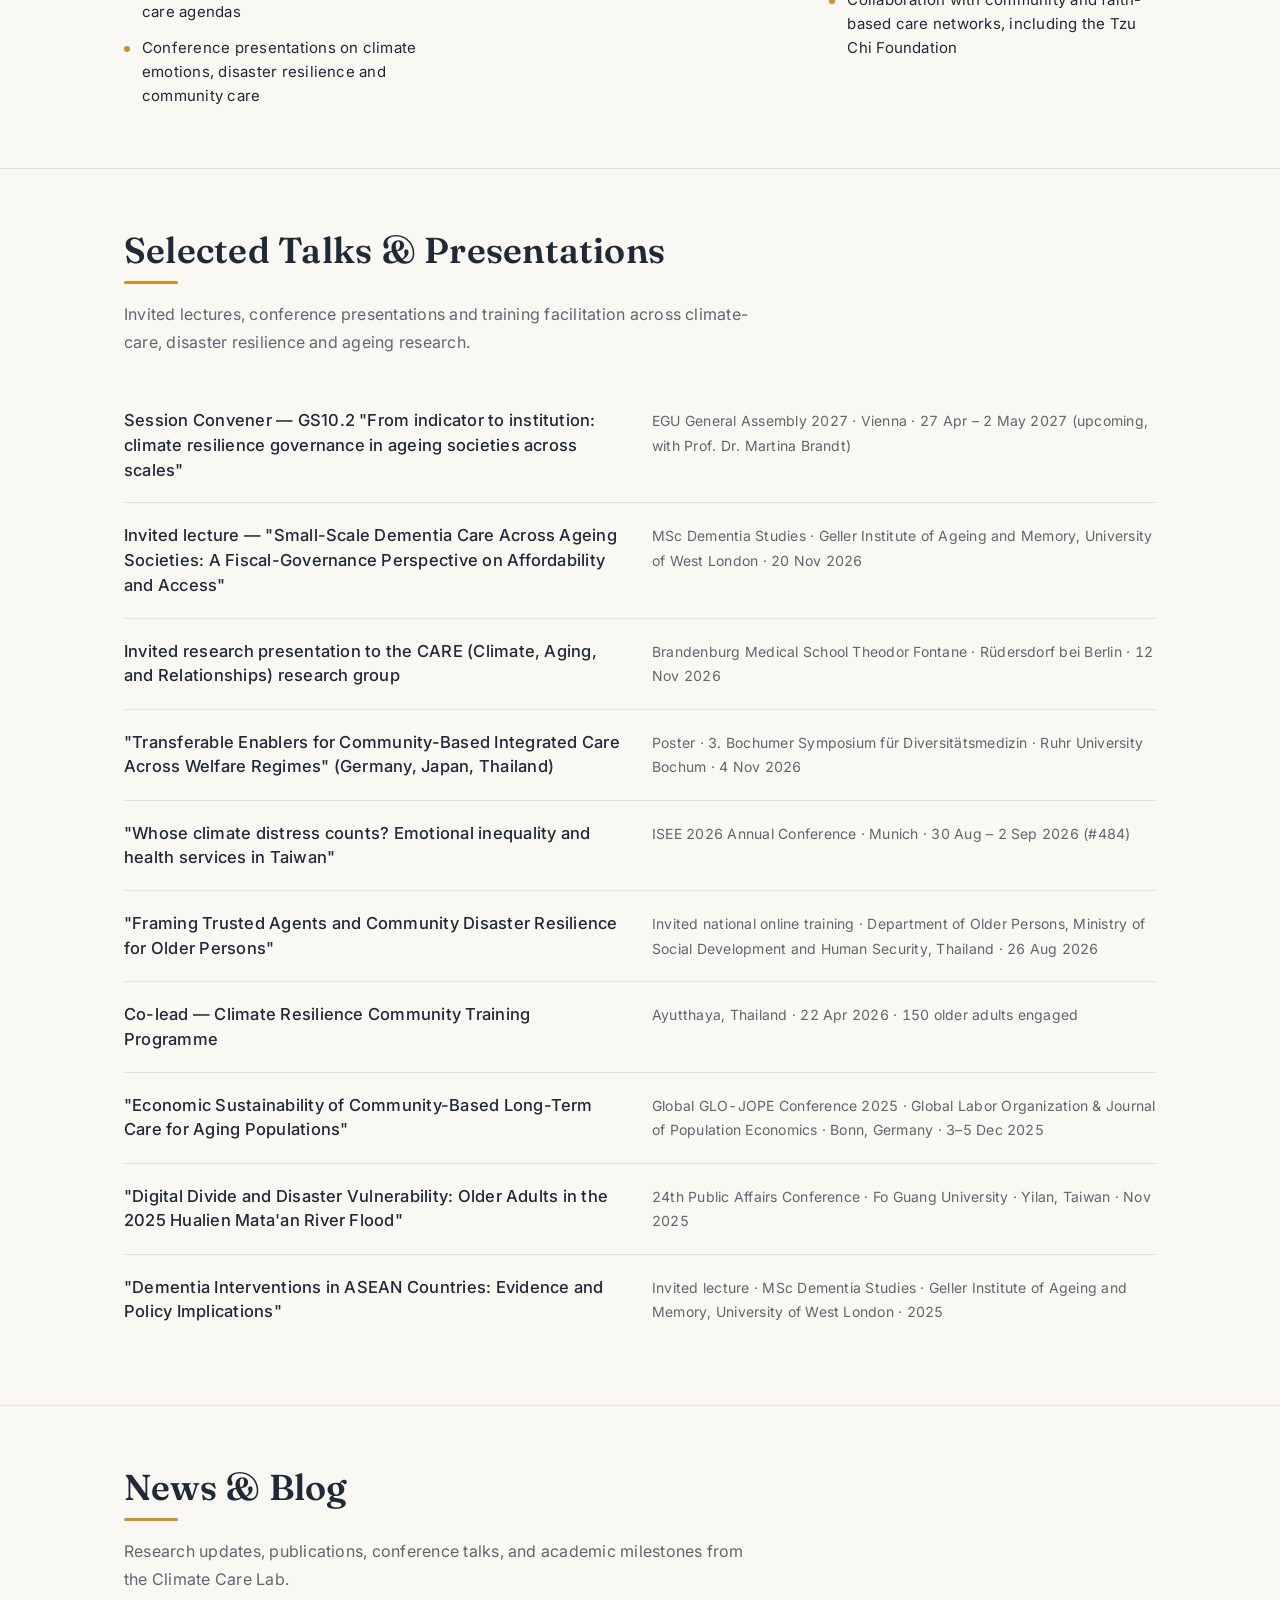
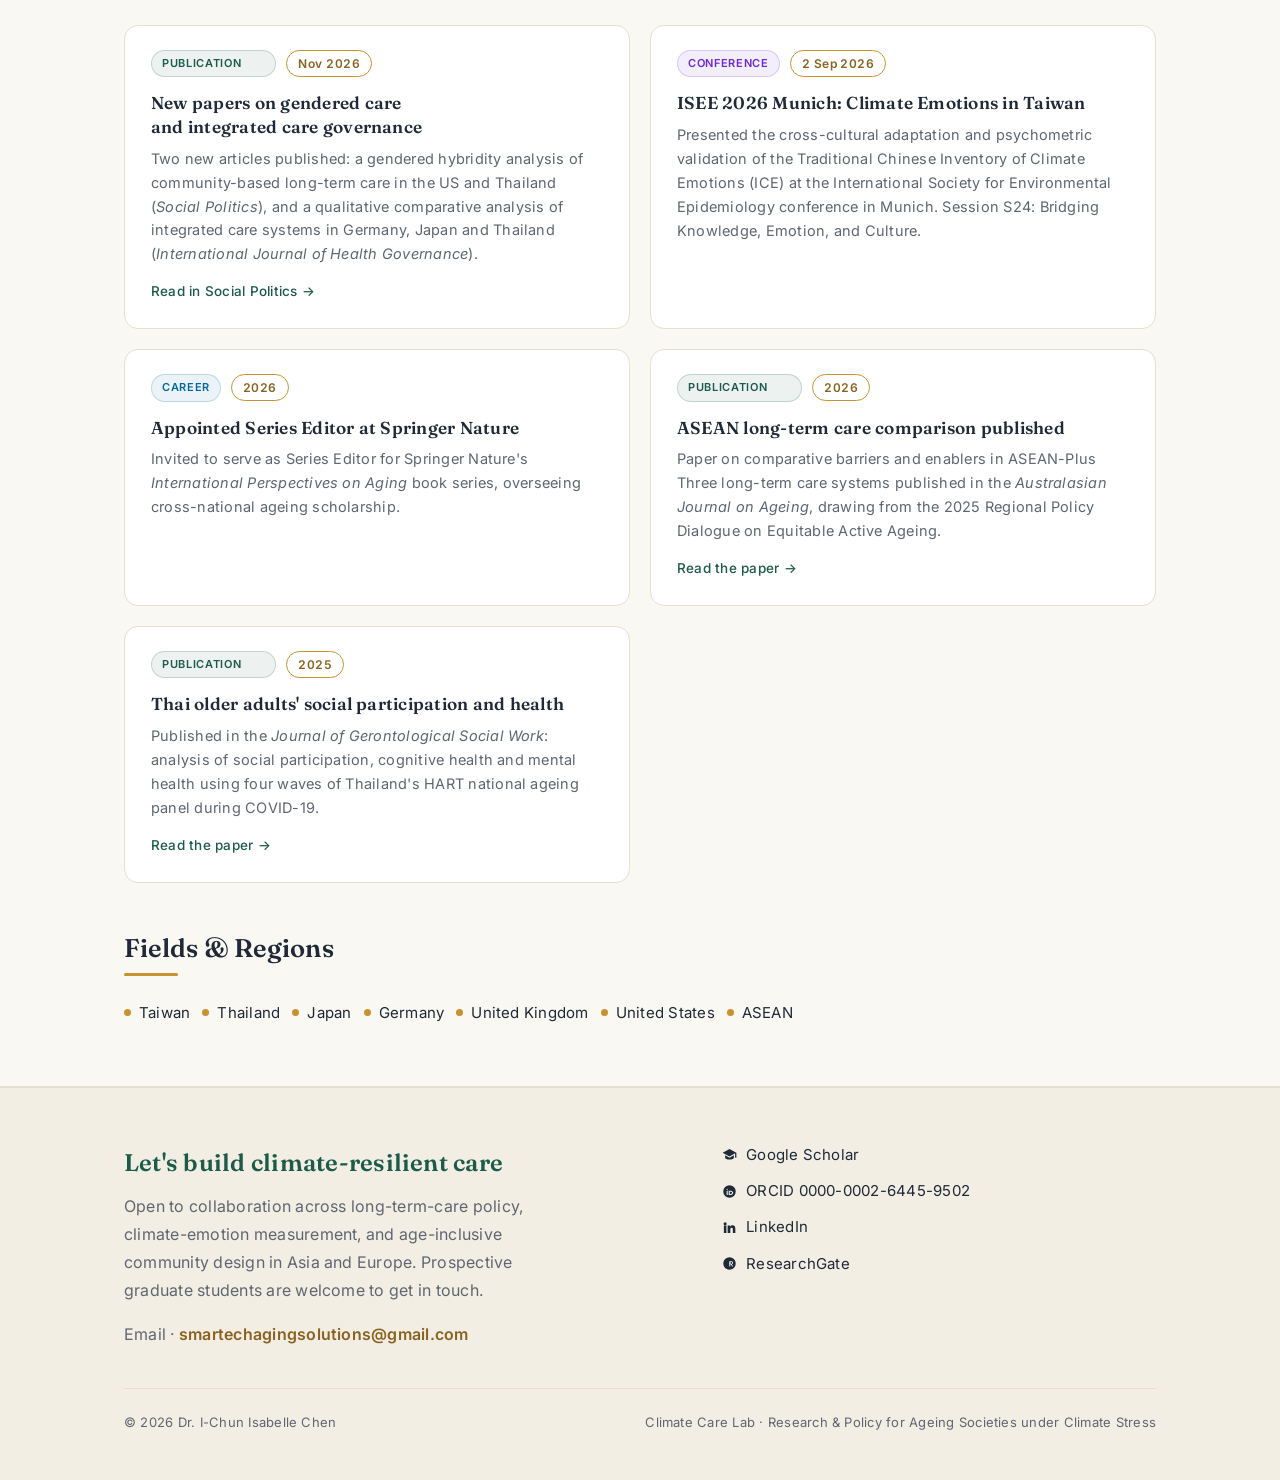
==== commit 955d413a: "Add Card link to site navigation Adds card.html to the main nav bar with bilingual labels (EN: Card," ====
--- a/index.html
+++ b/index.html
@@ -113,6 +113,7 @@
         <a href="#talks" data-i18n="nav.talks">Talks</a>
         <a href="#blog" data-i18n="nav.blog">Blog</a>
         <a href="#contact" data-i18n="nav.contact">Contact</a>
+        <a href="card.html" data-i18n="nav.card">Card</a>
       </nav>
       <button class="lang-btn" id="langToggle" type="button" aria-label="切換為中文">中文</button>
     </div>
